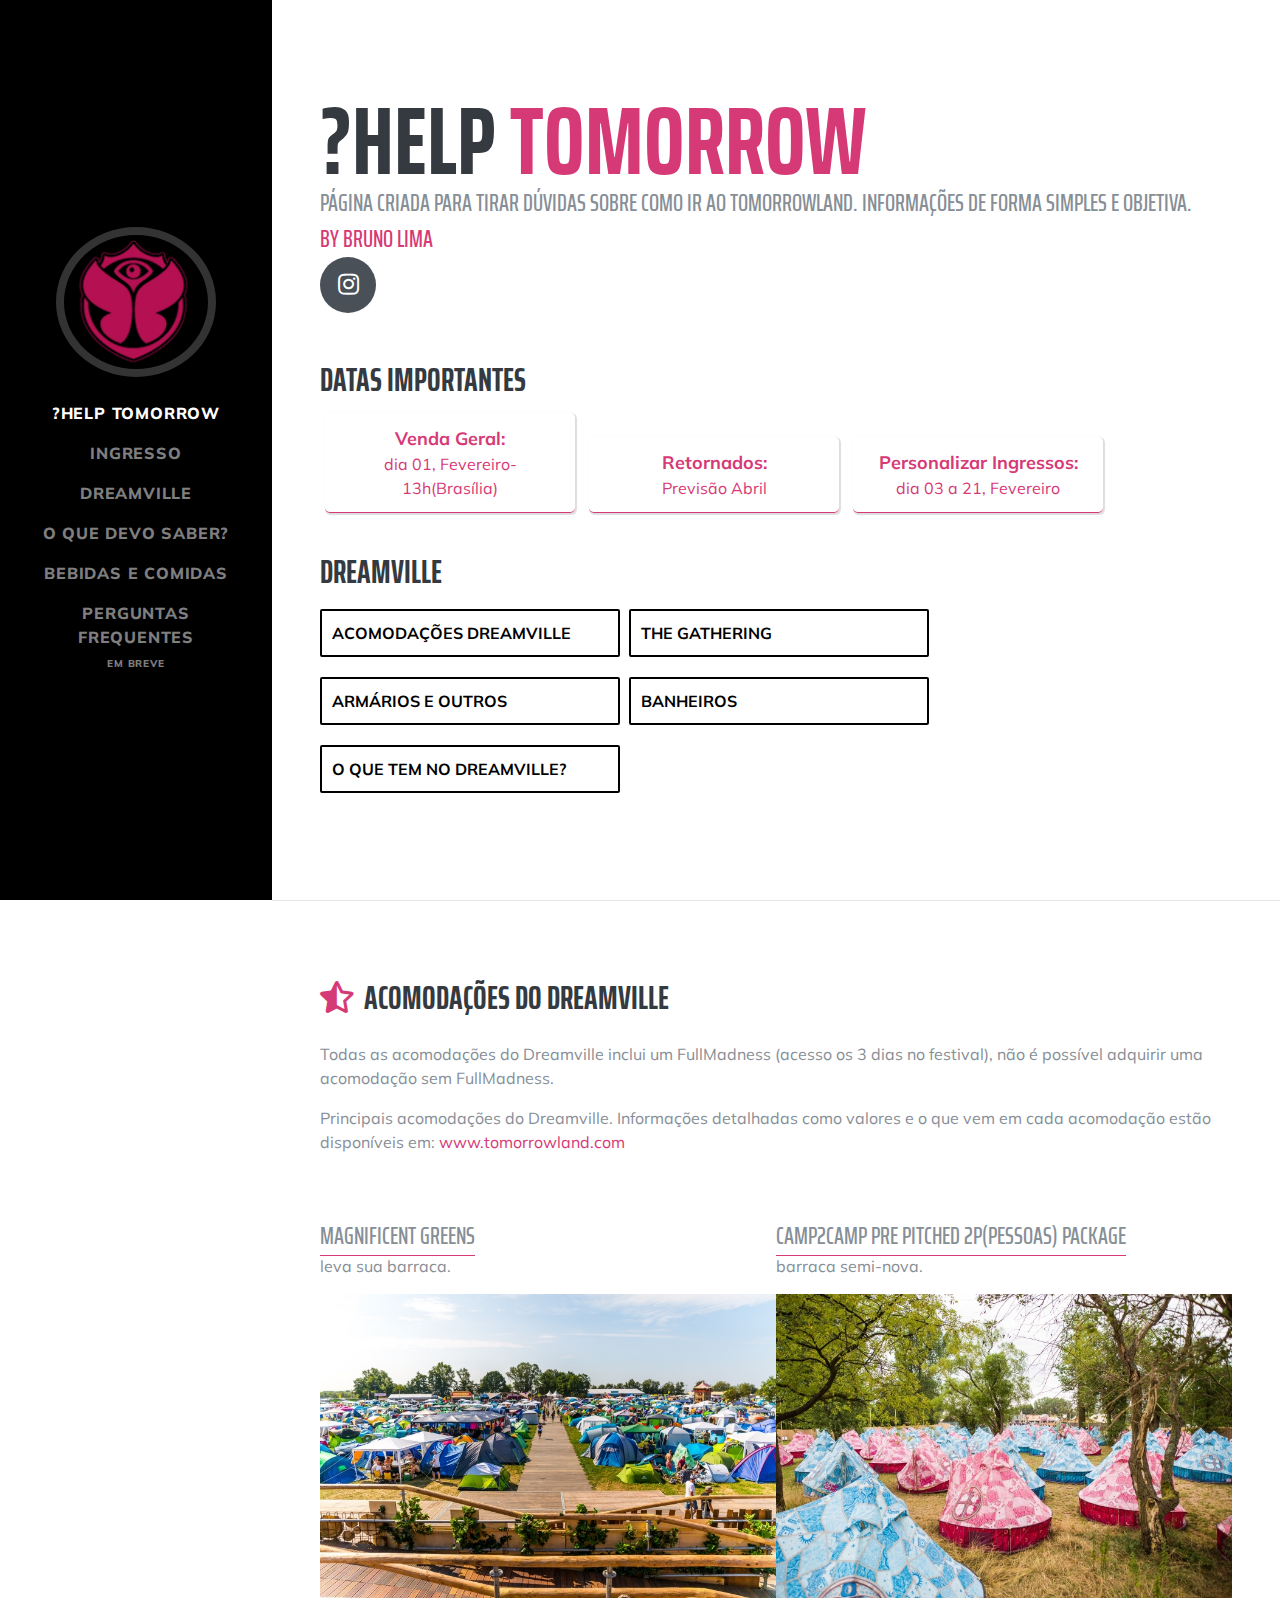
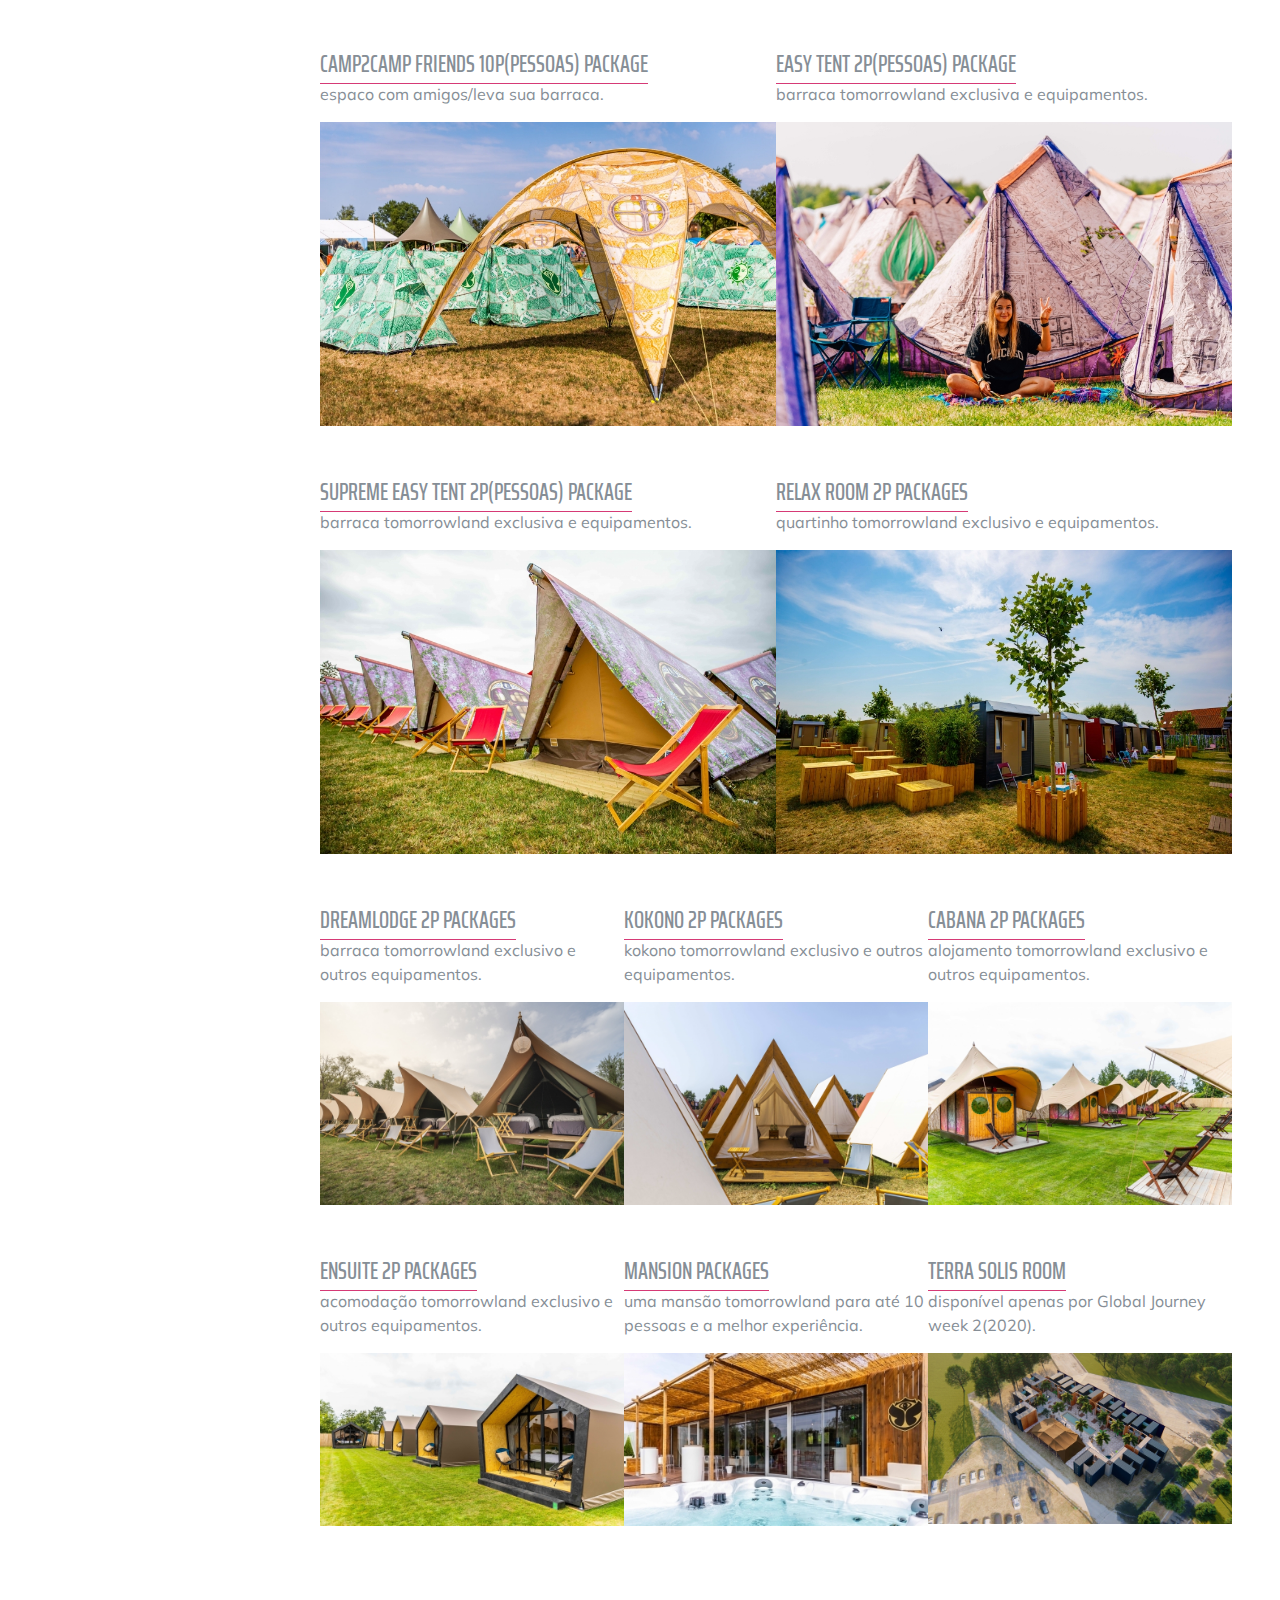
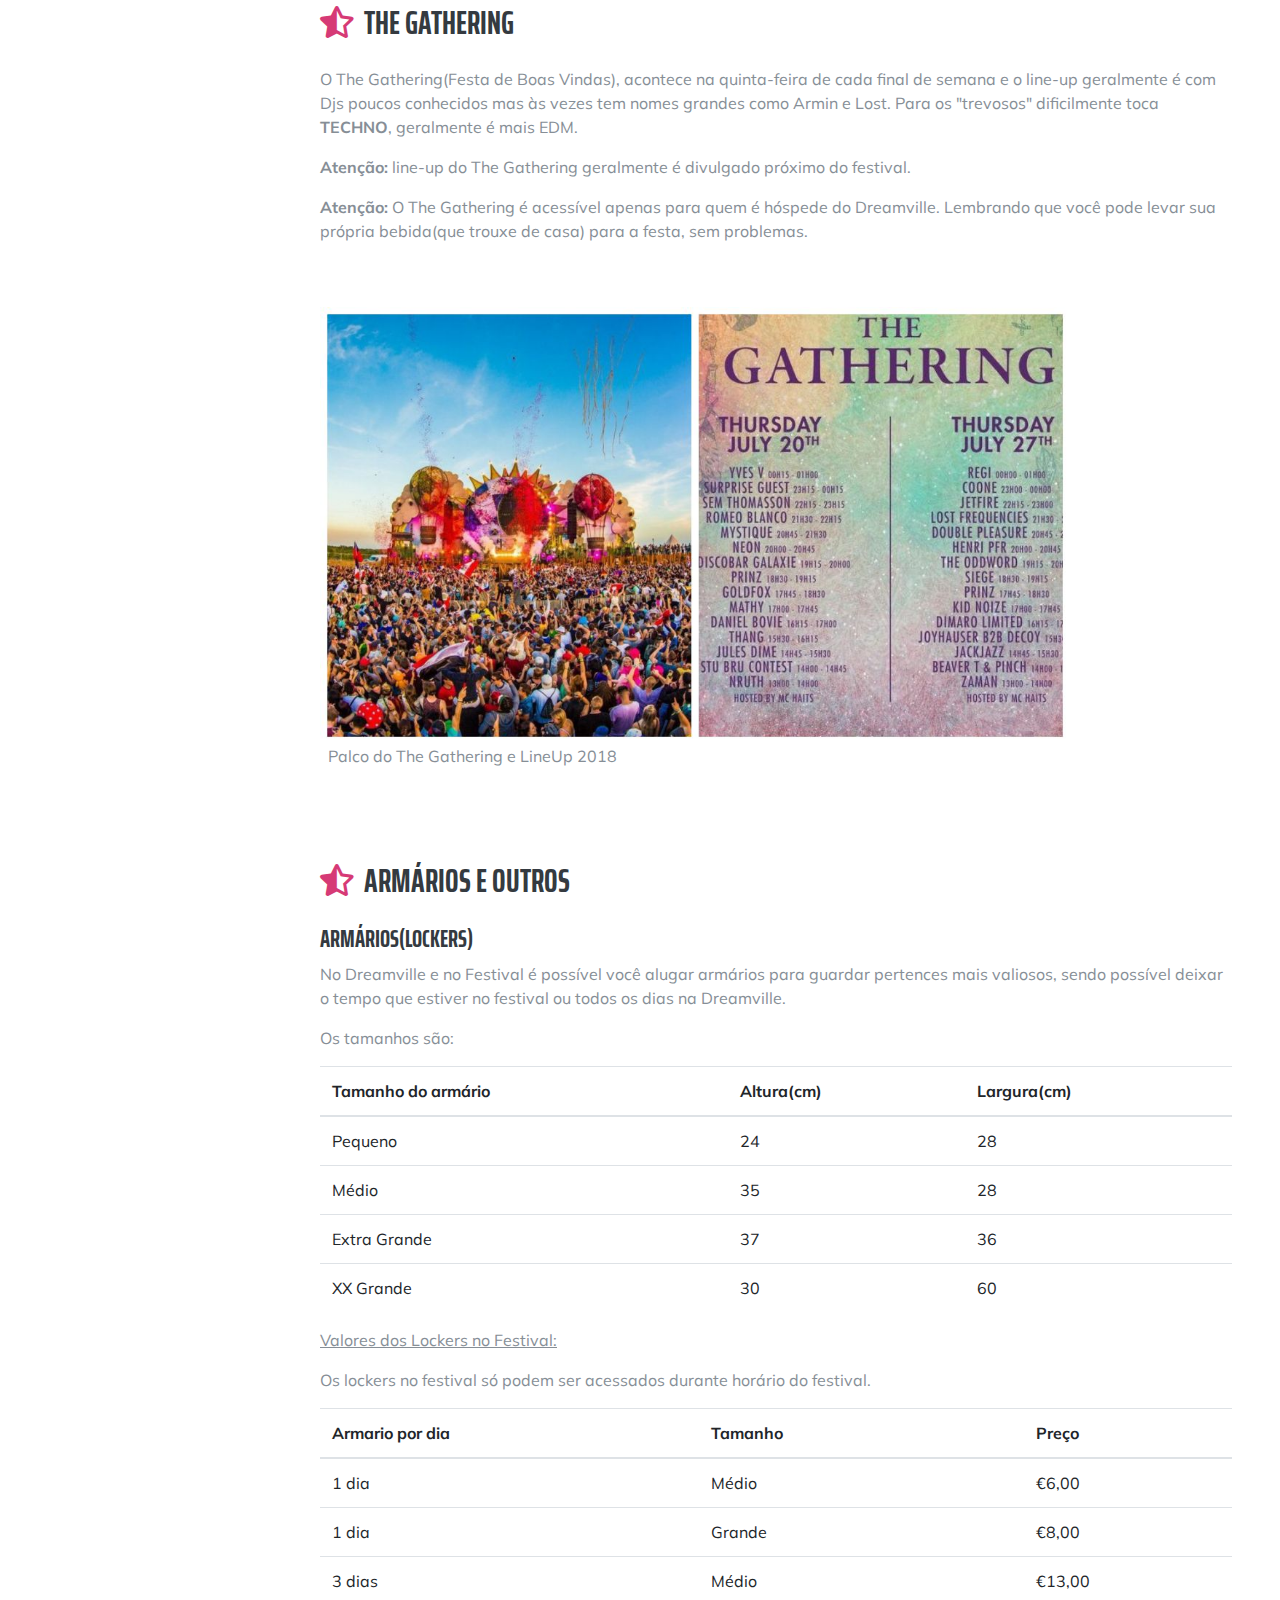
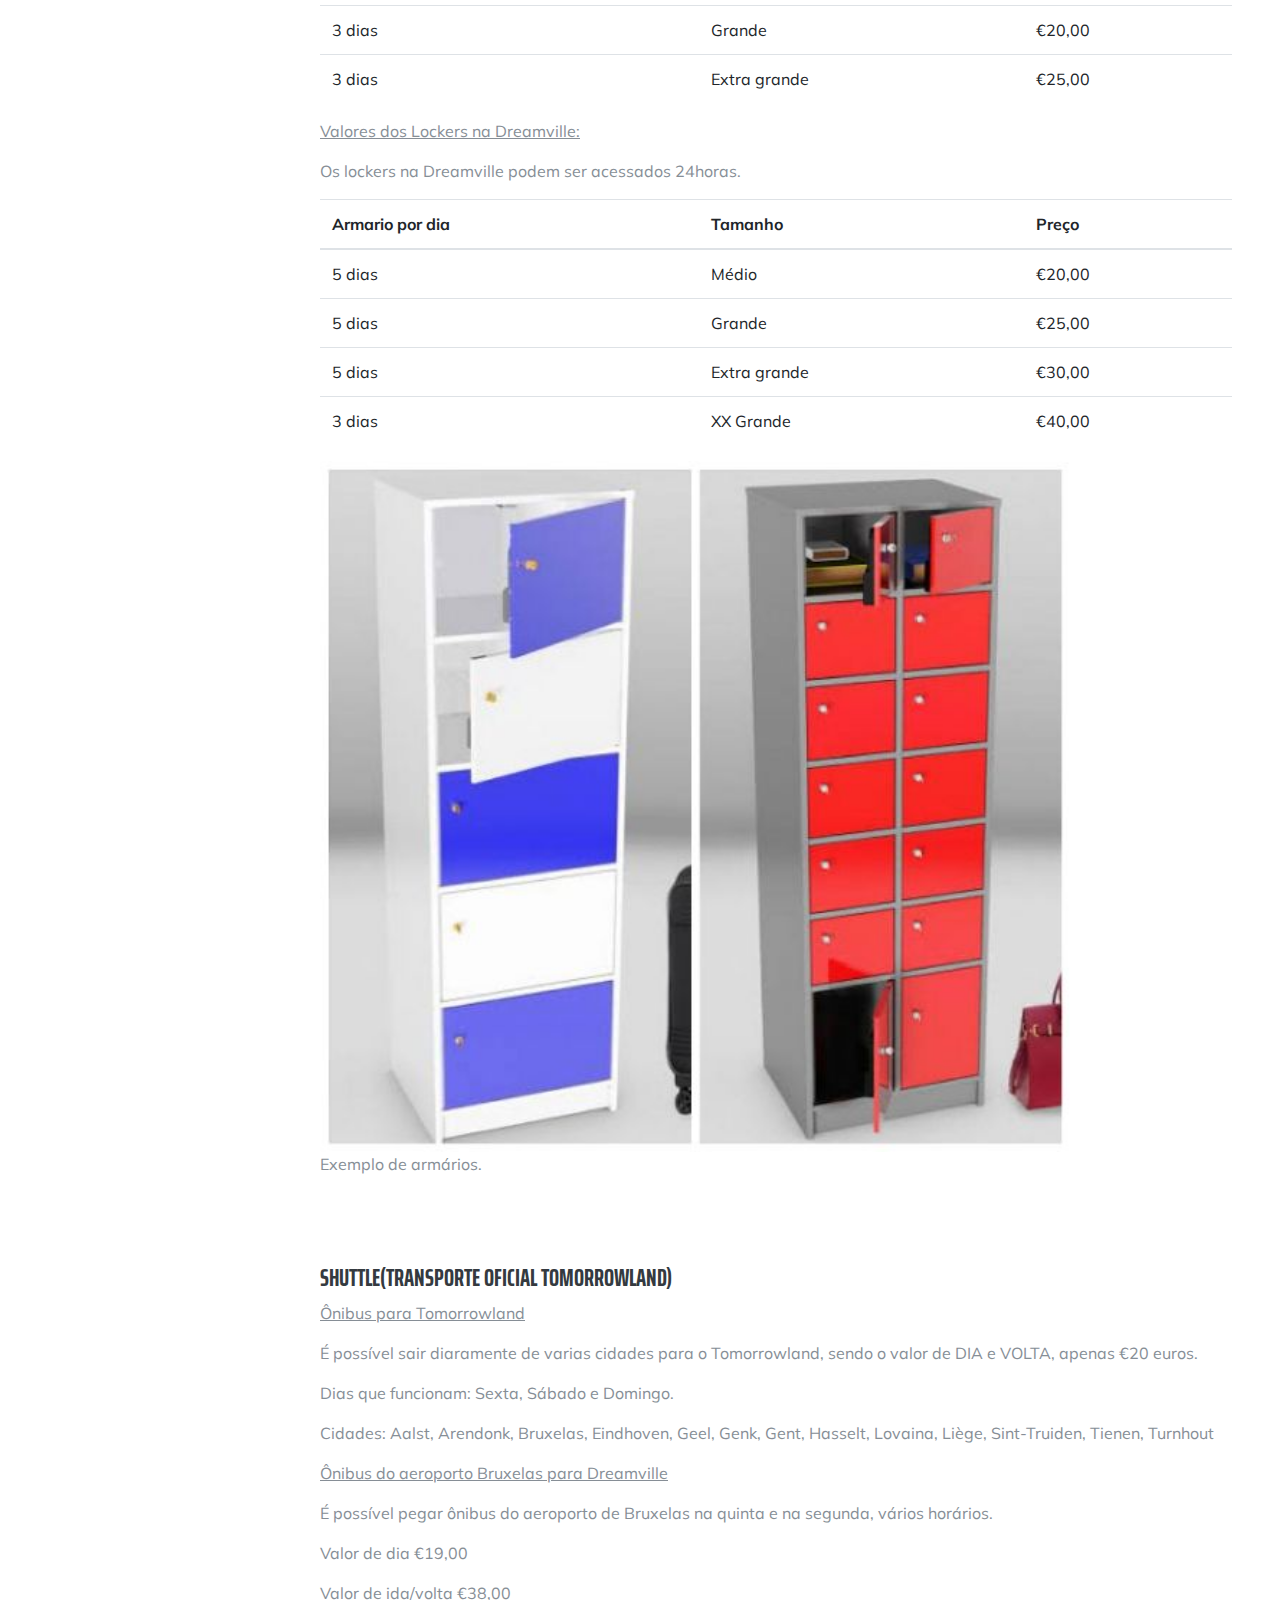
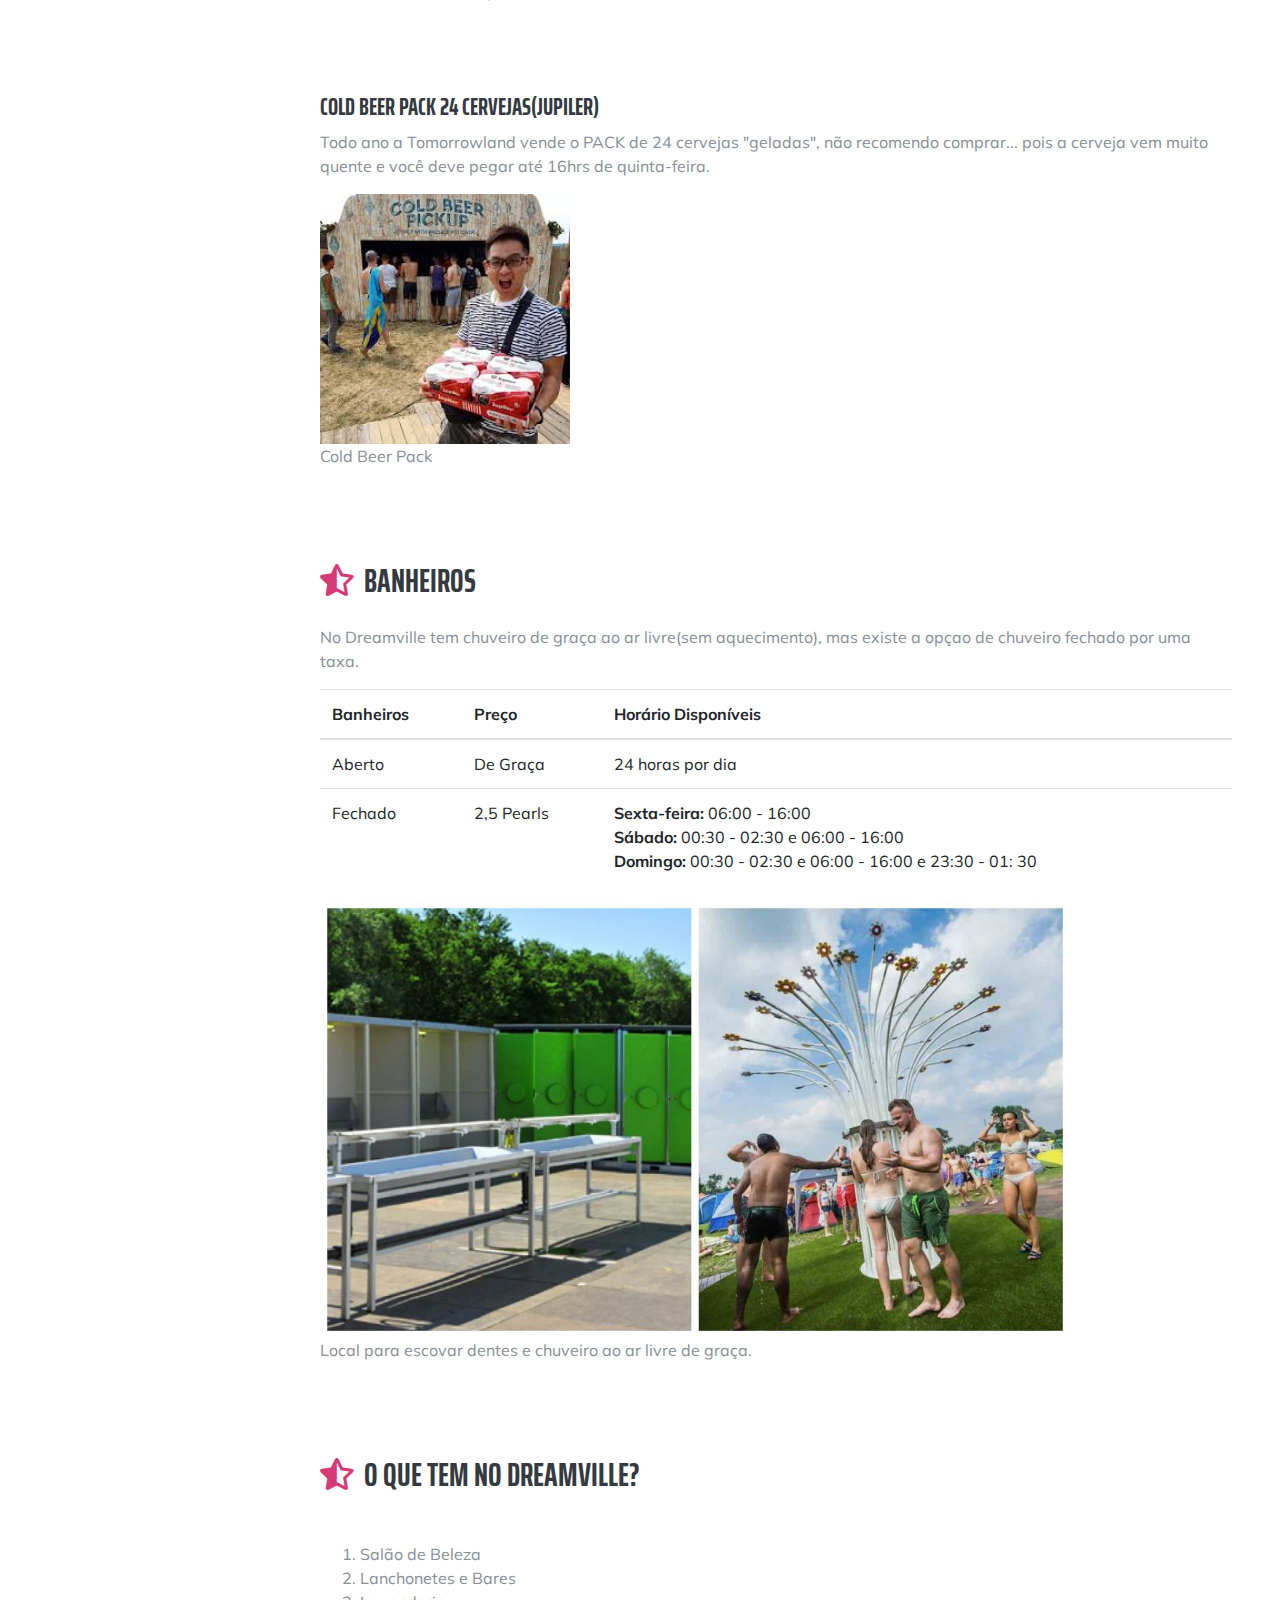
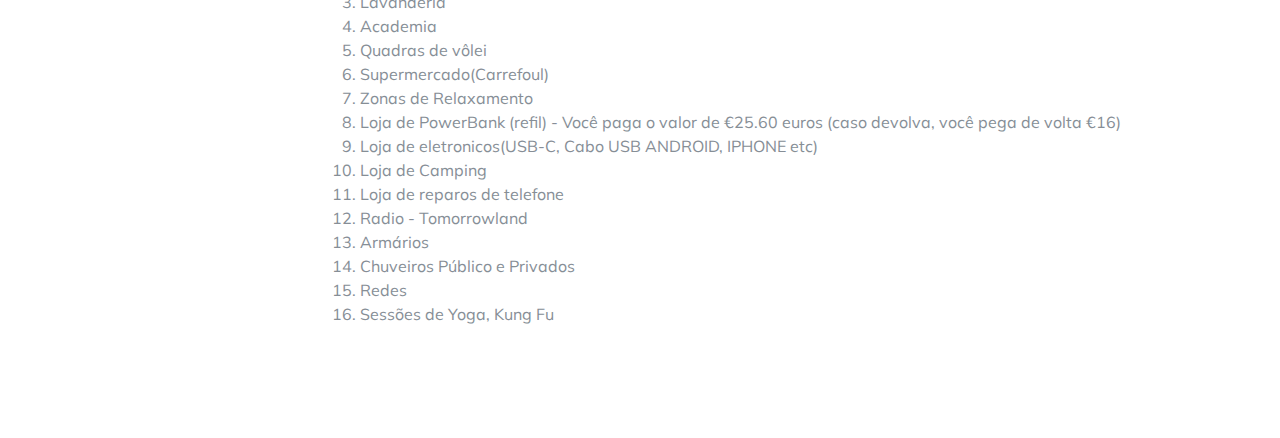
==== dreamville.html @ 56ba2e3d "atualizando muita coisa" ====
<!DOCTYPE html>
<html lang="en">

<head>

  <meta charset="utf-8">
  <meta name="viewport" content="width=device-width, initial-scale=1, shrink-to-fit=no">
  <meta name="description" content="Página criada para tirar dúvidas sobre como ir ao Tomorrowland. Todas as dicas tentarei passar de forma objetiva e simples.">
  <meta name="author" content="Bruno Amil">
  <meta property="og:title" content="?Help Tomorrow - dicas e tutoriais importantes sobre Tomorrowland" />
  <meta name="theme-color" content="#d63a76" />
  <link rel="shortcut icon" type="image/x-icon" href="img/favicon.jpg">
  <meta property="og:image" content="img/profile.jpg" />
  <meta name="keywords" content="tomorrowland, tomorrowland bélgica, fullmadness ingresso, banheiros tomorrowland, pearls moeda, dreamville tomorrowland, tomorrowland dreamville, acomodações dreamville"/>
  <meta name="robots" content="index, follow"> 

  <title>?Help Tomorrow</title>
  <link href="vendor/bootstrap/css/bootstrap.min.css" rel="stylesheet">
  <link href="https://fonts.googleapis.com/css?family=Saira+Extra+Condensed:500,700" rel="stylesheet">
  <link href="https://fonts.googleapis.com/css?family=Muli:400,400i,800,800i" rel="stylesheet">
  <link href="vendor/fontawesome-free/css/all.min.css" rel="stylesheet">
  <link href="css/resume.min.css" rel="stylesheet">
  <link href="css/style.css" rel="stylesheet">

  <!-- Global site tag (gtag.js) - Google Analytics -->
<script async src="https://www.googletagmanager.com/gtag/js?id=UA-156897498-1"></script>
<script>
  window.dataLayer = window.dataLayer || [];
  function gtag(){dataLayer.push(arguments);}
  gtag('js', new Date());

  gtag('config', 'UA-156897498-1');
</script>


</head>

<body id="page-top">

  <nav class="navbar navbar-expand-lg navbar-dark bg-primary fixed-top" id="sideNav">
    <a class="navbar-brand js-scroll-trigger" href="#page-top">
      <span class="d-block d-lg-none" style="text-align: center;"><img style="width: 40px;" src="img/profile.jpg"></span>
      <span class="d-none d-lg-block">
        <img class="img-fluid img-profile rounded-circle mx-auto mb-2" src="img/profile.jpg" alt="">
      </span>
    </a>
    <button class="navbar-toggler" type="button" data-toggle="collapse" data-target="#navbarSupportedContent" aria-controls="navbarSupportedContent" aria-expanded="false" aria-label="Toggle navigation">
      <span class="navbar-toggler-icon"></span>
    </button>
    <div class="collapse navbar-collapse" id="navbarSupportedContent">
      <ul class="navbar-nav">
        <li class="nav-item">
          <a class="nav-link js-scroll-trigger" href="#about"> ?HELP TOMORROW </a>
        </li>
        <li class="nav-item">
          <a class="nav-link js-scroll-trigger" href="index.html">INGRESSO</a>
        </li>
        <li class="nav-item">
          <a class="nav-link js-scroll-trigger" href="dreamville.html">DREAMVILLE</a>
        </li>
        <li class="nav-item">
          <a class="nav-link js-scroll-trigger" href="oquedevosaber.html">O QUE DEVO SABER?</a>
        </li>
        <li class="nav-item">
          <a class="nav-link js-scroll-trigger" href="precos.html">BEBIDAS E COMIDAS</a>
        </li>
        <li class="nav-item">
          <a class="nav-link js-scroll-trigger" href="#">PERGUNTAS FREQUENTES <br><span style="font-size: 10px;">em breve</span></a>
        </li>
      </ul>
    </div>
  </nav>

  <div class="container-fluid p-0">

    <section class="resume-section p-3 p-lg-5 d-flex align-items-center" id="about">
      <div class="w-100">
        <h1 class="mb-0">?Help
          <span class="text-primary">TOMORROW</span>
        </h1>
        <div class="subheading mb-5">Página criada para tirar dúvidas sobre como ir ao Tomorrowland. Informações de forma simples e objetiva. 
          <a href="https://www.instagram.com/brunoamill/"><br>by Bruno Lima</a>
          <div class="social-icons">
            <a href="https://www.instagram.com/brunoamill/">
              <i class="fab fa-instagram"></i>
            </a>
          </div>
        </div>
        <div class="datas-tomorrow">
          <h3>Datas Importantes</h3>
          <div class="data-item">
            <p  class="data-item-p">Venda Geral: </p>
            <span>dia 01, Fevereiro-13h(Brasília)</span>
          </div>
          <div class="data-item">
             <p  class="data-item-p">Retornados: </p>
             <span>Previsão Abril</span>
          </div>
          <div class="data-item">
            <p  class="data-item-p">Personalizar Ingressos: </p>
            <span>dia 03 a 21, Fevereiro</span>
          </div>
        </div>
        <!-- MENU DE INGRESSO -->
        <div class="btn-display-tomorrow" style="margin-top: 40px;">
          <h3>DREAMVILLE</h3>
              <a href="#acomodacoes" class="js-scroll-trigger btn-tomorrow">Acomodações Dreamville</a>
              <a href="#thegathering" class="js-scroll-trigger btn-tomorrow">The Gathering</a>
              <a href="#banheiros" class="js-scroll-trigger btn-tomorrow">Armários e outros</a>
              <a href="#banheiros" class="js-scroll-trigger btn-tomorrow">Banheiros</a>
              <a href="#oquetemnodreamville" class="js-scroll-trigger btn-tomorrow">O que tem no Dreamville?</a>
        </div>
    </section>
    
    <hr class="m-0">

    <section class="resume-section p-3 p-lg-5 d-flex justify-content-center" id="experience">
      <div class="w-100">
        
          <!-- TIPOS DE INGRESSO -->
         
          <div class="resume-item d-flex flex-column flex-md-row justify-content-between mb-5">
            <div class="resume-content">
              <h3 class="mb-5 espaco-compra-tomorrow" id="acomodacoes" style="margin-bottom: 25px !important;"><i class="fas fa-star-half-alt margin-icon"></i>ACOMODAÇÕES DO DREAMVILLE </h3>
              <p>Todas as acomodações do Dreamville inclui um FullMadness (acesso os 3 dias no festival), não é possível adquirir uma acomodação sem FullMadness.</p>
              <p> Principais acomodações do Dreamville. Informações detalhadas como valores e o que vem em cada acomodação estão disponíveis em: <a href="www.tomorrowland.com">www.tomorrowland.com</a></p>
            </p>
            </div>
        </div>
          <div class="resume-item d-flex flex-column flex-md-row justify-content-between mb-5">
            <div class="resume-content">
              <p><strong class="subheading border-bottom" style="margin-bottom: 0 !important;">MAGNIFICENT GREENS</strong> <br>leva sua barraca.</p>
              <img class="img-passo-dreamville " src="img/dreamville/magnificent-greens-1p.jpg" alt="magnificent greens">
            </div>
            <div class="resume-content  margin-mobile">
              <p><strong class="subheading border-bottom">CAMP2CAMP PRE PITCHED 2P(PESSOAS) PACKAGE</strong><br> barraca semi-nova.</p>
              <img class="img-passo-dreamville " src="img/dreamville/camp4camp.jpg" alt="camp2camp">
            </div>
           
        </div>
        <!-- PASSO A PASSO DE COMPRA -->
        <div class="resume-item d-flex flex-column flex-md-row justify-content-between mb-5">
          <div class="resume-content">
            <p><strong class="subheading border-bottom margin-mobile">CAMP2CAMP FRIENDS 10P(PESSOAS) PACKAGE</strong><br>espaco com amigos/leva sua barraca.</p>
            <img class="img-passo-dreamville " src="img/dreamville/friendshipgarden.jpg" alt="camp2camp">
          </div>
          <div class="resume-content  margin-mobile">
            <p><strong class="subheading border-bottom">EASY TENT 2P(PESSOAS) PACKAGE</strong><br>barraca tomorrowland exclusiva e equipamentos.</p>
            <img class="img-passo-dreamville " src="img/dreamville/easytent.jpg" alt="easytent">
          </div>
         
        </div>

        <div class="resume-item d-flex flex-column flex-md-row justify-content-between mb-5">
          <div class="resume-content">
            <p><strong class="subheading border-bottom">SUPREME EASY TENT 2P(PESSOAS) PACKAGE</strong><br>barraca tomorrowland exclusiva e equipamentos.</p>
            <img class="img-passo-dreamville " src="img/dreamville/supreme-.jpg" alt="supreme">
          </div>
          <div class="resume-content  margin-mobile">
            <p><strong class="subheading border-bottom">RELAX ROOM 2P PACKAGES</strong> <br>quartinho tomorrowland exclusivo e equipamentos.</p>
            <img class="img-passo-dreamville " src="img/dreamville/relax-rom.jpg" alt="relax-rom">
          </div>
        
        </div>

        <div class="resume-item d-flex flex-column flex-md-row justify-content-between mb-5">
          <div class="resume-content">
            <p><strong class="subheading border-bottom">DREAMLODGE 2P PACKAGES</strong><br>barraca tomorrowland exclusivo e outros equipamentos.</p>
            <img class="img-passo-dreamville " src="img/dreamville/dreamlodge.jpg" alt="dreamlodge">
          </div>
          <div class="resume-content  margin-mobile">
            <p><strong class="subheading border-bottom">KOKONO 2P PACKAGES</strong> <br>kokono tomorrowland exclusivo e outros equipamentos.</p>
            <img class="img-passo-dreamville " src="img/dreamville/kokono.jpg" alt="kokono">
          </div>
          <div class="resume-content  margin-mobile">
            <p><strong class="subheading border-bottom">CABANA 2P PACKAGES</strong><br>alojamento tomorrowland exclusivo e outros equipamentos.</p>
            <img class="img-passo-dreamville " src="img/dreamville/cabana.jpg" alt="cabana">
          </div>
        </div>

        <div class="resume-item d-flex flex-column flex-md-row justify-content-between mb-5">
          <div class="resume-content">
            <p><strong class="subheading border-bottom">ENSUITE 2P PACKAGES</strong><br>acomodação tomorrowland exclusivo e outros equipamentos.</p>
            <img class="img-passo-dreamville " src="img/dreamville/easuite.jpg" alt="easuite">
          </div>
          <div class="resume-content  margin-mobile">
            <p><strong class="subheading border-bottom">MANSION PACKAGES</strong> <br>uma mansão tomorrowland para até 10 pessoas e a melhor experiência.</p>
            <img class="img-passo-dreamville " src="img/dreamville/mansao.jpg" alt="kokono">
          </div>
          <div class="resume-content  margin-mobile">
            <p><strong class="subheading border-bottom">TERRA SOLIS ROOM</strong><br>disponível apenas por Global Journey week 2(2020).</p>
            <img class="img-passo-dreamville " src="img/dreamville/terrasolis.jpg" alt="cabana">
          </div>
        </div>

        <!-- THE GATHERING -->
        <div class="resume-item d-flex flex-column flex-md-row justify-content-between mb-5">
          <div class="resume-content">
            <h3 class="mb-5 espaco-compra-tomorrow" id="thegathering" style="margin-bottom: 25px !important;"><i class="fas fa-star-half-alt margin-icon"></i>THE GATHERING</h3>
            <p>O The Gathering(Festa de Boas Vindas), acontece na quinta-feira de cada final de semana e o line-up geralmente é com Djs poucos conhecidos mas às vezes tem  nomes grandes como Armin e Lost. Para os "trevosos" dificilmente toca <strong>TECHNO</strong>, geralmente é mais EDM.</p>
            <p><strong>Atenção:</strong> line-up do The Gathering geralmente é divulgado próximo do festival.</p>  
            <p><strong>Atenção:</strong> O The Gathering é acessível apenas para quem é hóspede do Dreamville. Lembrando que você pode levar sua própria bebida(que trouxe de casa)  para a festa, sem problemas.</p>
            </div>
        </div>
        <div class="resume-item d-flex flex-column flex-md-row justify-content-between mb-5">
              <div class="resume-content">
                <img class="img-thegathering" src="img/thegathering.JPG" alt="thegathering">
                <p>&nbsp;&nbsp;Palco do The Gathering e LineUp 2018</p>
            </div>
              
        </div>

        <!-- RESTAURANTE -->
        <div class="resume-item d-flex flex-column flex-md-row justify-content-between mb-5">
          <div class="resume-content">
            <h3 class="mb-5 espaco-compra-tomorrow" id="outros" style="margin-bottom: 25px !important;"><i class="fas fa-star-half-alt margin-icon"></i>Armários e outros</h3>
            <h4>Armários(Lockers)</h4>
            <p>No Dreamville e no Festival é possível você alugar armários para guardar pertences mais valiosos, sendo possível deixar o tempo que estiver no festival ou todos os dias na Dreamville.</p>
            <p>Os tamanhos são:</p>
            <table class="table">
              <thead>
                <tr>
                  <th scope="col">Tamanho do armário</th>
                  <th scope="col">Altura(cm)</th>
                  <th scope="col">Largura(cm)</th>
                </tr>
              </thead>
              <tbody>
                <tr>
                  <td>Pequeno</td>
                  <td>24</td>
                  <td>28</td>
                </tr>
                <tr>
                  <td>Médio</td>
                  <td>35</td>
                  <td>28</td>
                </tr>
                <tr>
                  <td>Extra Grande</td>
                  <td>37</td>
                  <td>36</td>
                </tr>
                <tr>
                  <td>XX Grande</td>
                  <td>30</td>
                  <td>60</td>
                </tr>
              </tbody>
            </table>
            <p><u>Valores dos Lockers no Festival:</u></p>
            <p>Os lockers no festival só podem ser acessados durante horário do festival.</p>

            <table class="table">
              <thead>
                <tr>
                  <th scope="col">Armario por dia</th>
                  <th scope="col">Tamanho</th>
                  <th scope="col">Preço</th>
                </tr>
              </thead>
              <tbody>
                <tr>
                  <td>1 dia</td>
                  <td>Médio</td>
                  <td>€6,00</td>
                </tr>
                <tr>
                  <td>1 dia</td>
                  <td>Grande</td>
                  <td>€8,00</td>
                </tr>
                <tr>
                  <td>3 dias</td>
                  <td>Médio</td>
                  <td>€13,00</td>
                </tr>
                <tr>
                  <td>3 dias</td>
                  <td>Grande</td>
                  <td>€20,00</td>
                </tr>
                <tr>
                  <td>3 dias</td>
                  <td>Extra grande</td>
                  <td>€25,00</td>
                </tr>
              </tbody>
            </table>
            <p><u>Valores dos Lockers na Dreamville:</u></p>
            <p>Os lockers na Dreamville podem ser acessados 24horas.</p>
            <table class="table">
              <thead>
                <tr>
                  <th scope="col">Armario por dia</th>
                  <th scope="col">Tamanho</th>
                  <th scope="col">Preço</th>
                </tr>
              </thead>
              <tbody>
                <tr>
                  <td>5 dias</td>
                  <td>Médio</td>
                  <td>€20,00</td>
                </tr>
                <tr>
                  <td>5 dias</td>
                  <td>Grande</td>
                  <td>€25,00</td>
                </tr>
                <tr>
                  <td>5 dias</td>
                  <td>Extra grande</td>
                  <td>€30,00</td>
                </tr>
                <tr>
                  <td>3 dias</td>
                  <td>XX Grande</td>
                  <td>€40,00</td>
                </tr>
              </tbody>
            </table>
            <img class="img-thegathering" src="img/dreamville/armario.jpg" alt="armarios no tomorrowland">
              <p>Exemplo de armários.</p>
            <br><br><br>
            <h4>Shuttle(Transporte Oficial Tomorrowland)</h4>
            <p><u>Ônibus para Tomorrowland</u></p>  
            <p>É possível sair diaramente de varias cidades para o Tomorrowland, sendo o valor de DIA e VOLTA, apenas €20 euros.</p>
            <p>Dias que funcionam: Sexta, Sábado e Domingo.</p>
            <p>Cidades: Aalst, Arendonk, Bruxelas, Eindhoven, Geel, Genk, Gent, Hasselt, Lovaina, Liège, Sint-Truiden, Tienen, Turnhout</p>
            <p><u>Ônibus do aeroporto Bruxelas para Dreamville</u></p>  
            <p>É possível pegar ônibus do aeroporto de Bruxelas na quinta e na segunda, vários horários.</p>
            <p>Valor de dia €19,00</p>
            <p>Valor de ida/volta €38,00</p>
            
            <br><br><br>
            <h4>COLD BEER PACK 24 CERVEJAS(JUPILER)</h4>
            <p>Todo ano a Tomorrowland vende o PACK de 24 cervejas "geladas", não recomendo comprar... pois a cerveja vem muito quente e você deve pegar até 16hrs de quinta-feira.</p>
            <img style="width: 250px;" src="img/dreamville/coldbeer.jpg" alt="ColdBeer Tomorrowland">
            <p>Cold Beer Pack </p>

          </div>
        </div>

           <!-- BANHEIROS -->
           <div class="resume-item d-flex flex-column flex-md-row justify-content-between mb-5">
            <div class="resume-content">
              <h3 class="mb-5 espaco-compra-tomorrow" id="banheiros" style="margin-bottom: 25px !important;"><i class="fas fa-star-half-alt margin-icon"></i>BANHEIROS</h3>
              <p>No Dreamville tem chuveiro de graça ao ar livre(sem aquecimento), mas existe a opçao de chuveiro fechado por uma taxa.</p>
              <table class="table">
                <thead>
                  <tr>
                    <th scope="col">Banheiros</th>
                    <th scope="col">Preço</th>
                    <th scope="col">Horário Disponíveis</th>
                  </tr>
                </thead>
                <tbody>
                  <tr>
                    <td>Aberto</td>
                    <td>De Graça</td>
                    <td>24 horas por dia</td>
                  </tr>
                  <tr>
                    <td>Fechado</td>
                    <td>2,5 Pearls</td>
                    <td><strong>Sexta-feira:</strong> 06:00 - 16:00 <br><strong>Sábado:</strong> 00:30 - 02:30 e 06:00 - 16:00 <br><strong>Domingo:</strong> 00:30 - 02:30 e 06:00 - 16:00 e 23:30 - 01: 30</td>
                  </tr>
                </tbody>
              </table>
              <img class="img-thegathering" src="img/banheirotml.JPG" alt="banheiros no tomorrowland">
              <p>Local para escovar dentes e chuveiro ao ar livre de graça.</p>
            </div>
          </div>

          <!-- O QUE TEM NO DREAMVILLE? -->
          <div class="resume-item d-flex flex-column flex-md-row justify-content-between mb-5"  id="oquetemnodreamville">
            <div class="resume-content">
              <h3 class="mb-5 espaco-compra-tomorrow"><i class="fas fa-star-half-alt margin-icon"></i>O QUE TEM NO DREAMVILLE?</h3>
             <ol>
               <li>Salão de Beleza</li>
               <li>Lanchonetes e Bares</li>
               <li>Lavanderia</li>
               <li>Academia</li>
               <li>Quadras de vôlei</li>
               <li>Supermercado(Carrefoul)</li>
               <li>Zonas de Relaxamento</li>
               <li>Loja de PowerBank (refil) - Você paga o valor de €25.60 euros (caso devolva, você pega de volta €16)</li>
               <li>Loja de eletronicos(USB-C, Cabo USB ANDROID, IPHONE etc)</li>
               <li>Loja de Camping</li>
               <li>Loja de reparos de telefone</li>
               <li>Radio - Tomorrowland</li>
               <li>Armários</li>
               <li>Chuveiros Público e Privados</li>
               <li>Redes</li>
               <li> Sessões de Yoga, Kung Fu</li>
             </ol>

            </div>
          </div>
    </section>
    
  </div>

  <!-- Bootstrap core JavaScript -->
  <script src="vendor/jquery/jquery.min.js"></script>
  <script src="vendor/bootstrap/js/bootstrap.bundle.min.js"></script>

  <!-- Plugin JavaScript -->
  <script src="vendor/jquery-easing/jquery.easing.min.js"></script>

  <!-- Custom scripts for this template -->
  <script src="js/resume.min.js"></script>

</body>

</html>
---- css/resume.min.css ----
/*!
 * Start Bootstrap - Resume v5.0.8 (https://startbootstrap.com/template-overviews/resume)
 * Copyright 2013-2019 Start Bootstrap
 * Licensed under MIT (https://github.com/BlackrockDigital/startbootstrap-resume/blob/master/LICENSE)
 */body{font-family:Muli,-apple-system,BlinkMacSystemFont,'Segoe UI',Roboto,'Helvetica Neue',Arial,sans-serif,'Apple Color Emoji','Segoe UI Emoji','Segoe UI Symbol','Noto Color Emoji';padding-top:54px;color:#868e96}@media (min-width:992px){body{padding-top:0;padding-left:17rem}}h1,h2,h3,h4,h5,h6{font-family:'Saira Extra Condensed',-apple-system,BlinkMacSystemFont,'Segoe UI',Roboto,'Helvetica Neue',Arial,sans-serif,'Apple Color Emoji','Segoe UI Emoji','Segoe UI Symbol','Noto Color Emoji';font-weight:700;text-transform:uppercase;color:#343a40}h1{font-size:6rem;line-height:5.5rem}h2{font-size:3.5rem}h3{font-size:2rem}p.lead{font-size:1.15rem;font-weight:400}.subheading{text-transform:uppercase;font-weight:500;font-family:'Saira Extra Condensed',-apple-system,BlinkMacSystemFont,'Segoe UI',Roboto,'Helvetica Neue',Arial,sans-serif,'Apple Color Emoji','Segoe UI Emoji','Segoe UI Symbol','Noto Color Emoji';font-size:1.5rem}.social-icons a{display:inline-block;height:3.5rem;width:3.5rem;background-color:#495057;color:#fff!important;border-radius:100%;text-align:center;font-size:1.5rem;line-height:3.5rem;margin-right:1rem}.social-icons a:last-child{margin-right:0}.social-icons a:hover{background-color:#d63a76}.dev-icons{font-size:3rem}.dev-icons .list-inline-item i:hover{color:#d63a76}#sideNav .navbar-nav .nav-item .nav-link{font-weight:800;letter-spacing:.05rem;text-transform:uppercase}#sideNav .navbar-toggler:focus{outline-color:#d48a6e}@media (min-width:992px){#sideNav{text-align:center;position:fixed;top:0;left:0;display:flex;flex-direction:column;width:17rem;height:100vh}#sideNav .navbar-brand{display:flex;margin:auto auto 0;padding:.5rem}#sideNav .navbar-brand .img-profile{max-width:10rem;max-height:10rem;border:.5rem solid rgba(255,255,255,.2)}#sideNav .navbar-collapse{display:flex;align-items:flex-start;flex-grow:0;width:100%;margin-bottom:auto}#sideNav .navbar-collapse .navbar-nav{flex-direction:column;width:100%}#sideNav .navbar-collapse .navbar-nav .nav-item{display:block}#sideNav .navbar-collapse .navbar-nav .nav-item .nav-link{display:block}}section.resume-section{padding-top:5rem!important;padding-bottom:5rem!important;max-width:75rem}section.resume-section .resume-item .resume-date{min-width:none}@media (min-width:768px){section.resume-section{min-height:100vh}section.resume-section .resume-item .resume-date{min-width:18rem}}@media (min-width:992px){section.resume-section{padding-top:3rem!important;padding-bottom:3rem!important}}.bg-primary{background-color:#000!important}.text-primary{color:#d63a76!important;}a{color:#d63a76}a:active,a:focus,a:hover{color:#d63a76}
---- css/style.css ----
.img-passo-tomorrow {
    width: 100%;
    max-width: 450px;
}
.img-passo-ingresso {
    width: 100%;
    max-width: 650px;
}

.espaco-compra-tomorrow {
    margin-top: 30px;
}
.data-item {
    display: inline-block;
    background-color: transparent;
    border-radius: 5px;
    width: 100%;
    max-width: 250px;
    border-bottom: 1px solid #d63a76;
    box-shadow: 1px 1px 1px 1px #ddd;
    color: #d63a76;
    padding: 12px;
    margin: 5px 5px 0 5px;
    text-align: center;
}
.text-small-tomorrow {
    font-size: 10px;
}
.link-branco {
    color: #fff;
}
.link-branco:hover {
    color: blue;
    text-decoration: none;
}

.margin-icon {
    color: #d63a76;
    padding-right: 10px;
}
.btn-display-tomorrow a {
    display: inline-block;
    background-color: #fff;
    border-radius: 2px;
    width: 300px;
    color: #000 ;
    border: 2px solid #000;
    padding: 10px;
    margin: 10px 5px 10px 0;
    font-weight: bold;
}
.data-item-p {
    margin-bottom: 0 !important;
    font-weight: bold;
    font-size: 18px
}
.btn-tomorrow {
    text-transform: uppercase;
}

.img-thegathering {
    width: 100%;
    max-width: 750px;
}

@media (max-width:650px) {
    .img-passo-tomorrow {
        width: 100%;
    }
    .btn-display-tomorrow a {
        width: 100%;
        margin: 10px 0 5px 0;
    }
    .data-item {
        width: 100%;
    }
    .datas-tomorrow {
        text-align: center;
    }
    .margin-mobile {
        margin-top: 30px;
    }
    .img-thegathering{
        width: 100%;
    }
  }

  /* PREÇOS DE INGRESSO */
  .preco-ingresso {
      color: #c13838;
  }

  .padding-tomorrow {
      padding: 0px 15px 0 15px;
  }

  .img-passo-dreamville {
    width: 100%;
  }

  .border-bottom {
      border-bottom: 1px solid #d63a76 !important;
  }
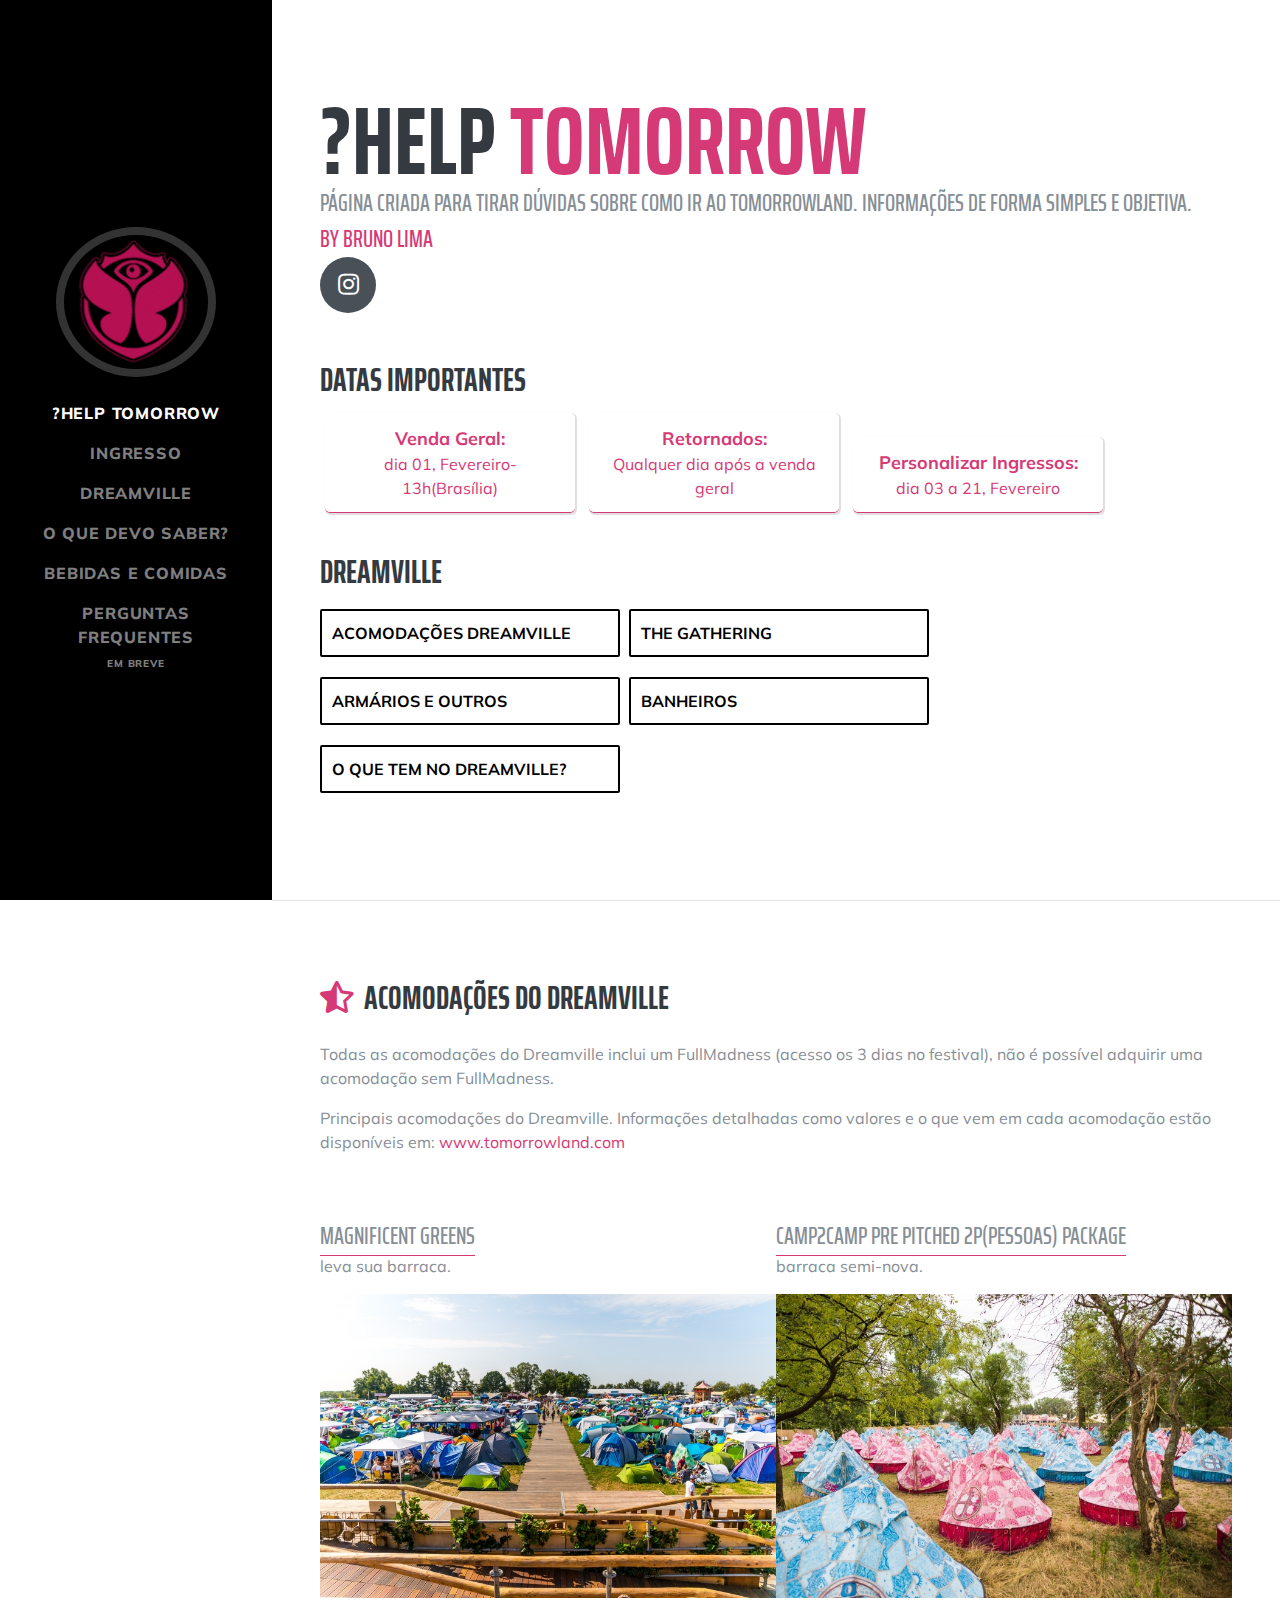
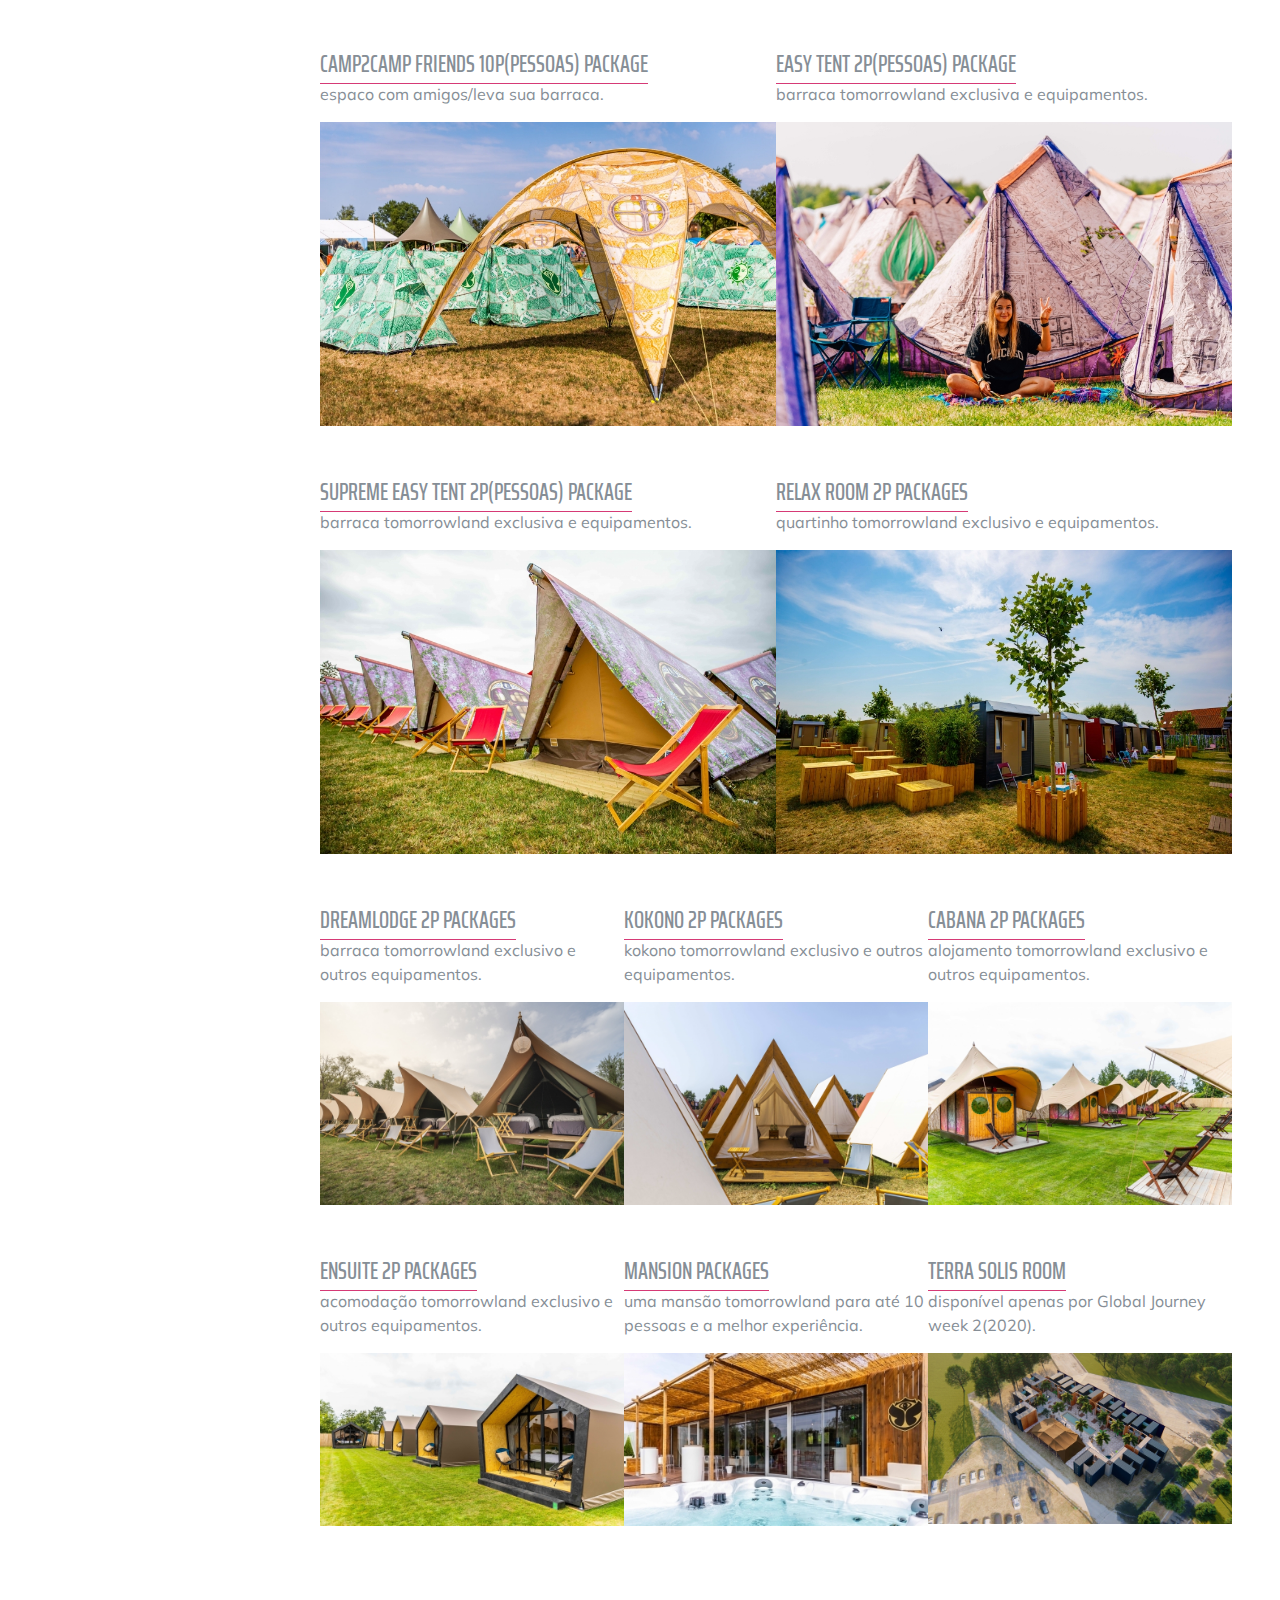
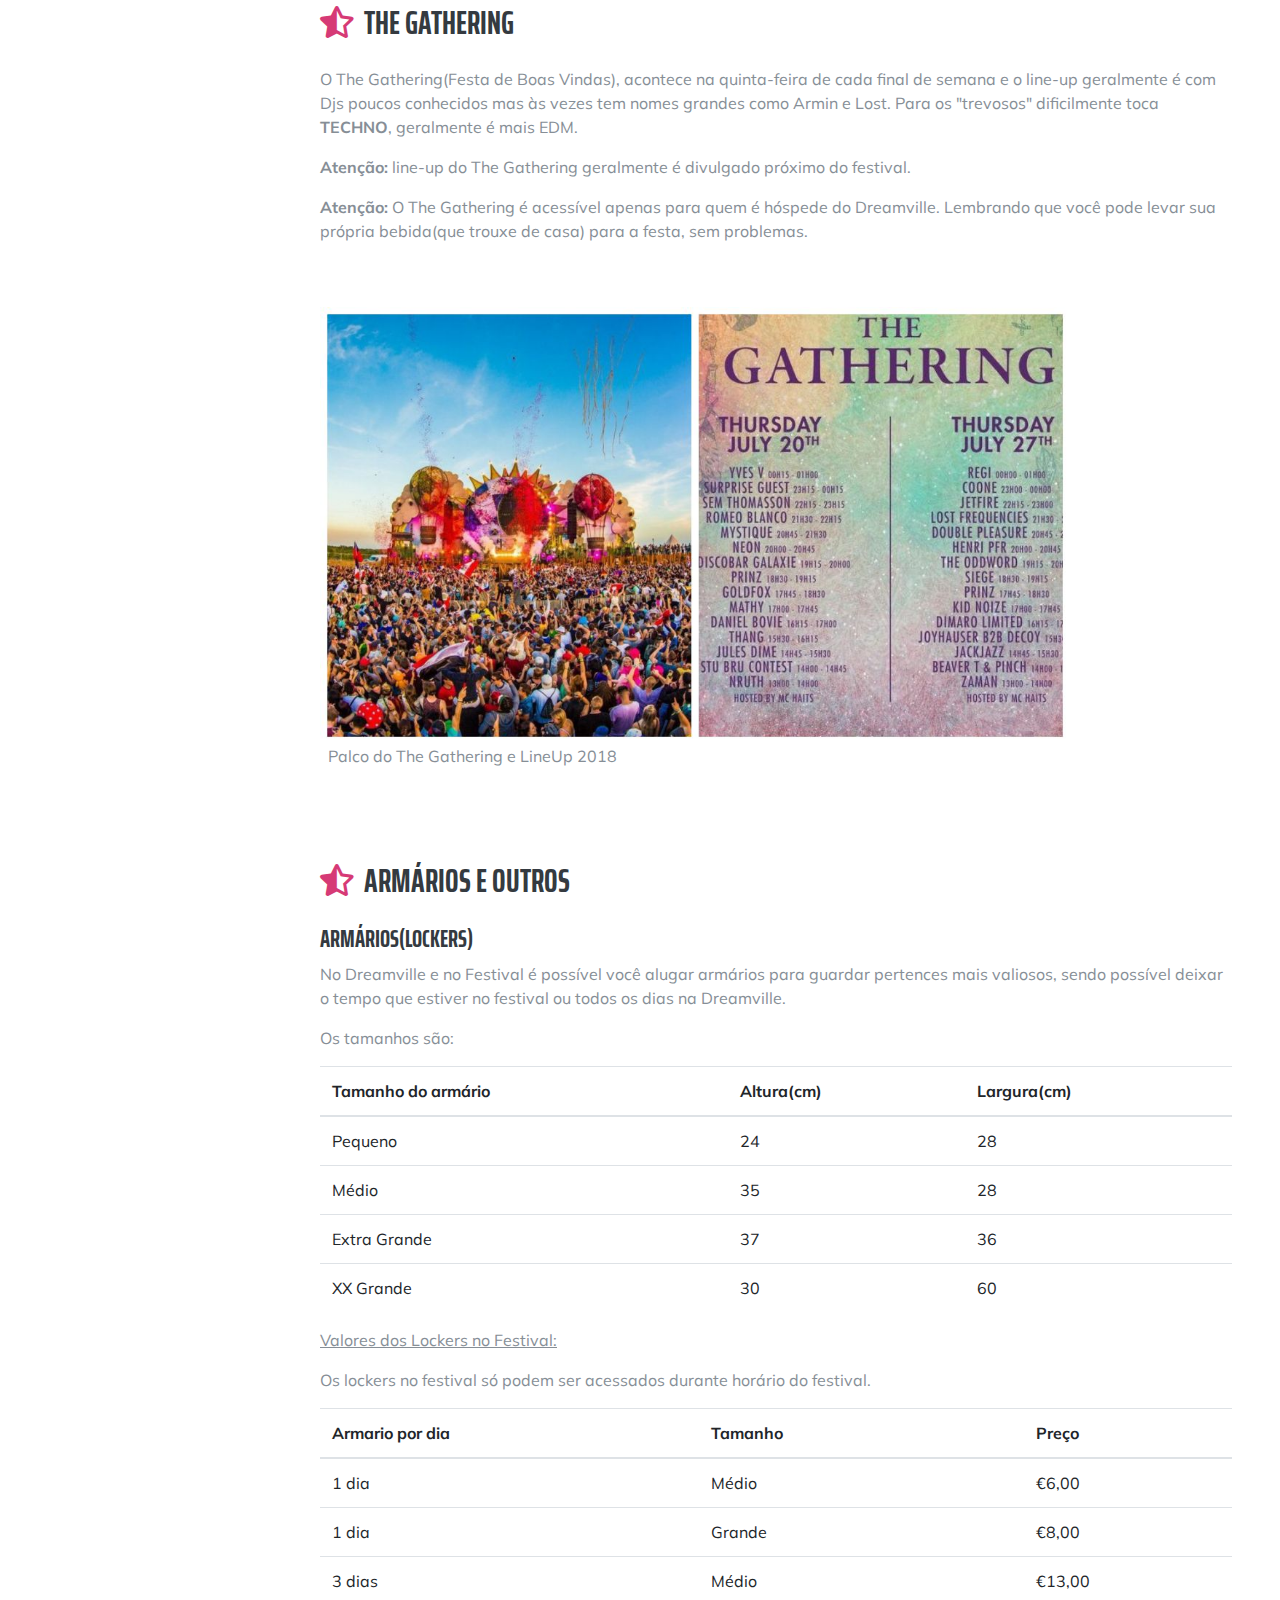
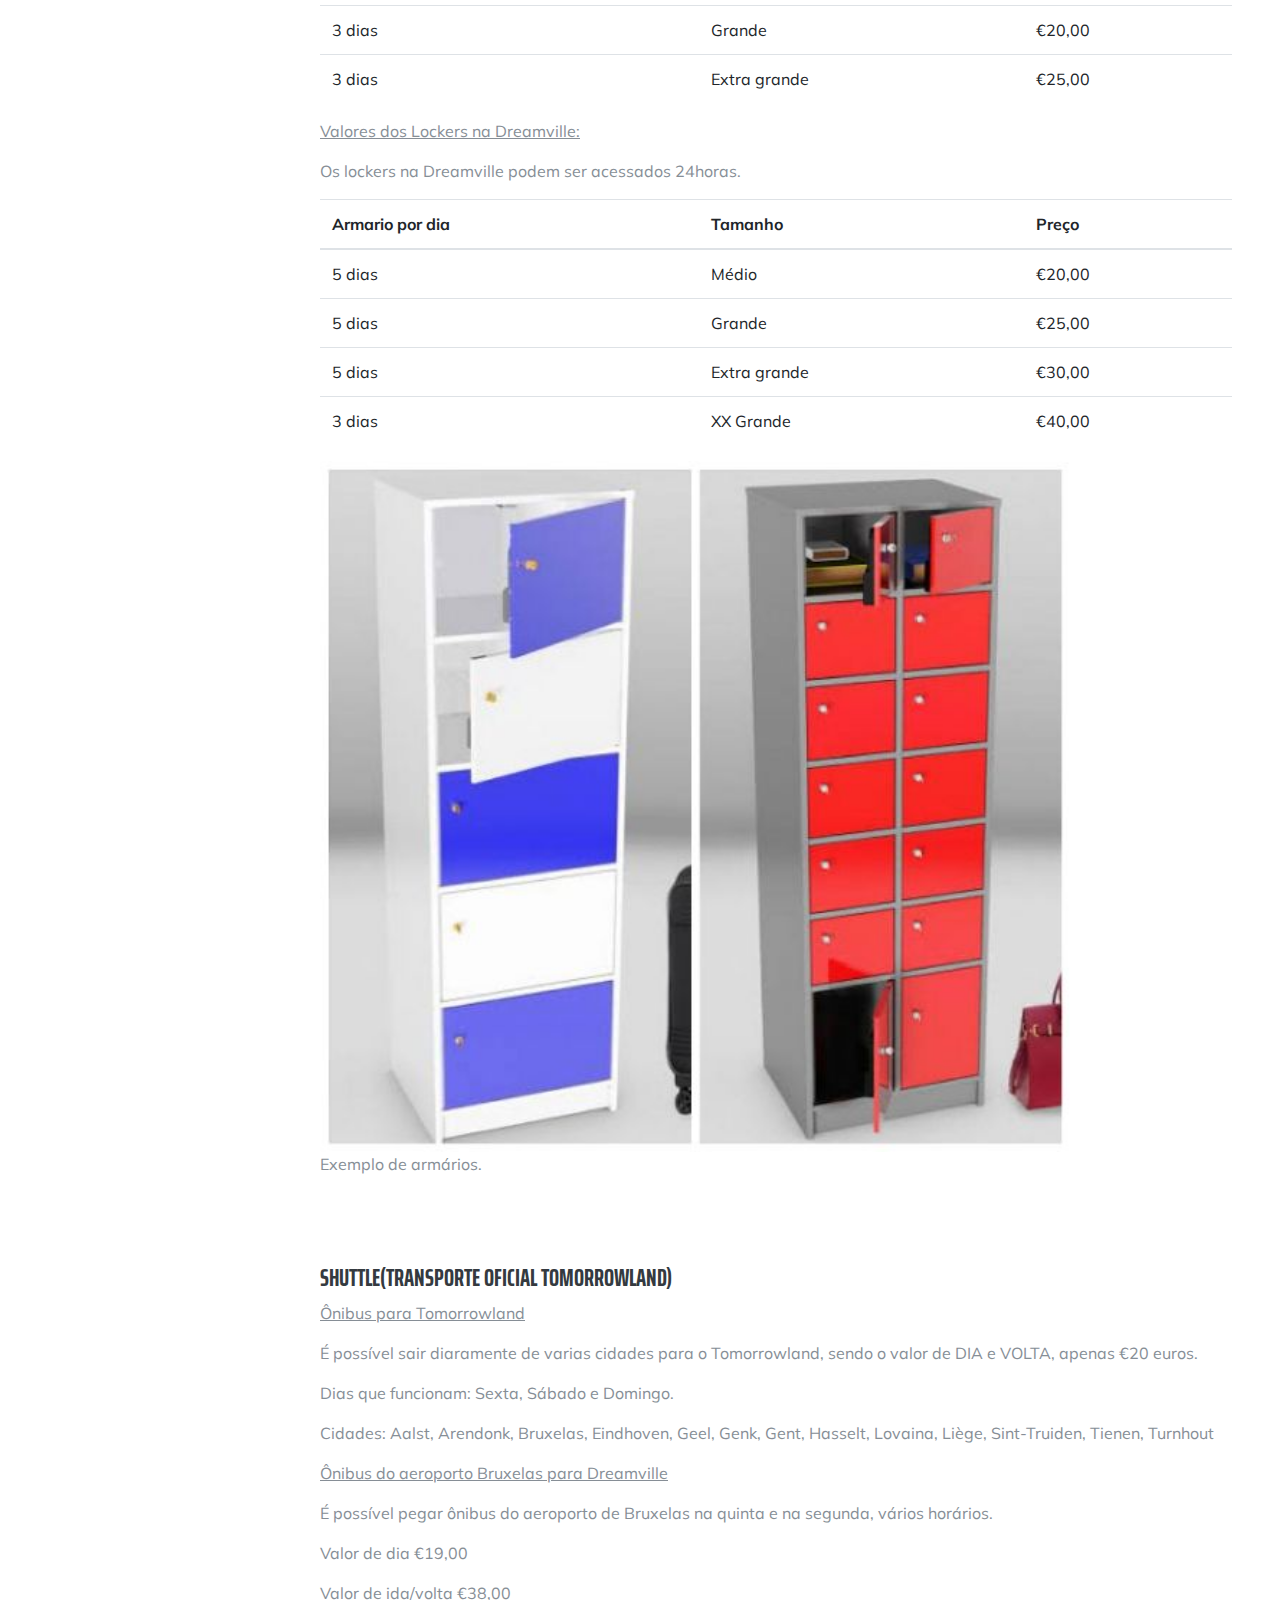
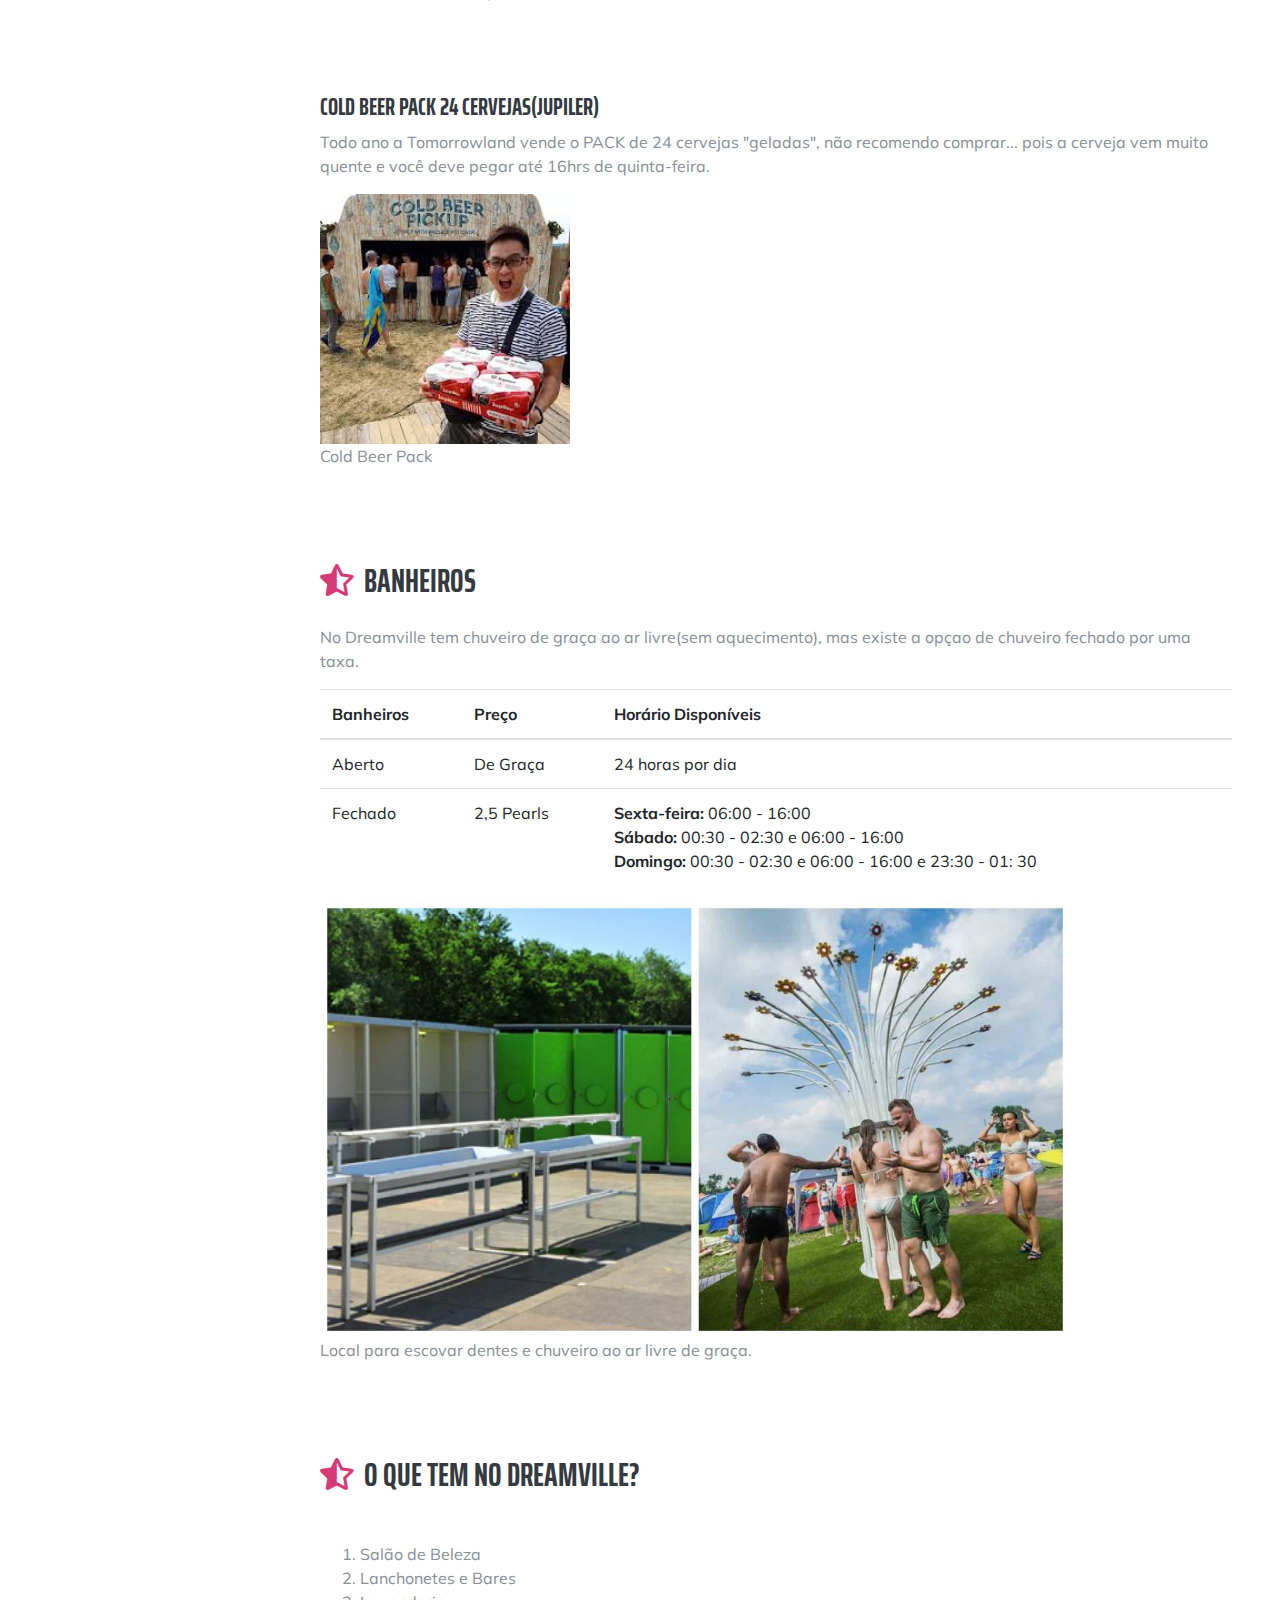
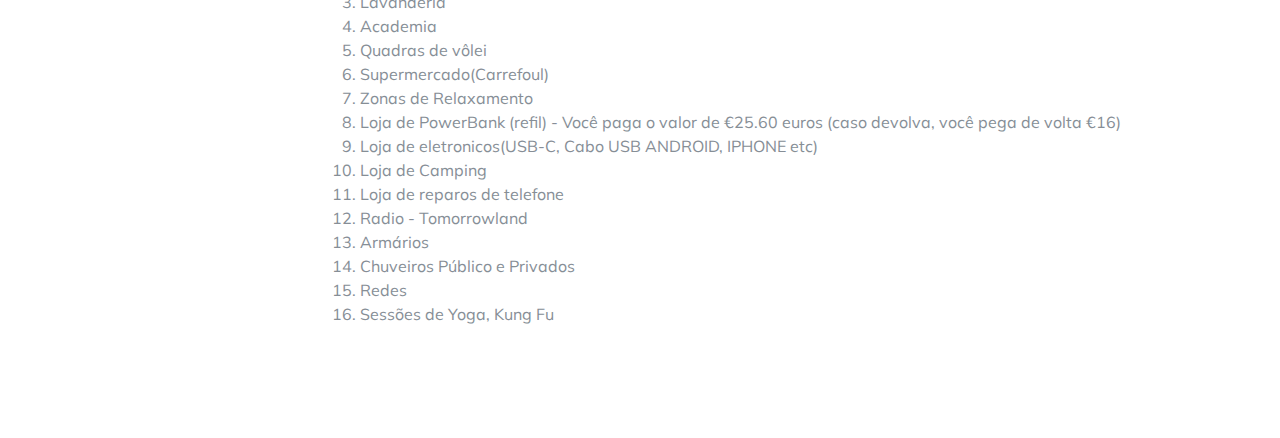
==== commit 40c76262: "retornados" ====
--- a/dreamville.html
+++ b/dreamville.html
@@ -94,7 +94,7 @@
           </div>
           <div class="data-item">
              <p  class="data-item-p">Retornados: </p>
-             <span>Previsão Abril</span>
+             <span>Qualquer dia após a venda geral</span>
           </div>
           <div class="data-item">
             <p  class="data-item-p">Personalizar Ingressos: </p>
@@ -106,7 +106,7 @@
           <h3>DREAMVILLE</h3>
               <a href="#acomodacoes" class="js-scroll-trigger btn-tomorrow">Acomodações Dreamville</a>
               <a href="#thegathering" class="js-scroll-trigger btn-tomorrow">The Gathering</a>
-              <a href="#banheiros" class="js-scroll-trigger btn-tomorrow">Armários e outros</a>
+              <a href="#outros" class="js-scroll-trigger btn-tomorrow">Armários e outros</a>
               <a href="#banheiros" class="js-scroll-trigger btn-tomorrow">Banheiros</a>
               <a href="#oquetemnodreamville" class="js-scroll-trigger btn-tomorrow">O que tem no Dreamville?</a>
         </div>
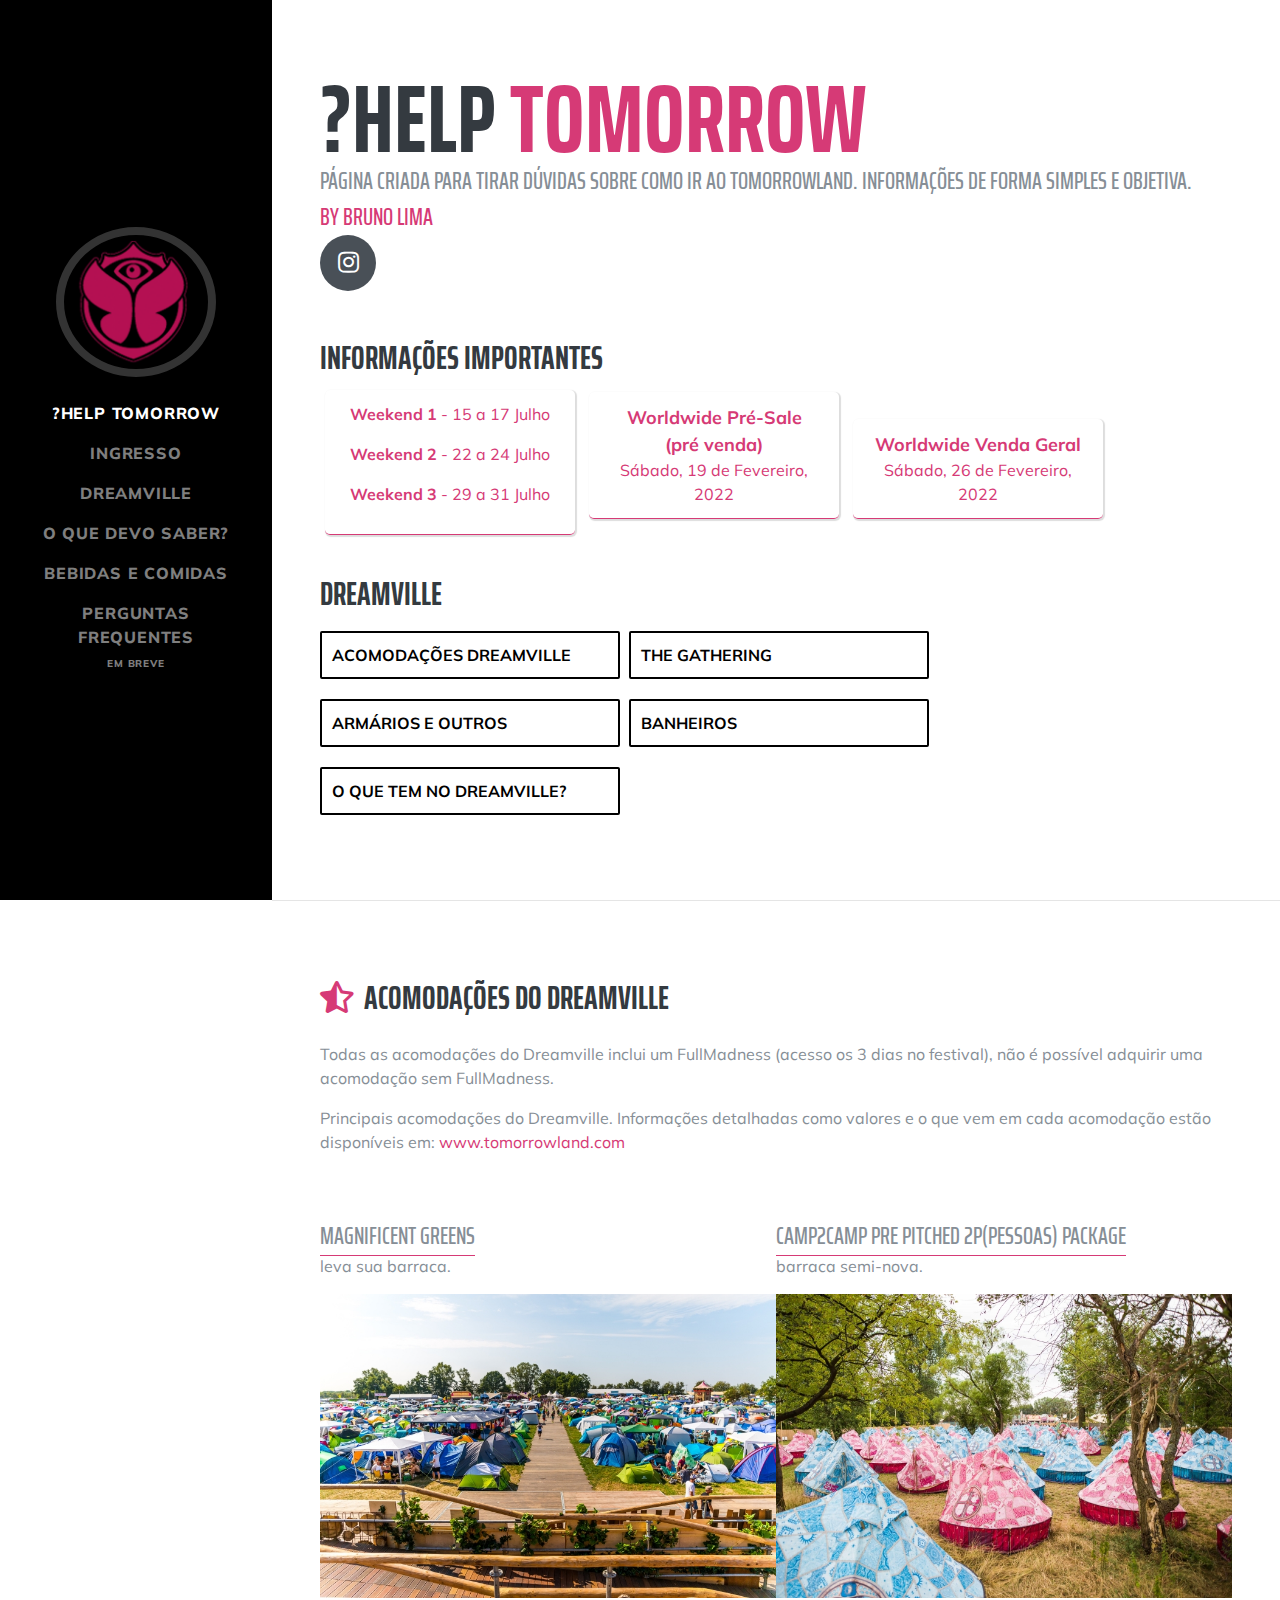
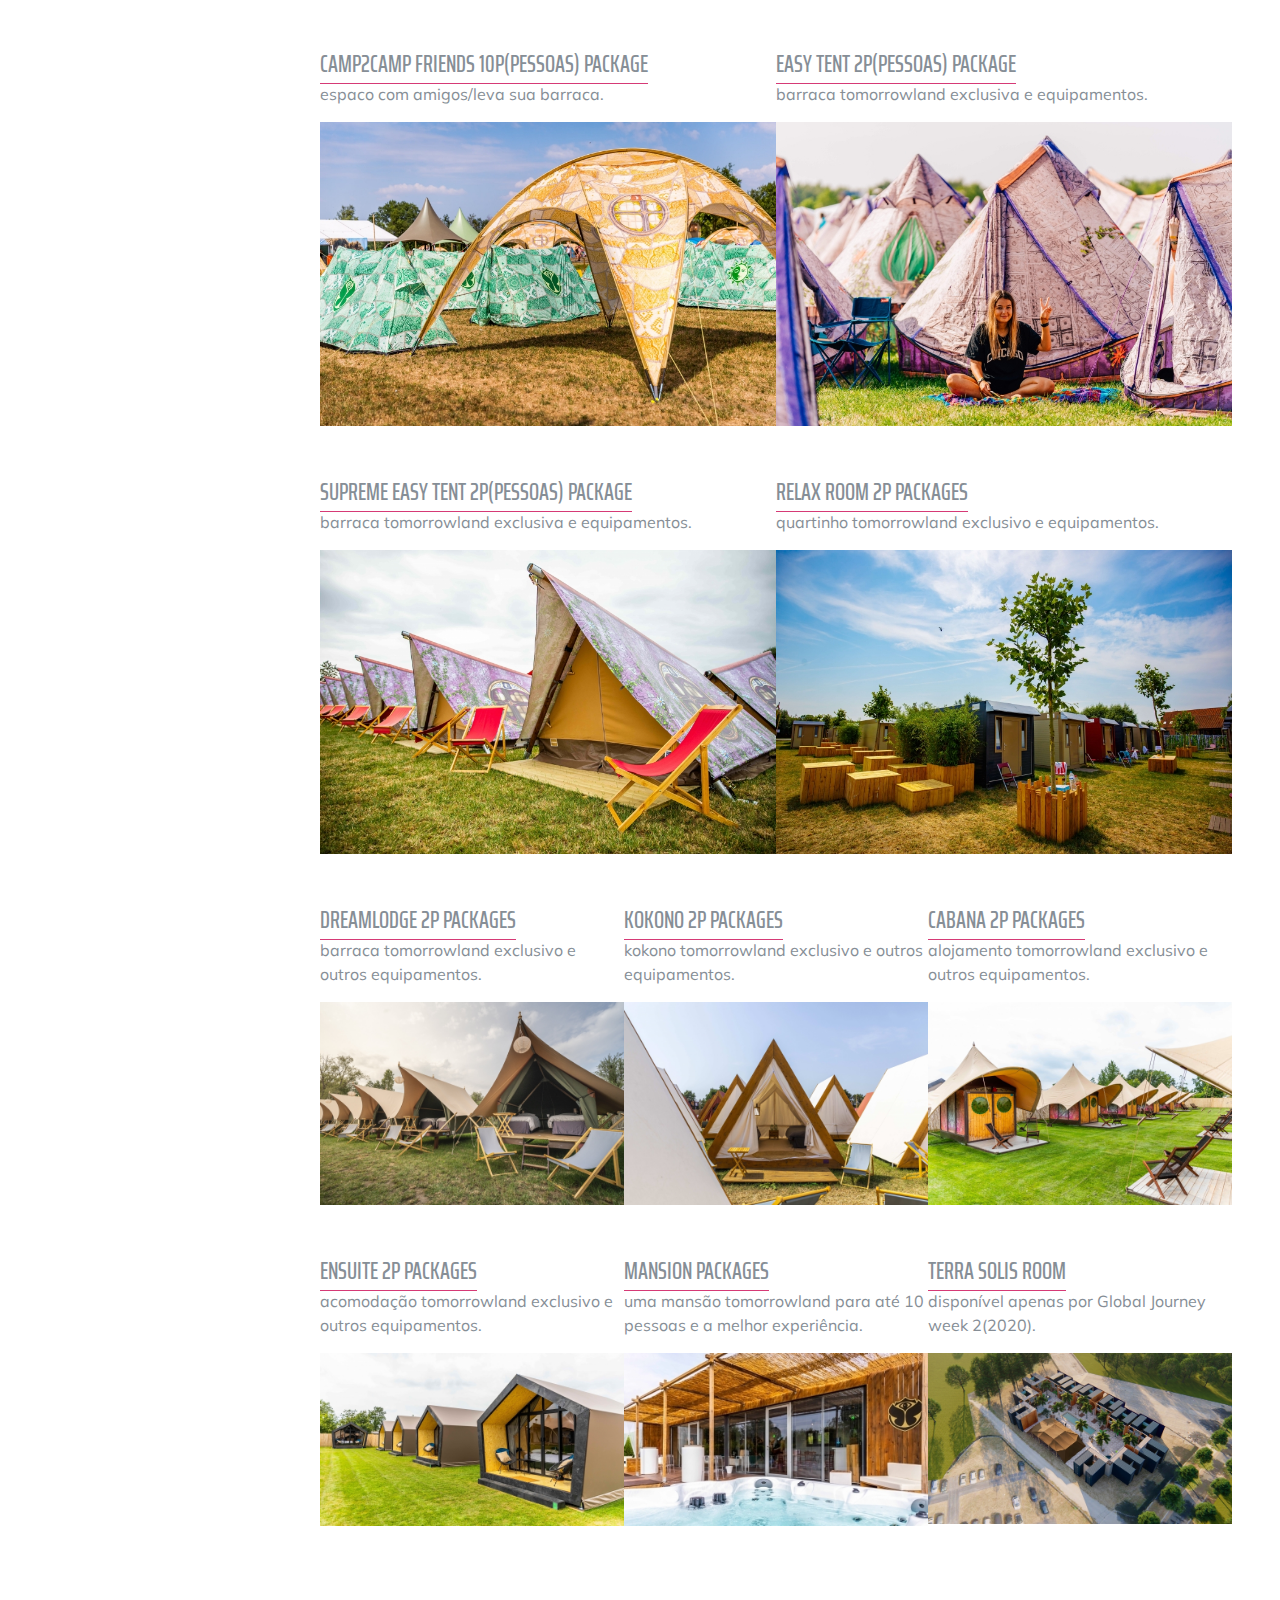
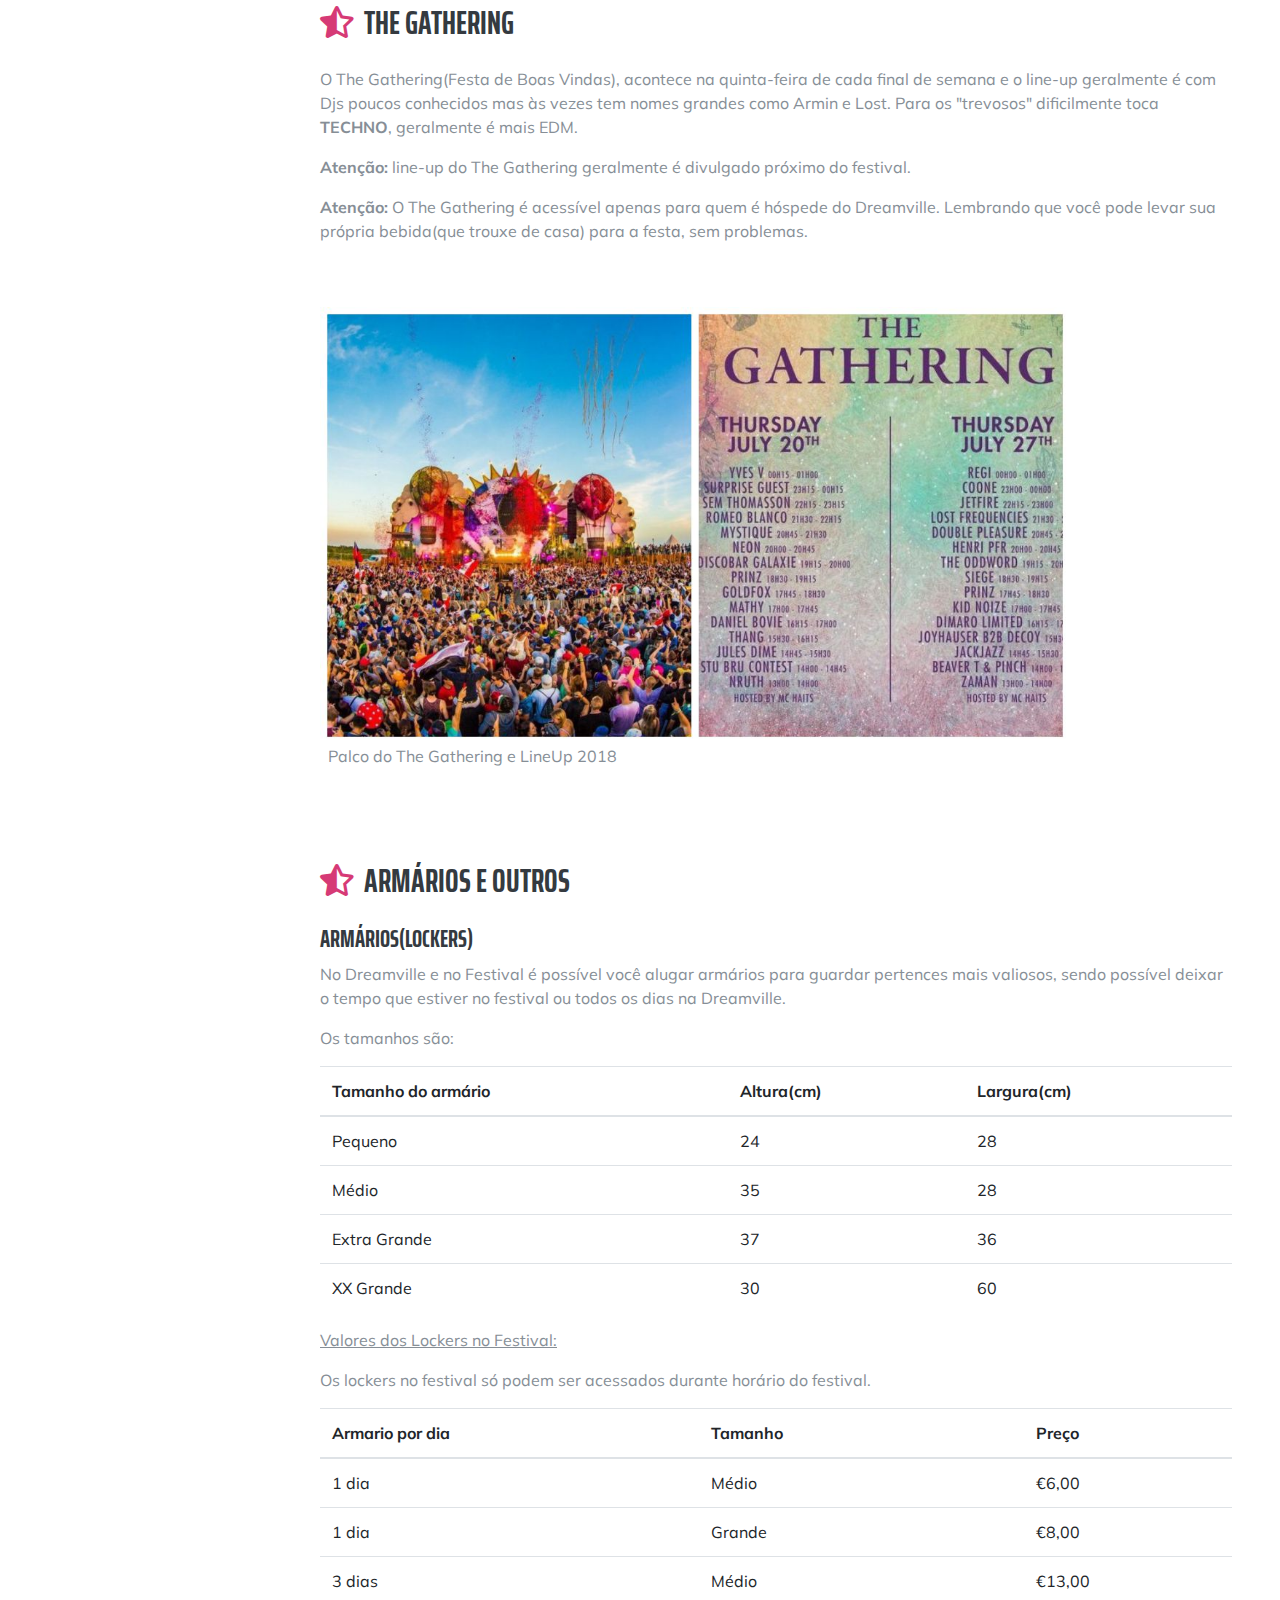
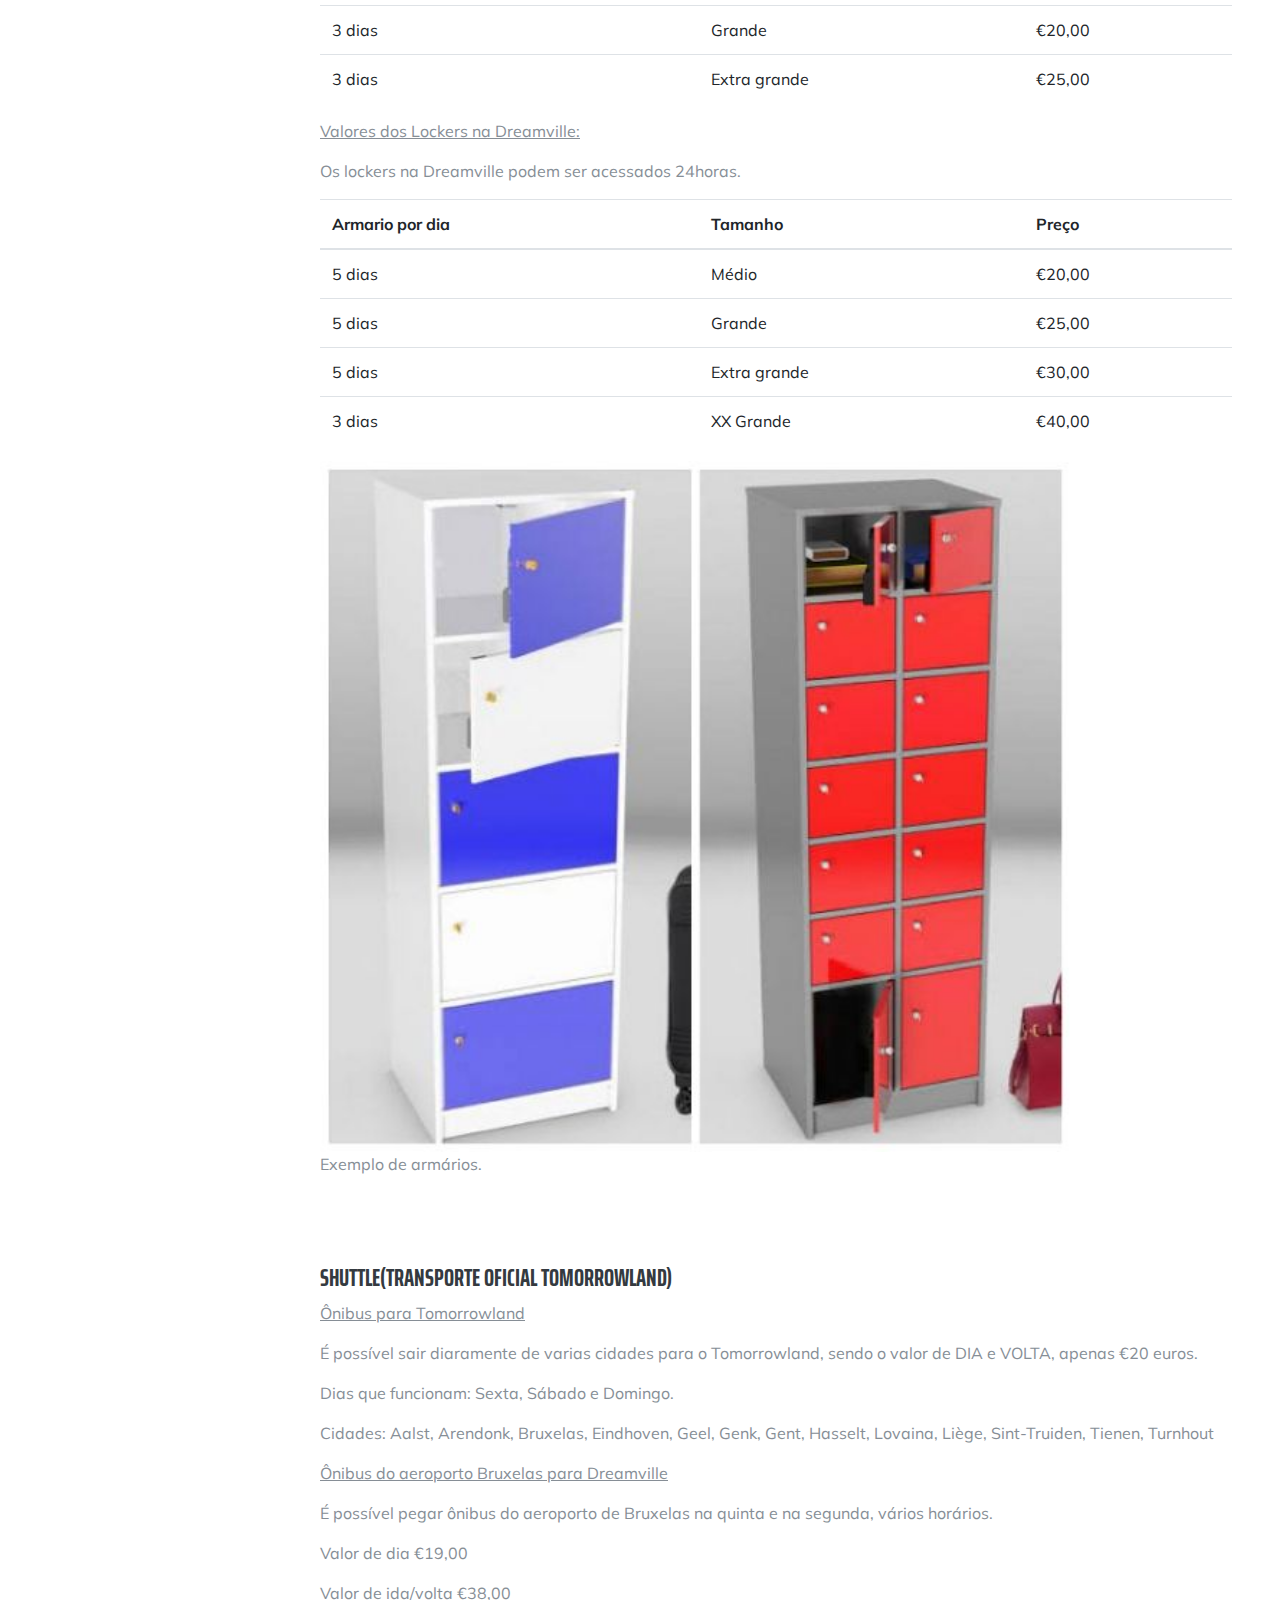
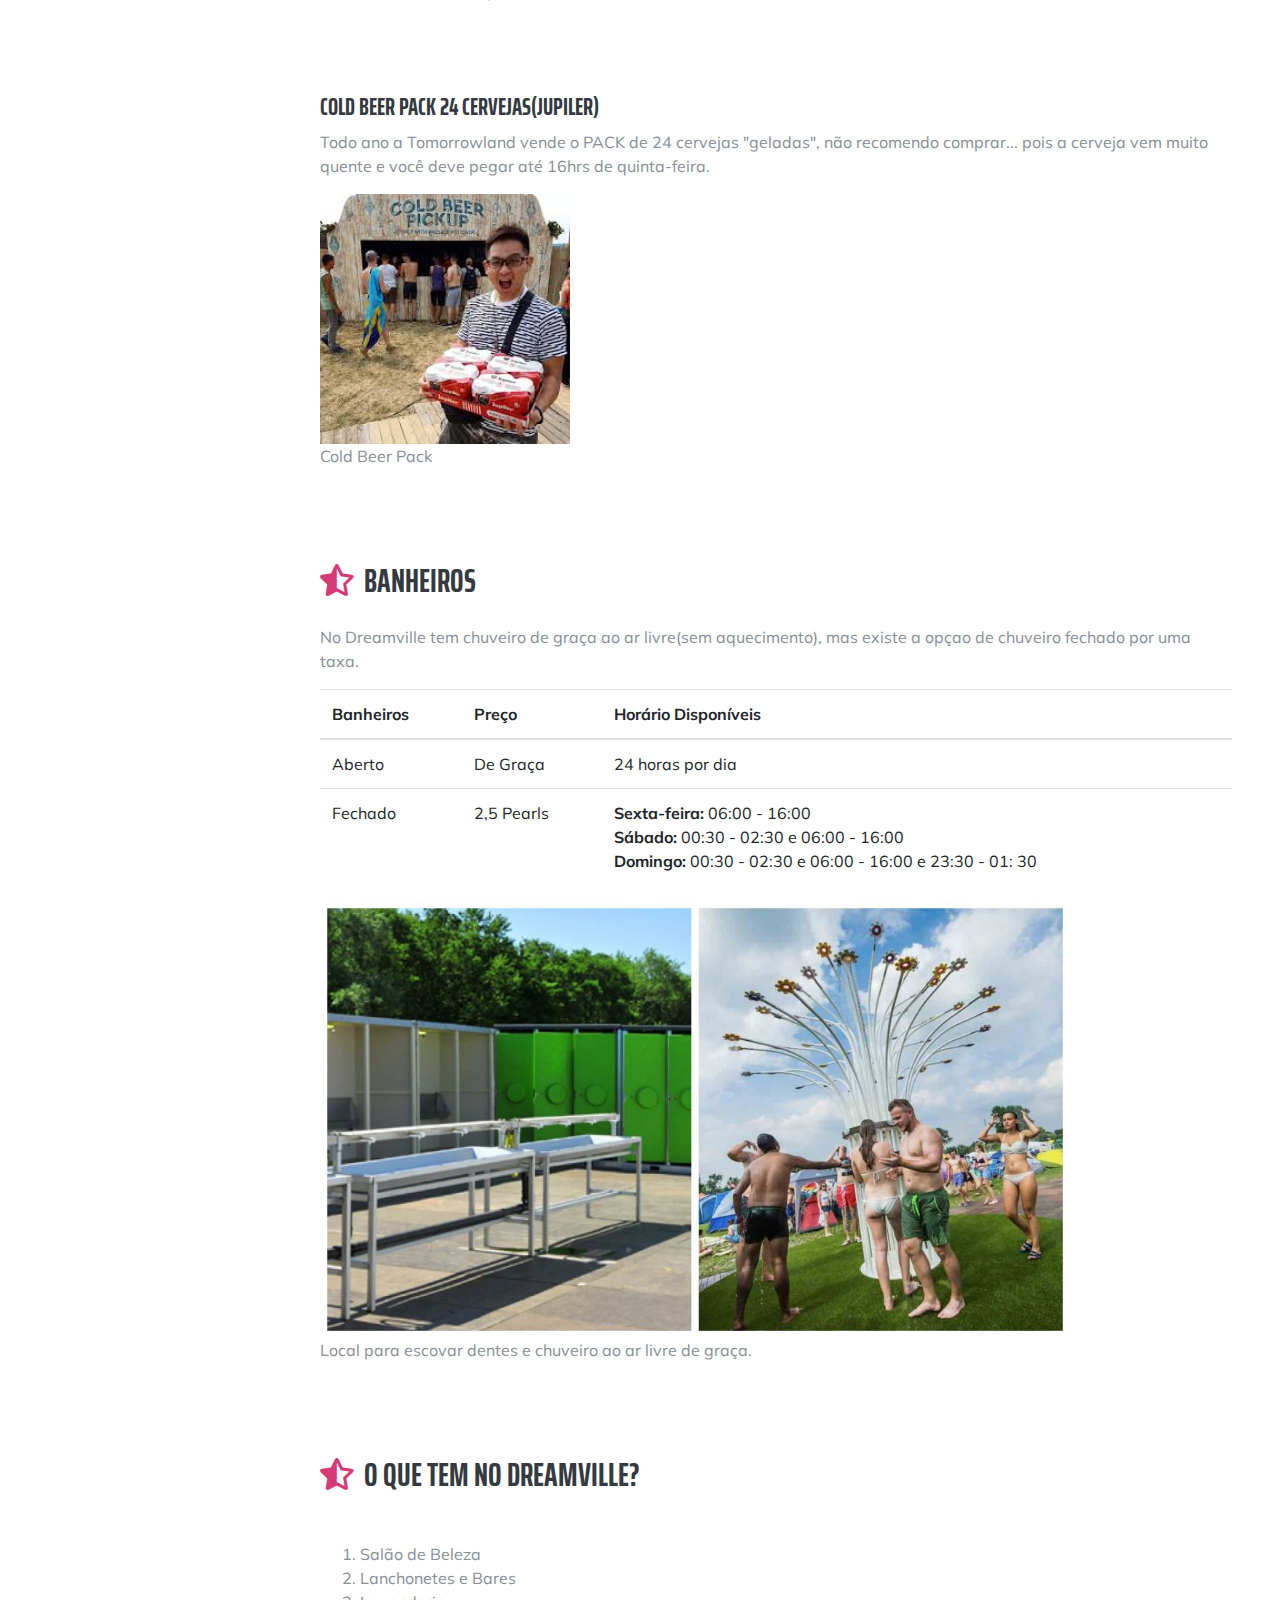
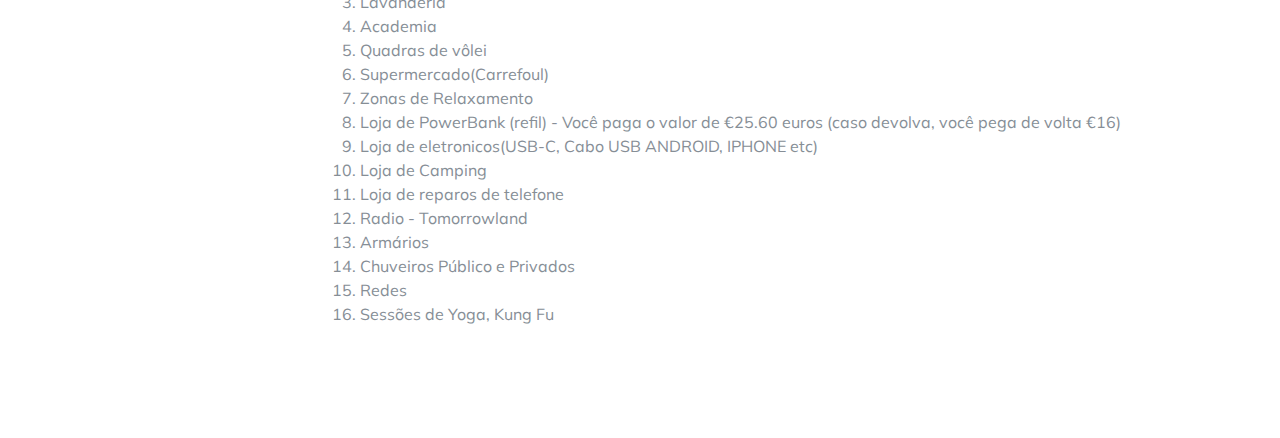
==== commit 01fa034a: "atualizando datas" ====
--- a/dreamville.html
+++ b/dreamville.html
@@ -31,7 +31,17 @@
 
   gtag('config', 'UA-156897498-1');
 </script>
-
+<!-- Hotjar Tracking Code for https://helptomorrow.netlify.com/ -->
+<script>
+  (function(h,o,t,j,a,r){
+      h.hj=h.hj||function(){(h.hj.q=h.hj.q||[]).push(arguments)};
+      h._hjSettings={hjid:1668074,hjsv:6};
+      a=o.getElementsByTagName('head')[0];
+      r=o.createElement('script');r.async=1;
+      r.src=t+h._hjSettings.hjid+j+h._hjSettings.hjsv;
+      a.appendChild(r);
+  })(window,document,'https://static.hotjar.com/c/hotjar-','.js?sv=');
+</script>
 
 </head>
 
@@ -87,19 +97,20 @@
           </div>
         </div>
         <div class="datas-tomorrow">
-          <h3>Datas Importantes</h3>
+          <h3>Informações Importantes</h3>
           <div class="data-item">
-            <p  class="data-item-p">Venda Geral: </p>
-            <span>dia 01, Fevereiro-13h(Brasília)</span>
+             <p><strong>Weekend 1</strong> - <span class="info-data-tml">15 a 17 Julho</span></p>
+             <p><strong>Weekend 2</strong> - <span class="info-data-tml">22 a 24 Julho</span></p>
+             <p><strong>Weekend 3</strong> - <span class="info-data-tml">29 a 31 Julho</span></p>
           </div>
           <div class="data-item">
-             <p  class="data-item-p">Retornados: </p>
-             <span>Qualquer dia após a venda geral</span>
-          </div>
-          <div class="data-item">
-            <p  class="data-item-p">Personalizar Ingressos: </p>
-            <span>dia 03 a 21, Fevereiro</span>
-          </div>
+            <p  class="data-item-p">Worldwide Pré-Sale<br> (pré venda)</p>
+            <span>Sábado, 19 de Fevereiro, 2022</span>
+         </div>
+         <div class="data-item">
+          <p  class="data-item-p">Worldwide Venda Geral</p>
+          <span>Sábado, 26 de Fevereiro, 2022</span>
+       </div>
         </div>
         <!-- MENU DE INGRESSO -->
         <div class="btn-display-tomorrow" style="margin-top: 40px;">
--- a/css/style.css
+++ b/css/style.css
@@ -1,10 +1,15 @@
 .img-passo-tomorrow {
-    width: 100%;
-    max-width: 450px;
+    width: 500px;
+}
+.img-passo-personalizacao {
+    width: 500px;
 }
 .img-passo-ingresso {
     width: 100%;
     max-width: 650px;
+}
+.box-personalizacao {
+    width: 200px;
 }
 
 .espaco-compra-tomorrow {
@@ -71,6 +76,9 @@
         width: 100%;
         margin: 10px 0 5px 0;
     }
+    .img-passo-personalizacao {
+        width: 100%;
+    }
     .data-item {
         width: 100%;
     }
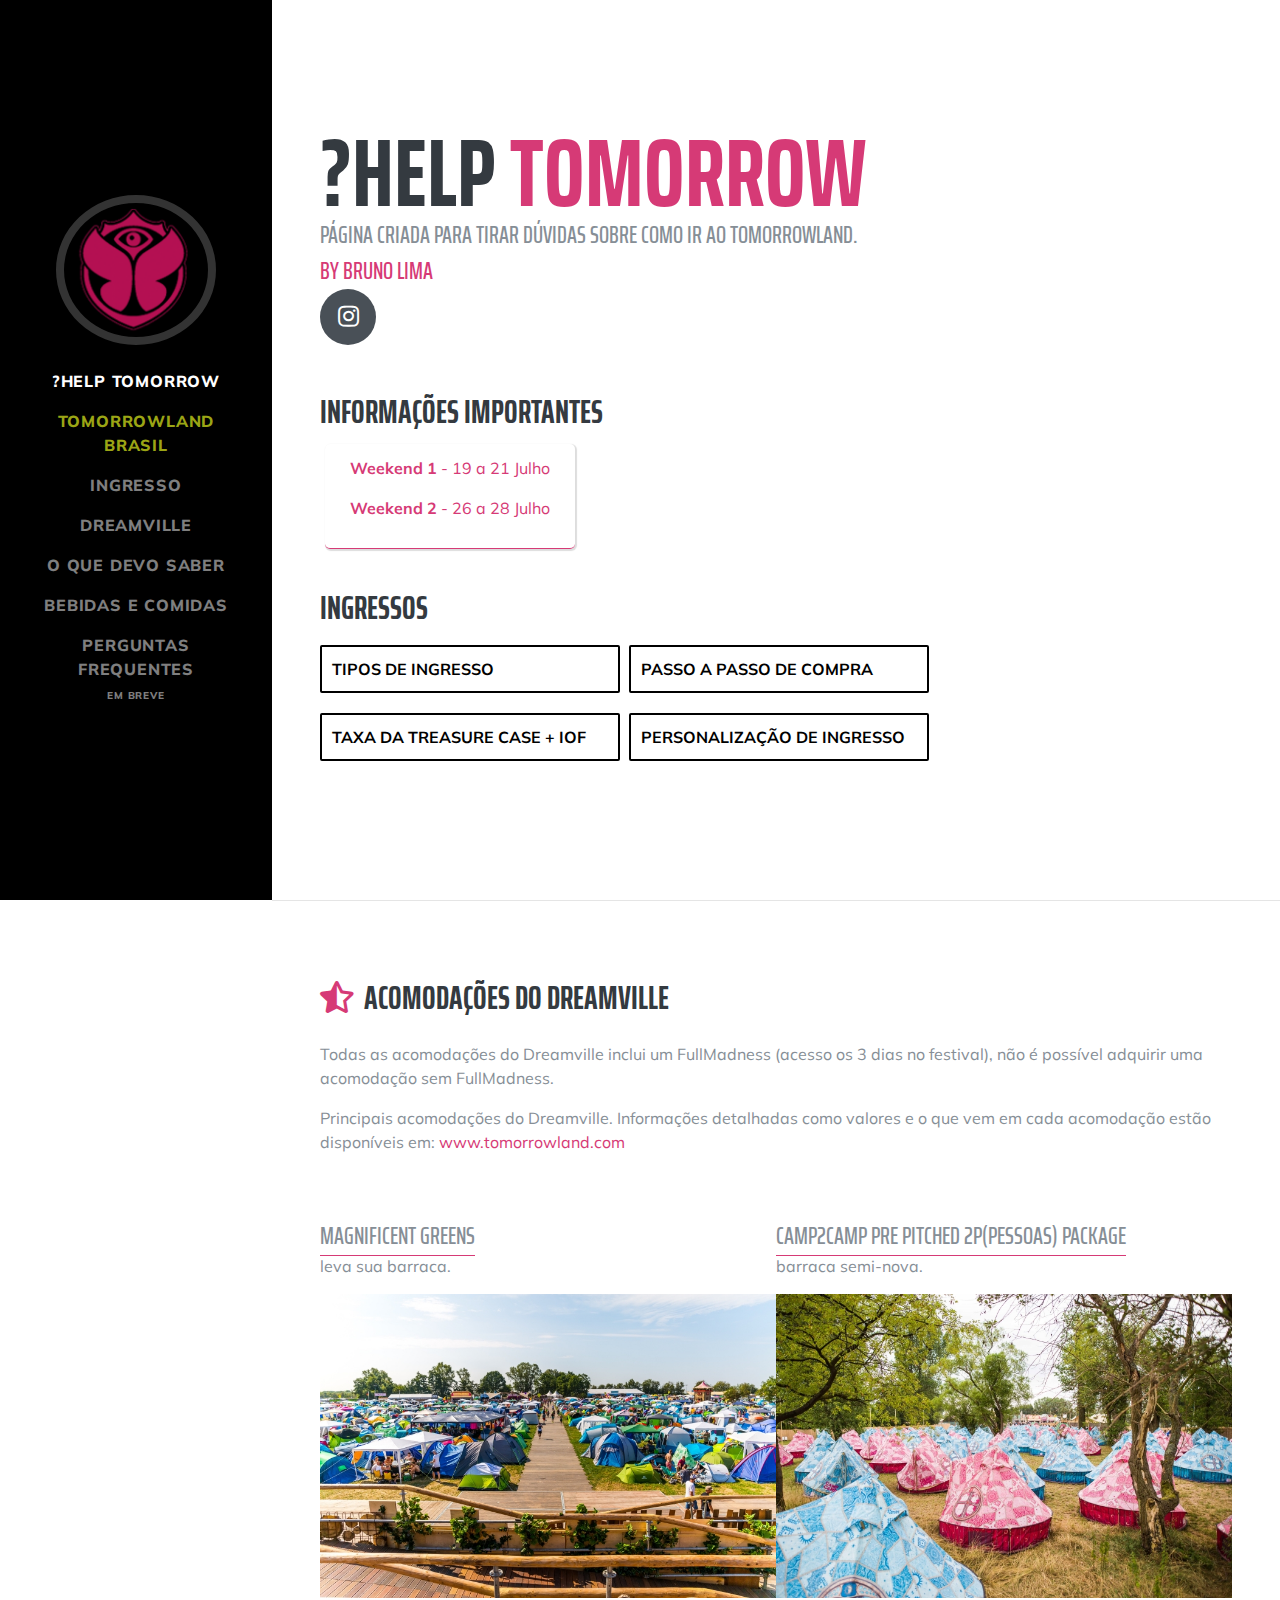
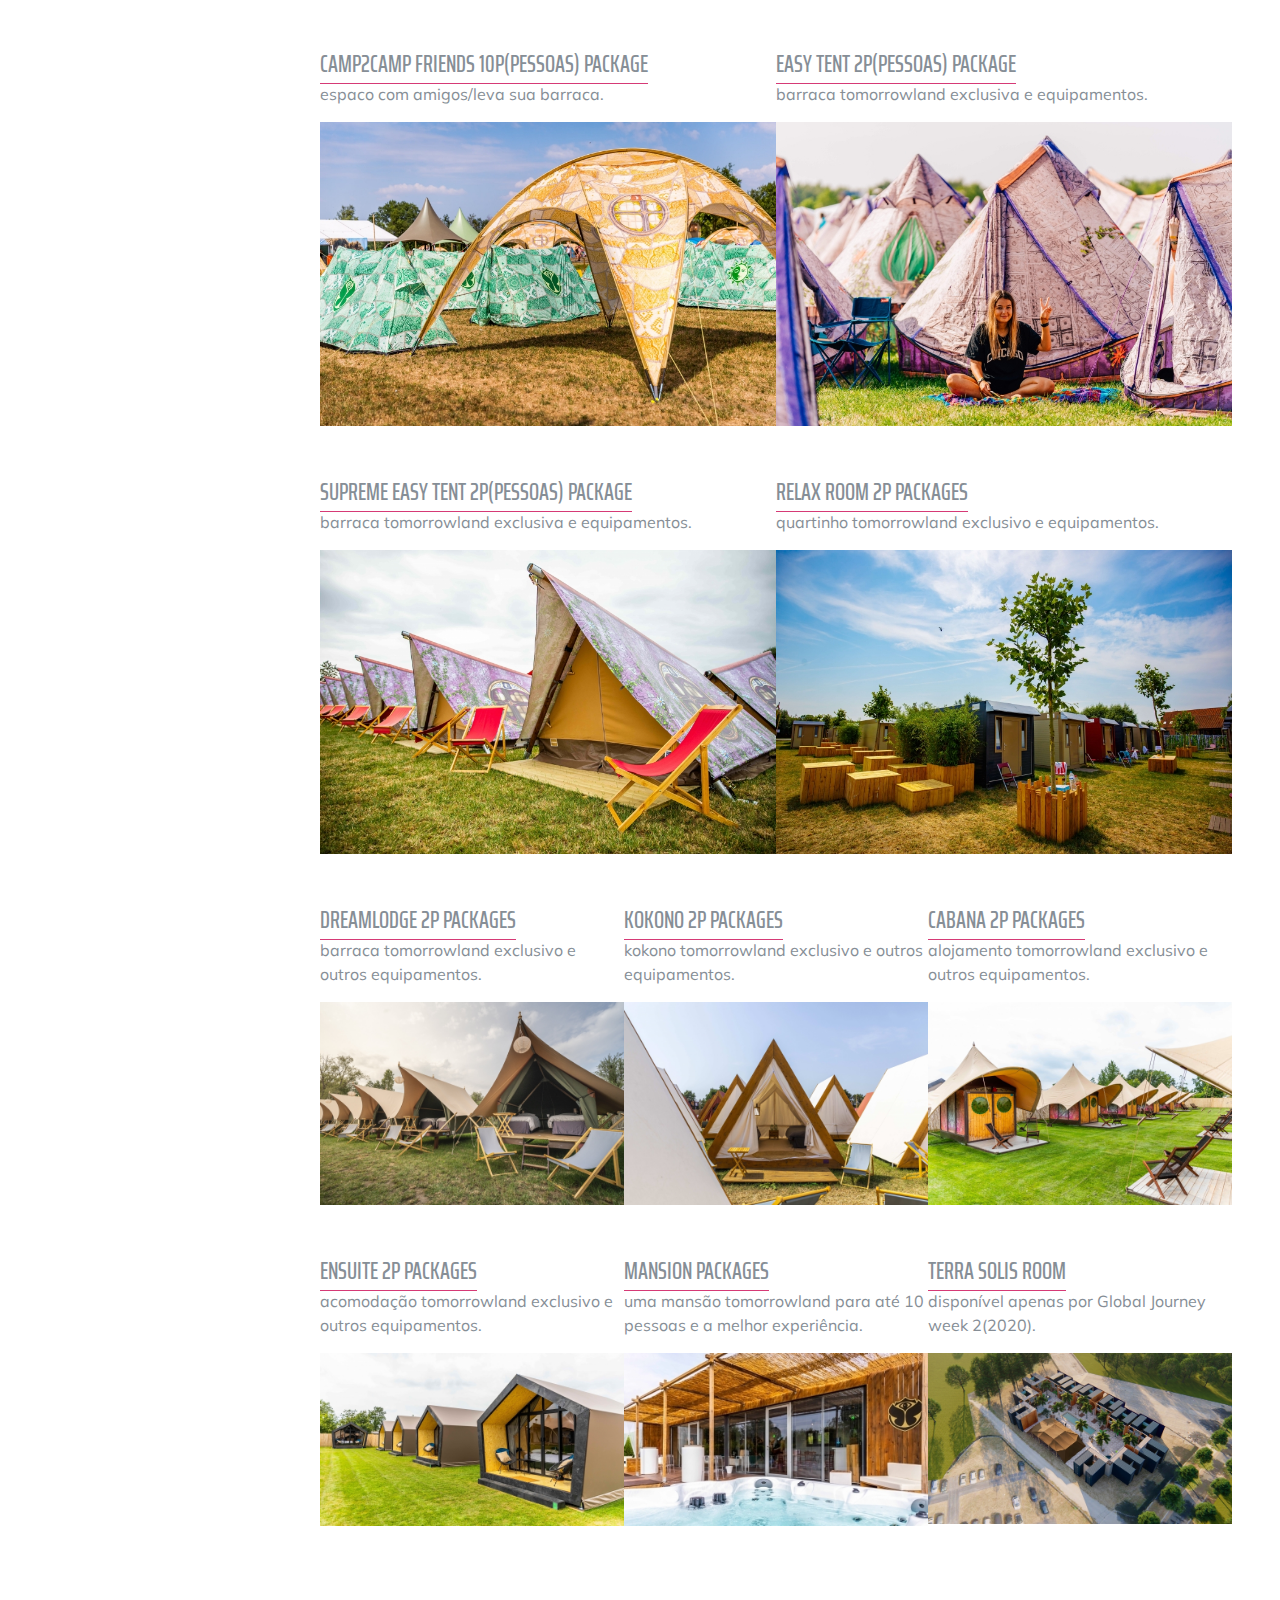
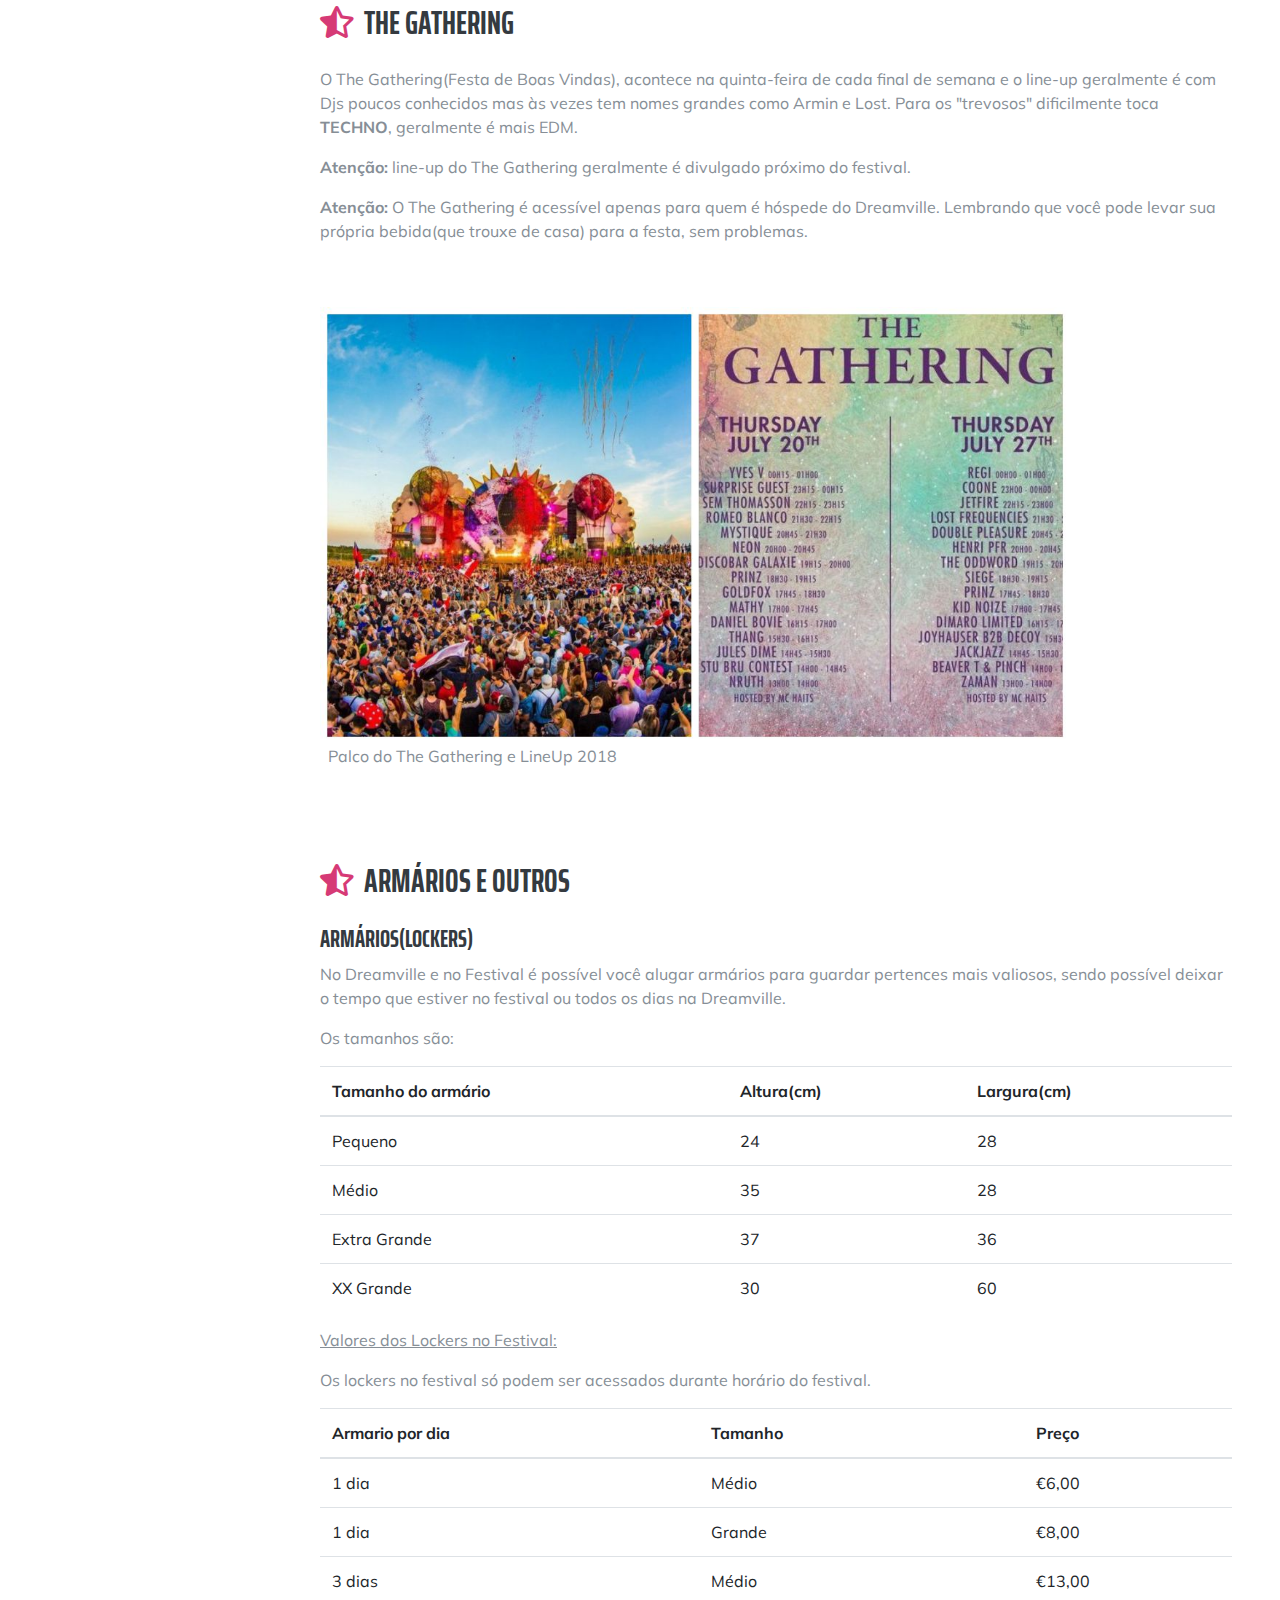
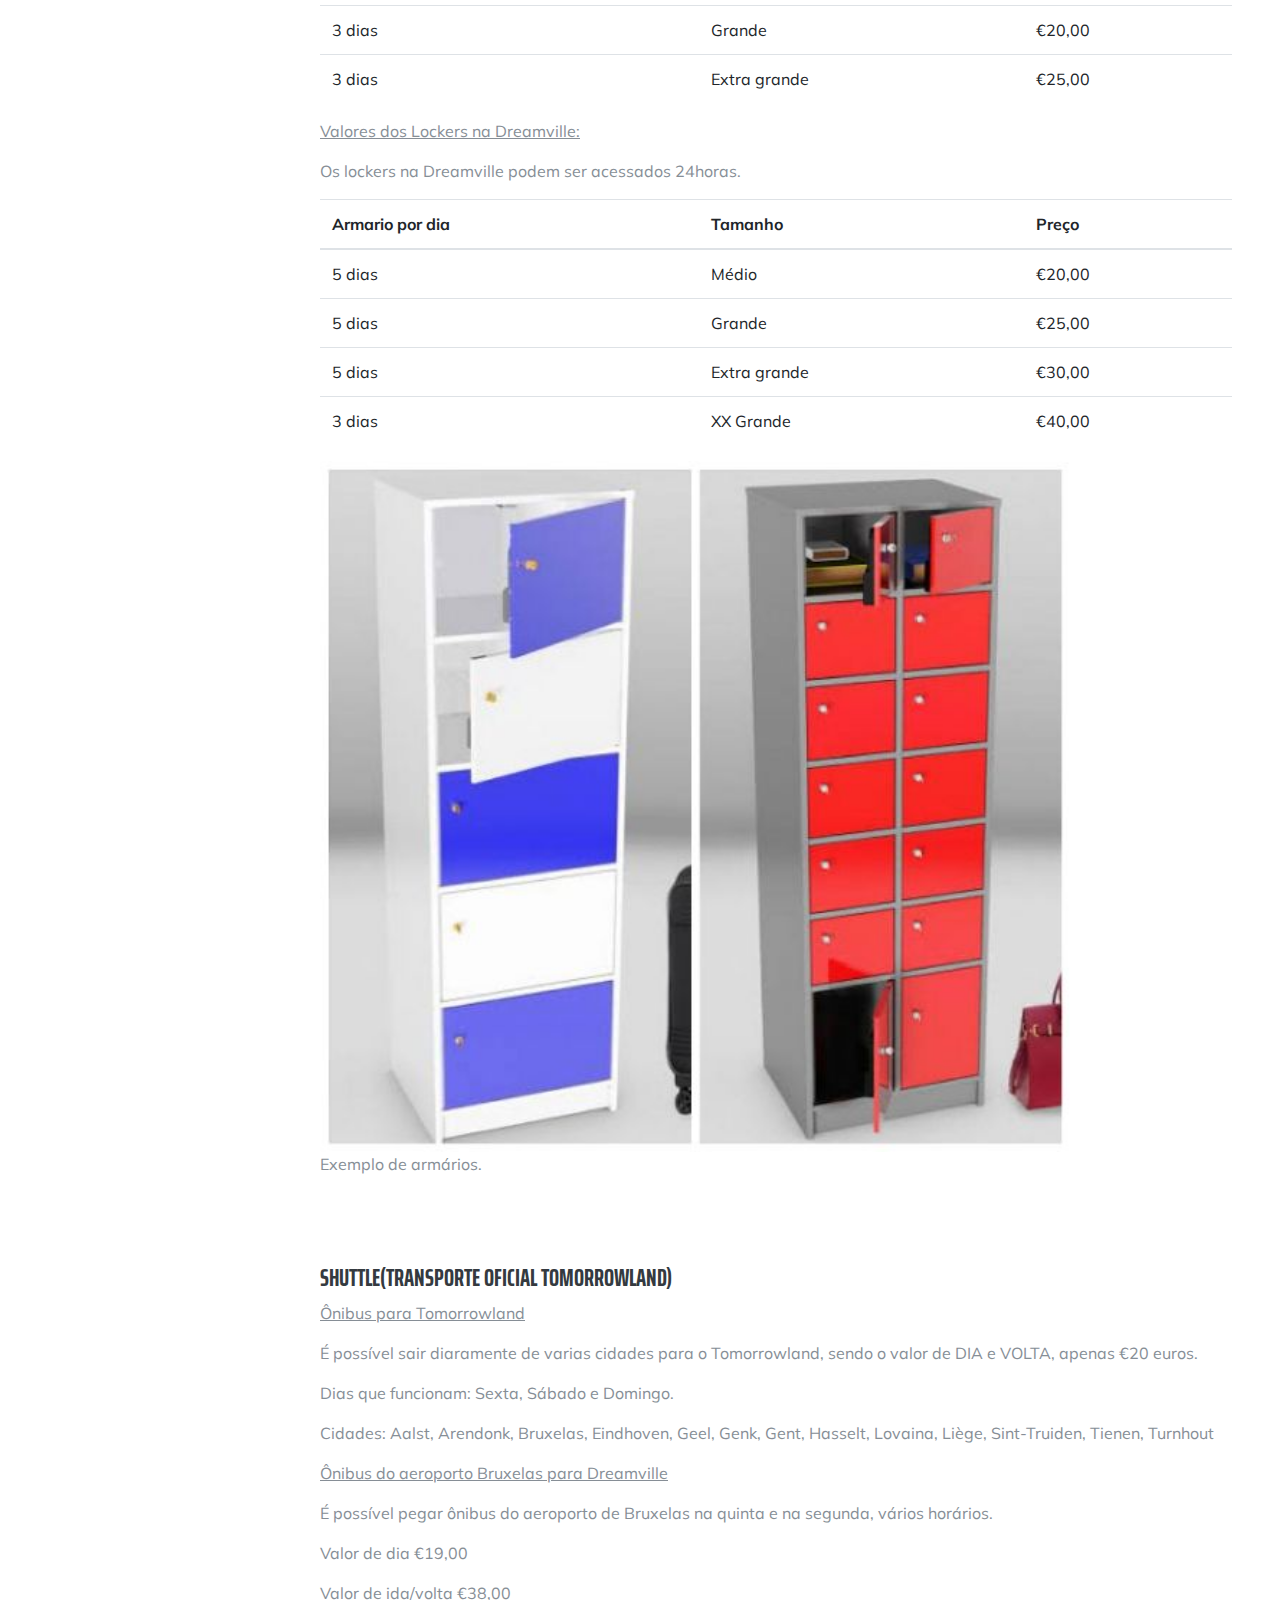
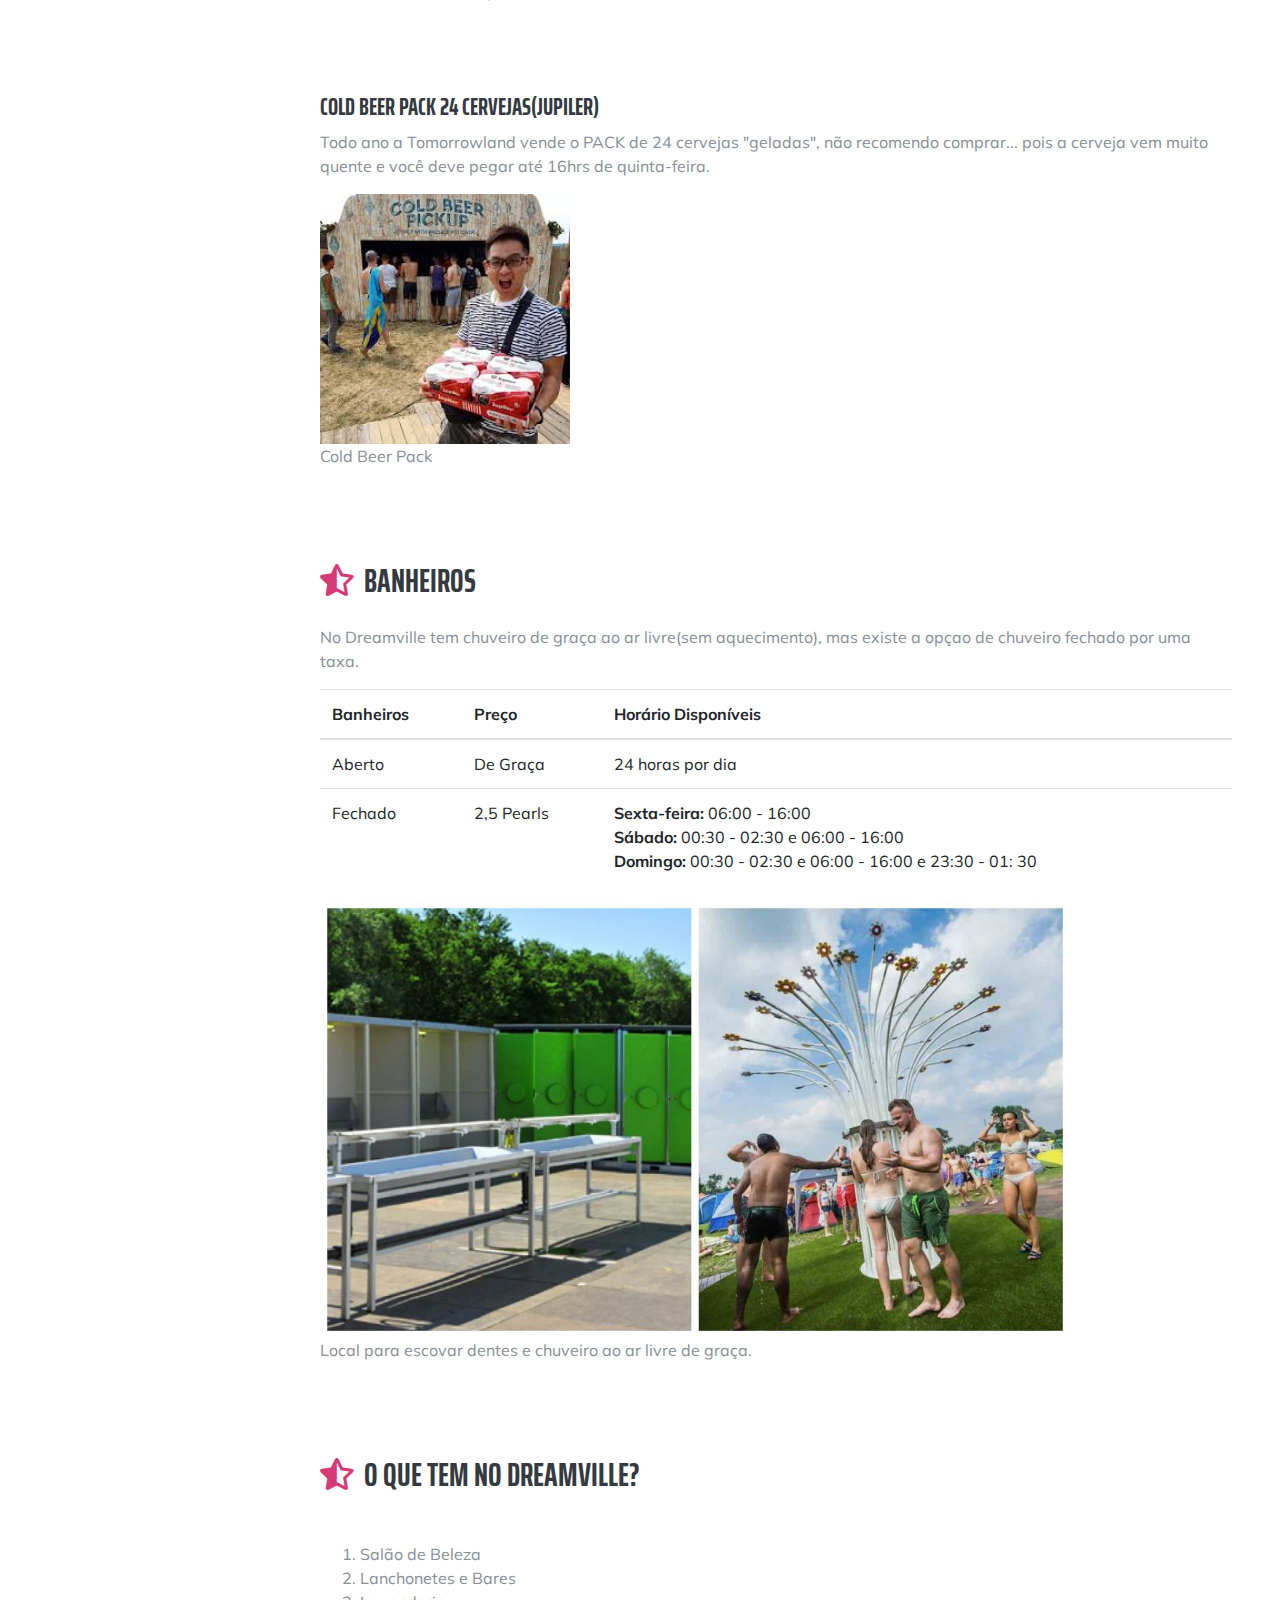
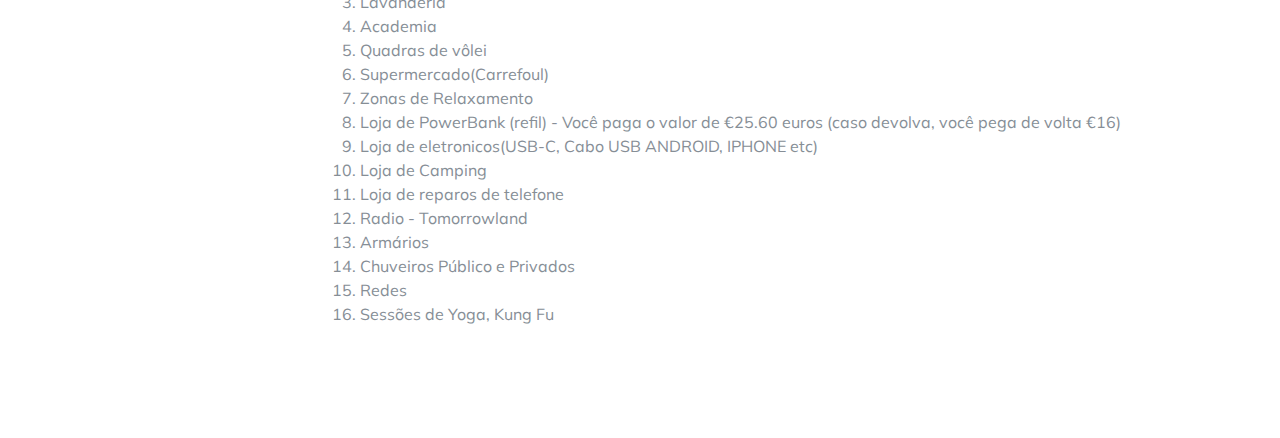
==== commit a0b8891d: "feat: alteracoes para o pdf de personalizacao da TMLBRASIL" ====
--- a/dreamville.html
+++ b/dreamville.html
@@ -63,13 +63,16 @@
           <a class="nav-link js-scroll-trigger" href="#about"> ?HELP TOMORROW </a>
         </li>
         <li class="nav-item">
+          <a class="nav-link js-scroll-trigger tmlbrasilmenu" href="tomorrowlandbrasil.html">TOMORROWLAND BRASIL</a>
+        </li>
+        <li class="nav-item">
           <a class="nav-link js-scroll-trigger" href="index.html">INGRESSO</a>
         </li>
         <li class="nav-item">
           <a class="nav-link js-scroll-trigger" href="dreamville.html">DREAMVILLE</a>
         </li>
         <li class="nav-item">
-          <a class="nav-link js-scroll-trigger" href="oquedevosaber.html">O QUE DEVO SABER?</a>
+          <a class="nav-link js-scroll-trigger" href="oquedevosaber.html">O QUE DEVO SABER</a>
         </li>
         <li class="nav-item">
           <a class="nav-link js-scroll-trigger" href="precos.html">BEBIDAS E COMIDAS</a>
@@ -88,7 +91,7 @@
         <h1 class="mb-0">?Help
           <span class="text-primary">TOMORROW</span>
         </h1>
-        <div class="subheading mb-5">Página criada para tirar dúvidas sobre como ir ao Tomorrowland. Informações de forma simples e objetiva. 
+        <div class="subheading mb-5">Página criada para tirar dúvidas sobre como ir ao Tomorrowland.
           <a href="https://www.instagram.com/brunoamill/"><br>by Bruno Lima</a>
           <div class="social-icons">
             <a href="https://www.instagram.com/brunoamill/">
@@ -99,30 +102,19 @@
         <div class="datas-tomorrow">
           <h3>Informações Importantes</h3>
           <div class="data-item">
-             <p><strong>Weekend 1</strong> - <span class="info-data-tml">15 a 17 Julho</span></p>
-             <p><strong>Weekend 2</strong> - <span class="info-data-tml">22 a 24 Julho</span></p>
-             <p><strong>Weekend 3</strong> - <span class="info-data-tml">29 a 31 Julho</span></p>
-          </div>
-          <div class="data-item">
-            <p  class="data-item-p">Worldwide Pré-Sale<br> (pré venda)</p>
-            <span>Sábado, 19 de Fevereiro, 2022</span>
-         </div>
-         <div class="data-item">
-          <p  class="data-item-p">Worldwide Venda Geral</p>
-          <span>Sábado, 26 de Fevereiro, 2022</span>
-       </div>
+             <p><strong>Weekend 1</strong> - <span class="info-data-tml">19 a 21 Julho</span></p>
+             <p><strong>Weekend 2</strong> - <span class="info-data-tml">26 a 28 Julho</span></p>
+          </div>
         </div>
         <!-- MENU DE INGRESSO -->
         <div class="btn-display-tomorrow" style="margin-top: 40px;">
-          <h3>DREAMVILLE</h3>
-              <a href="#acomodacoes" class="js-scroll-trigger btn-tomorrow">Acomodações Dreamville</a>
-              <a href="#thegathering" class="js-scroll-trigger btn-tomorrow">The Gathering</a>
-              <a href="#outros" class="js-scroll-trigger btn-tomorrow">Armários e outros</a>
-              <a href="#banheiros" class="js-scroll-trigger btn-tomorrow">Banheiros</a>
-              <a href="#oquetemnodreamville" class="js-scroll-trigger btn-tomorrow">O que tem no Dreamville?</a>
+          <h3>Ingressos</h3>
+              <a href="#tipos-de-ingresso" class="js-scroll-trigger btn-tomorrow">Tipos de Ingresso</a>
+              <a href="#passoApasso" class="js-scroll-trigger btn-tomorrow">Passo a Passo de Compra</a>
+              <a href="#taxaCase" class="js-scroll-trigger btn-tomorrow">Taxa da Treasure Case + Iof</a>
+              <a href="#personalizacao" class="js-scroll-trigger btn-tomorrow">Personalização de Ingresso</a>
         </div>
     </section>
-    
     <hr class="m-0">
 
     <section class="resume-section p-3 p-lg-5 d-flex justify-content-center" id="experience">
--- a/css/style.css
+++ b/css/style.css
@@ -1,113 +1,116 @@
 .img-passo-tomorrow {
-    width: 500px;
+  width: 500px;
 }
 .img-passo-personalizacao {
-    width: 500px;
+  width: 500px;
 }
 .img-passo-ingresso {
-    width: 100%;
-    max-width: 650px;
+  width: 100%;
+  max-width: 650px;
 }
 .box-personalizacao {
-    width: 200px;
+  width: 200px;
 }
 
 .espaco-compra-tomorrow {
-    margin-top: 30px;
+  margin-top: 30px;
 }
 .data-item {
-    display: inline-block;
-    background-color: transparent;
-    border-radius: 5px;
-    width: 100%;
-    max-width: 250px;
-    border-bottom: 1px solid #d63a76;
-    box-shadow: 1px 1px 1px 1px #ddd;
-    color: #d63a76;
-    padding: 12px;
-    margin: 5px 5px 0 5px;
-    text-align: center;
+  display: inline-block;
+  background-color: transparent;
+  border-radius: 5px;
+  width: 100%;
+  max-width: 250px;
+  border-bottom: 1px solid #d63a76;
+  box-shadow: 1px 1px 1px 1px #ddd;
+  color: #d63a76;
+  padding: 12px;
+  margin: 5px 5px 0 5px;
+  text-align: center;
 }
 .text-small-tomorrow {
-    font-size: 10px;
+  font-size: 10px;
 }
 .link-branco {
-    color: #fff;
+  color: #fff;
 }
 .link-branco:hover {
-    color: blue;
-    text-decoration: none;
+  color: blue;
+  text-decoration: none;
 }
 
 .margin-icon {
-    color: #d63a76;
-    padding-right: 10px;
+  color: #d63a76;
+  padding-right: 10px;
 }
 .btn-display-tomorrow a {
-    display: inline-block;
-    background-color: #fff;
-    border-radius: 2px;
-    width: 300px;
-    color: #000 ;
-    border: 2px solid #000;
-    padding: 10px;
-    margin: 10px 5px 10px 0;
-    font-weight: bold;
+  display: inline-block;
+  background-color: #fff;
+  border-radius: 2px;
+  width: 300px;
+  color: #000;
+  border: 2px solid #000;
+  padding: 10px;
+  margin: 10px 5px 10px 0;
+  font-weight: bold;
 }
 .data-item-p {
-    margin-bottom: 0 !important;
-    font-weight: bold;
-    font-size: 18px
+  margin-bottom: 0 !important;
+  font-weight: bold;
+  font-size: 18px;
 }
 .btn-tomorrow {
-    text-transform: uppercase;
+  text-transform: uppercase;
 }
 
 .img-thegathering {
-    width: 100%;
-    max-width: 750px;
+  width: 100%;
+  max-width: 750px;
 }
 
-@media (max-width:650px) {
-    .img-passo-tomorrow {
-        width: 100%;
-    }
-    .btn-display-tomorrow a {
-        width: 100%;
-        margin: 10px 0 5px 0;
-    }
-    .img-passo-personalizacao {
-        width: 100%;
-    }
-    .data-item {
-        width: 100%;
-    }
-    .datas-tomorrow {
-        text-align: center;
-    }
-    .margin-mobile {
-        margin-top: 30px;
-    }
-    .img-thegathering{
-        width: 100%;
-    }
-  }
-
-  /* PREÇOS DE INGRESSO */
-  .preco-ingresso {
-      color: #c13838;
-  }
-
-  .padding-tomorrow {
-      padding: 0px 15px 0 15px;
-  }
-
-  .img-passo-dreamville {
+@media (max-width: 650px) {
+  .img-passo-tomorrow {
     width: 100%;
   }
+  .btn-display-tomorrow a {
+    width: 100%;
+    margin: 10px 0 5px 0;
+  }
+  .img-passo-personalizacao {
+    width: 100%;
+  }
+  .data-item {
+    width: 100%;
+  }
+  .datas-tomorrow {
+    text-align: center;
+  }
+  .margin-mobile {
+    margin-top: 30px;
+  }
+  .img-thegathering {
+    width: 100%;
+  }
+}
 
-  .border-bottom {
-      border-bottom: 1px solid #d63a76 !important;
-  }
+/* PREÇOS DE INGRESSO */
+.preco-ingresso {
+  color: #c13838;
+}
 
-  +.padding-tomorrow {
+  padding: 0px 15px 0 15px;
+}
+
+.img-passo-dreamville {
+  width: 100%;
+}
+
+.border-bottom {
+  border-bottom: 1px solid #d63a76 !important;
+}
+
+.tmlbrasilmenu {
+  font-weight: bold;
+  color: #9ba515 !important;
+}
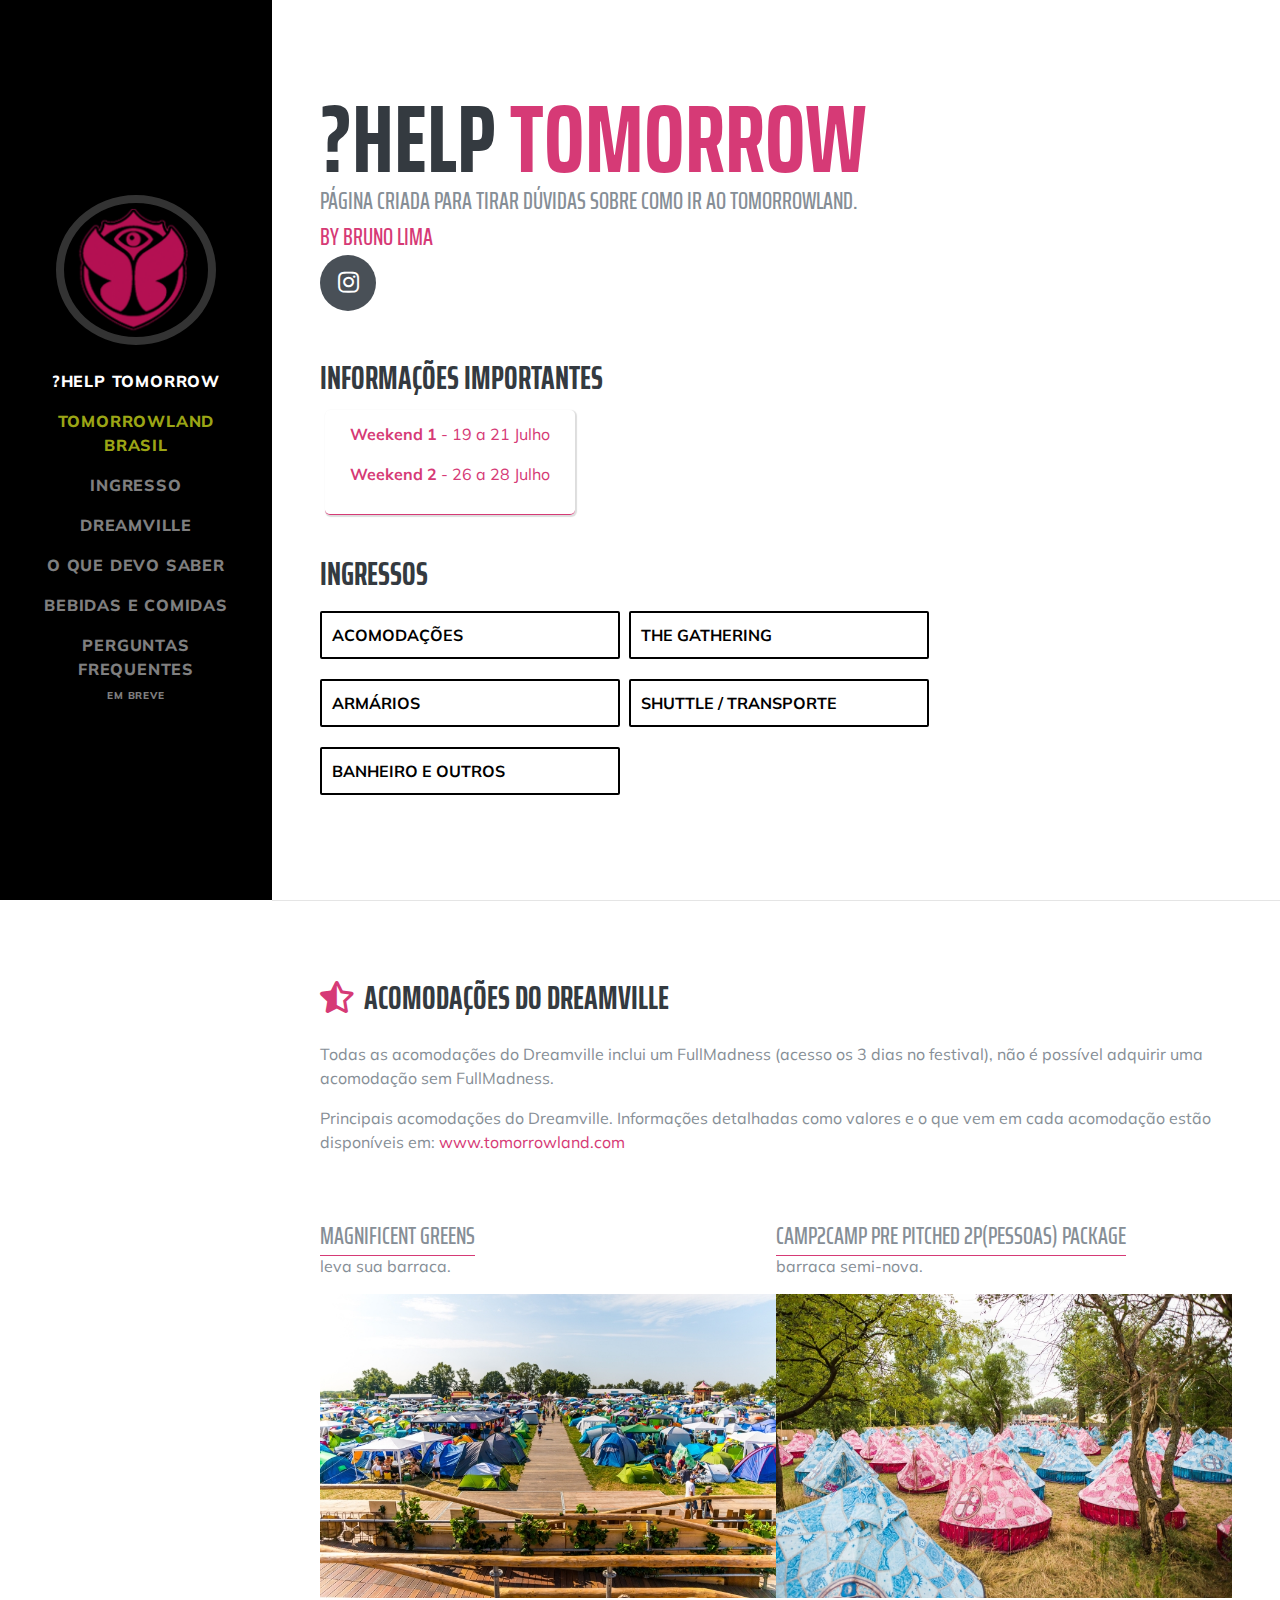
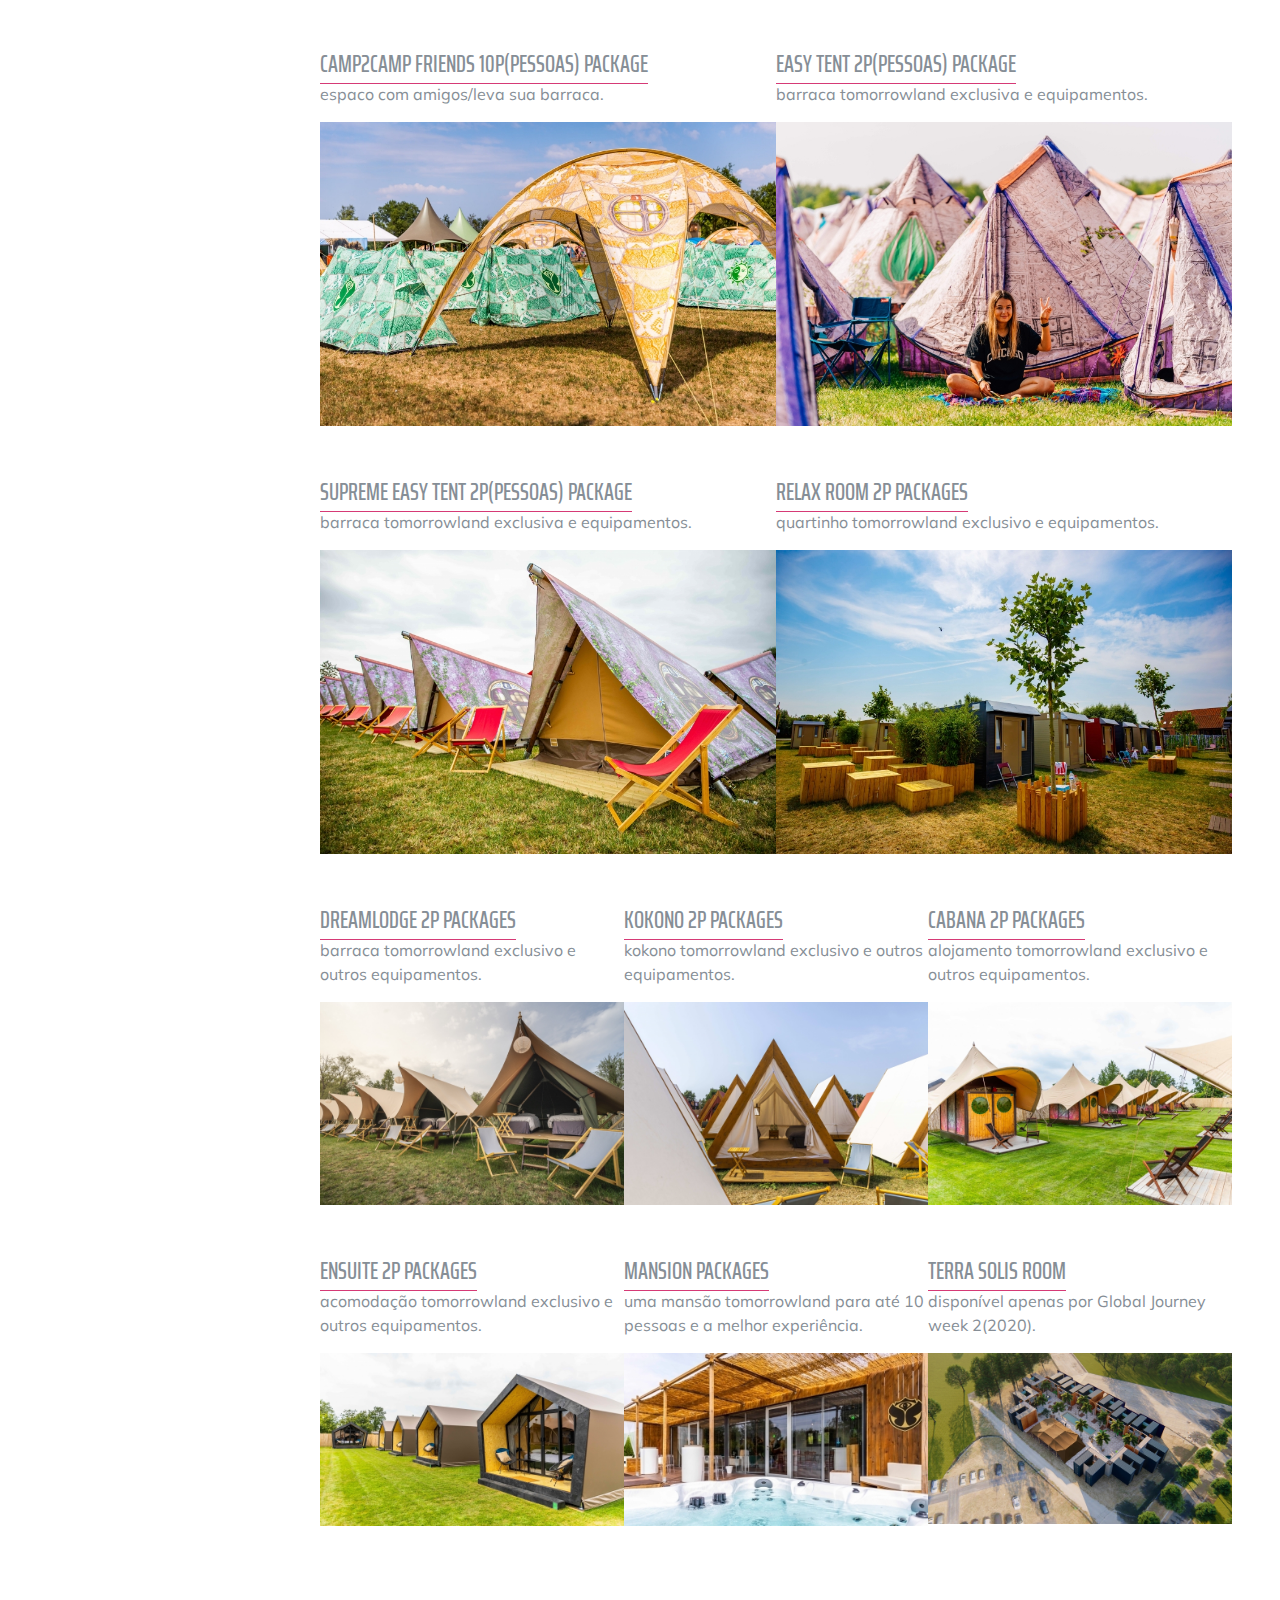
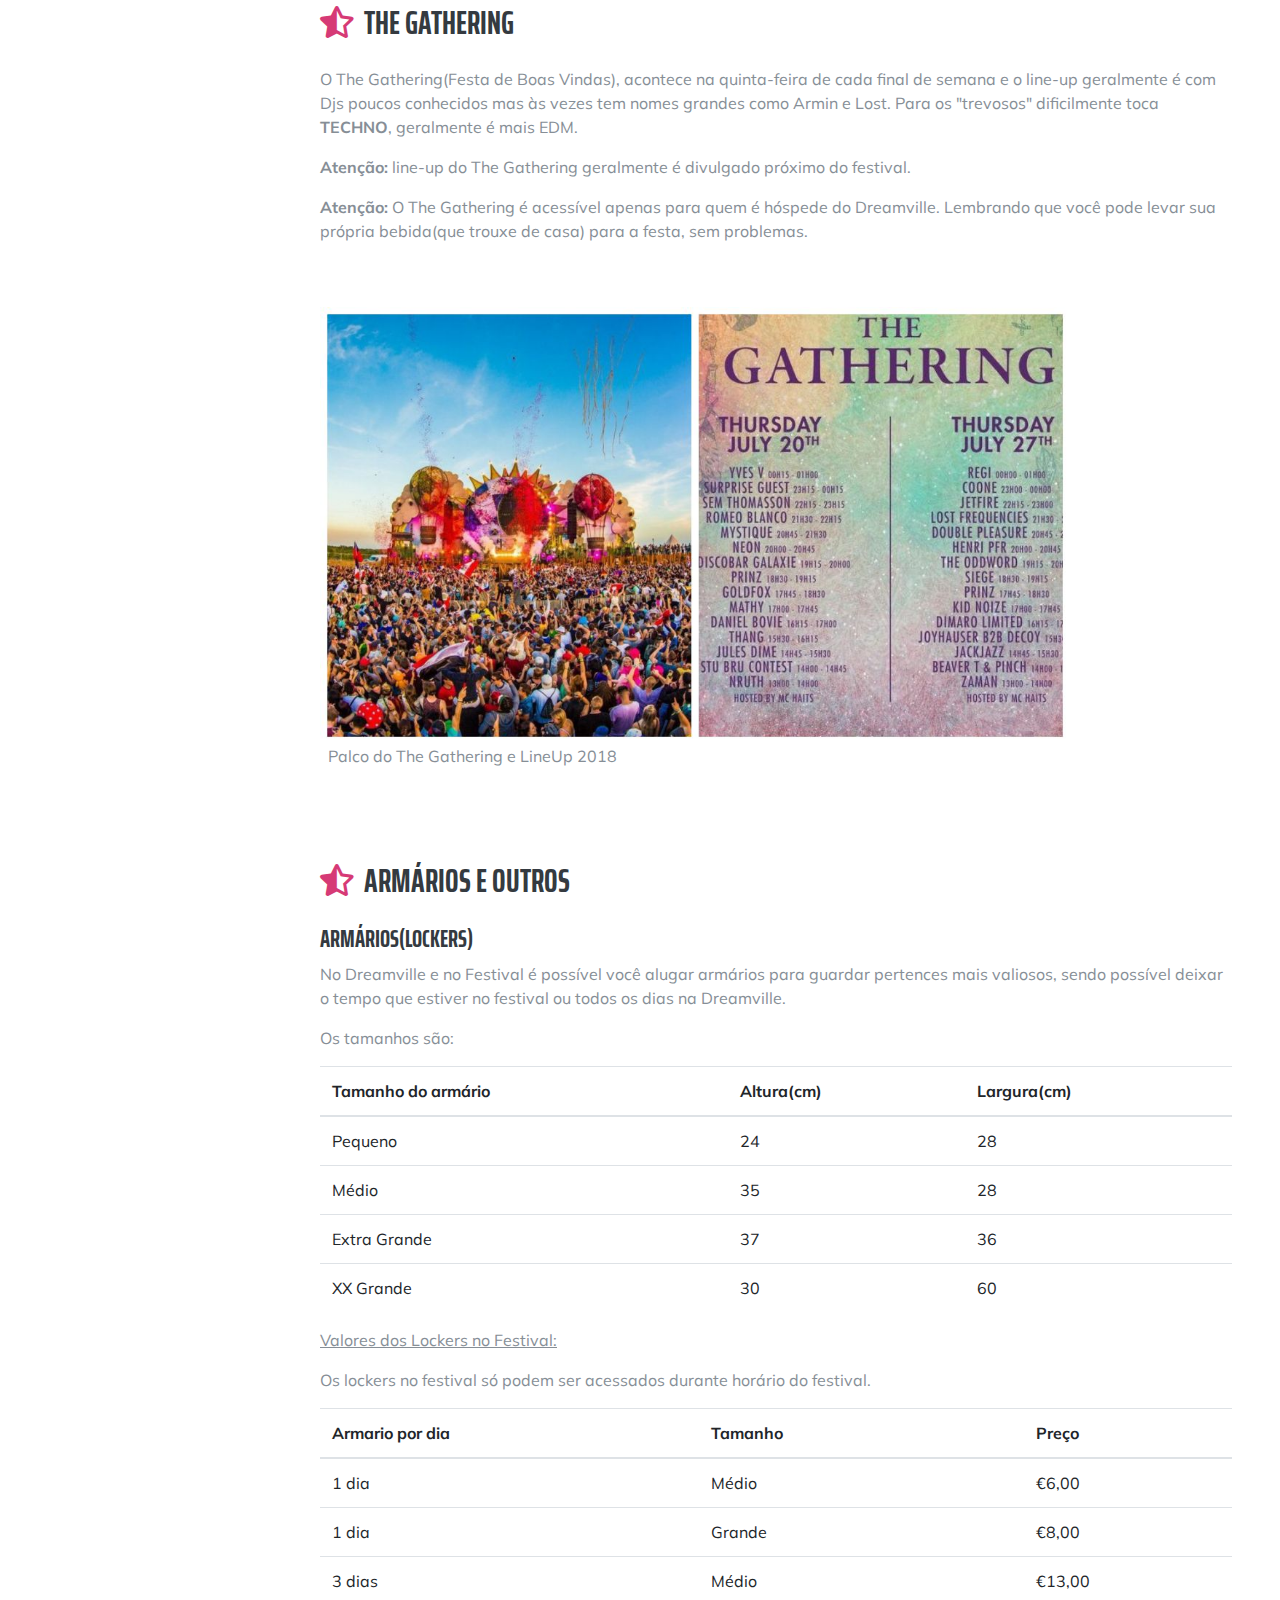
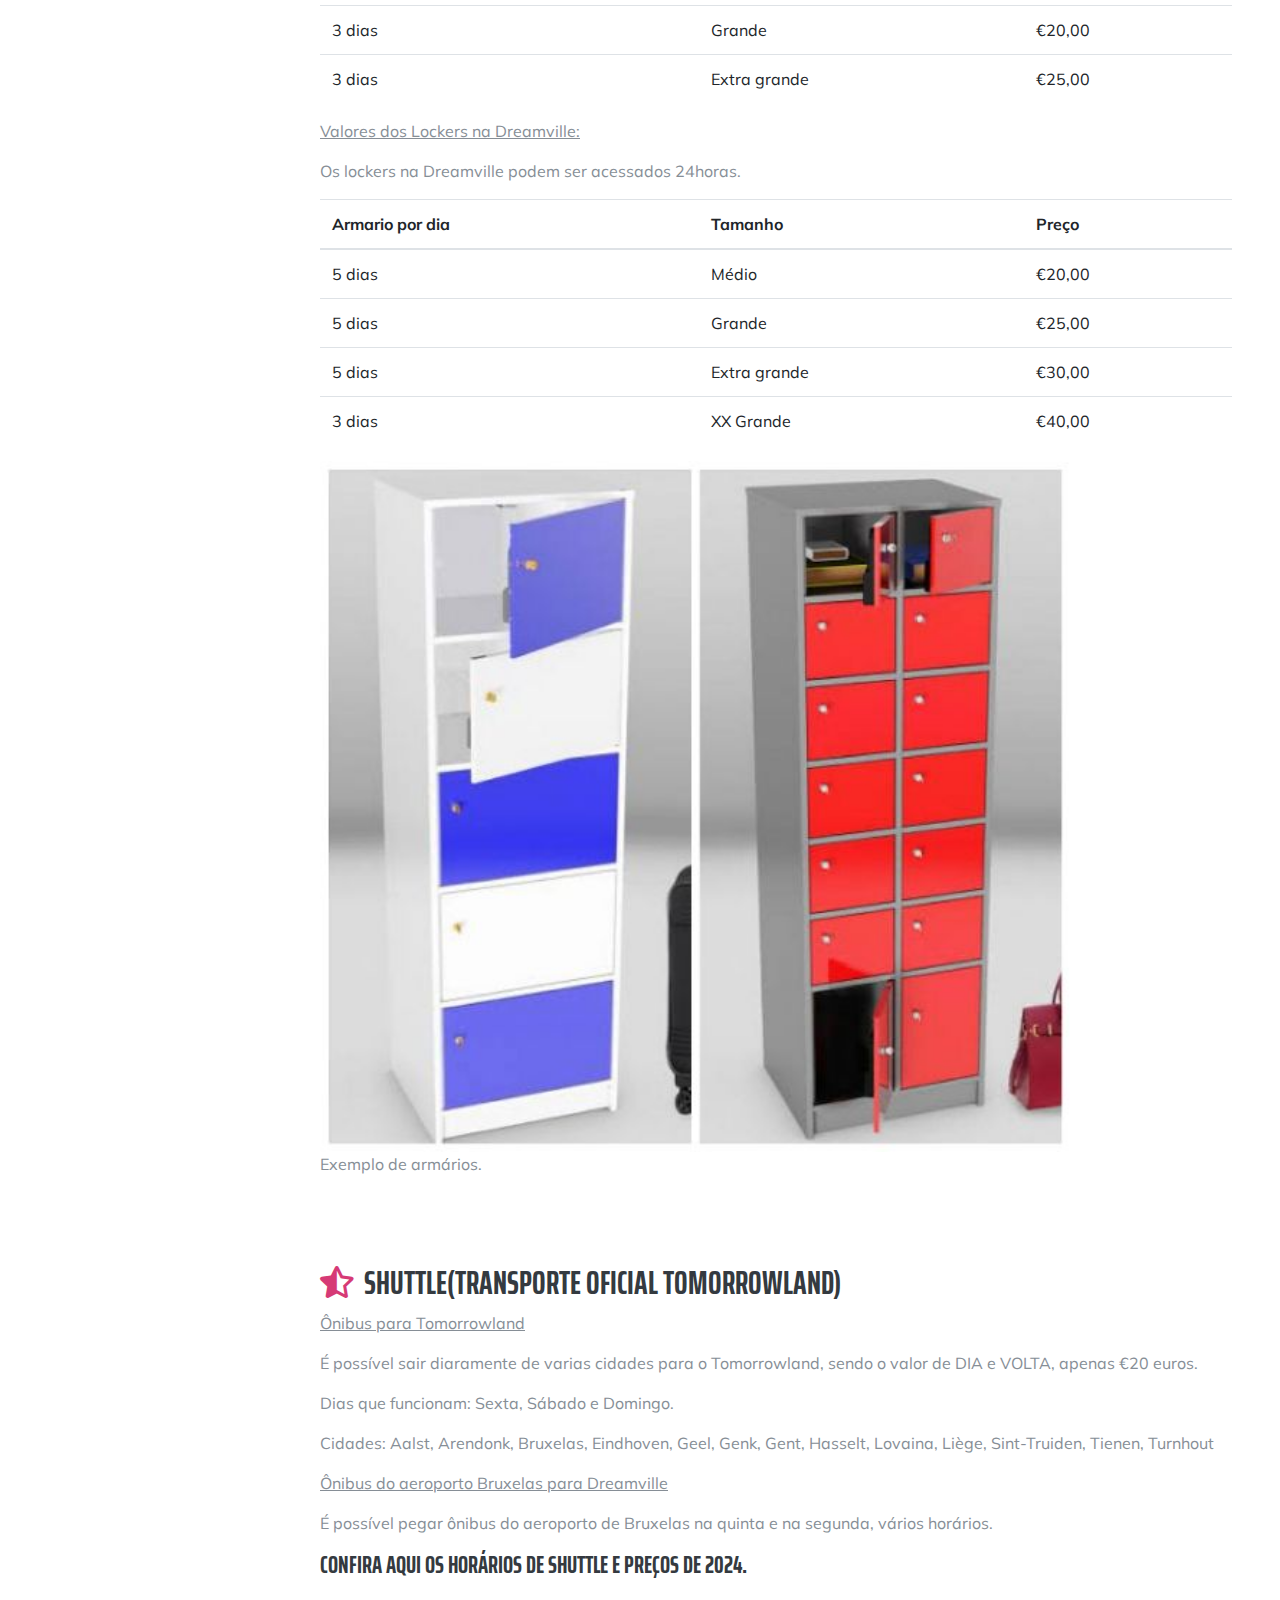
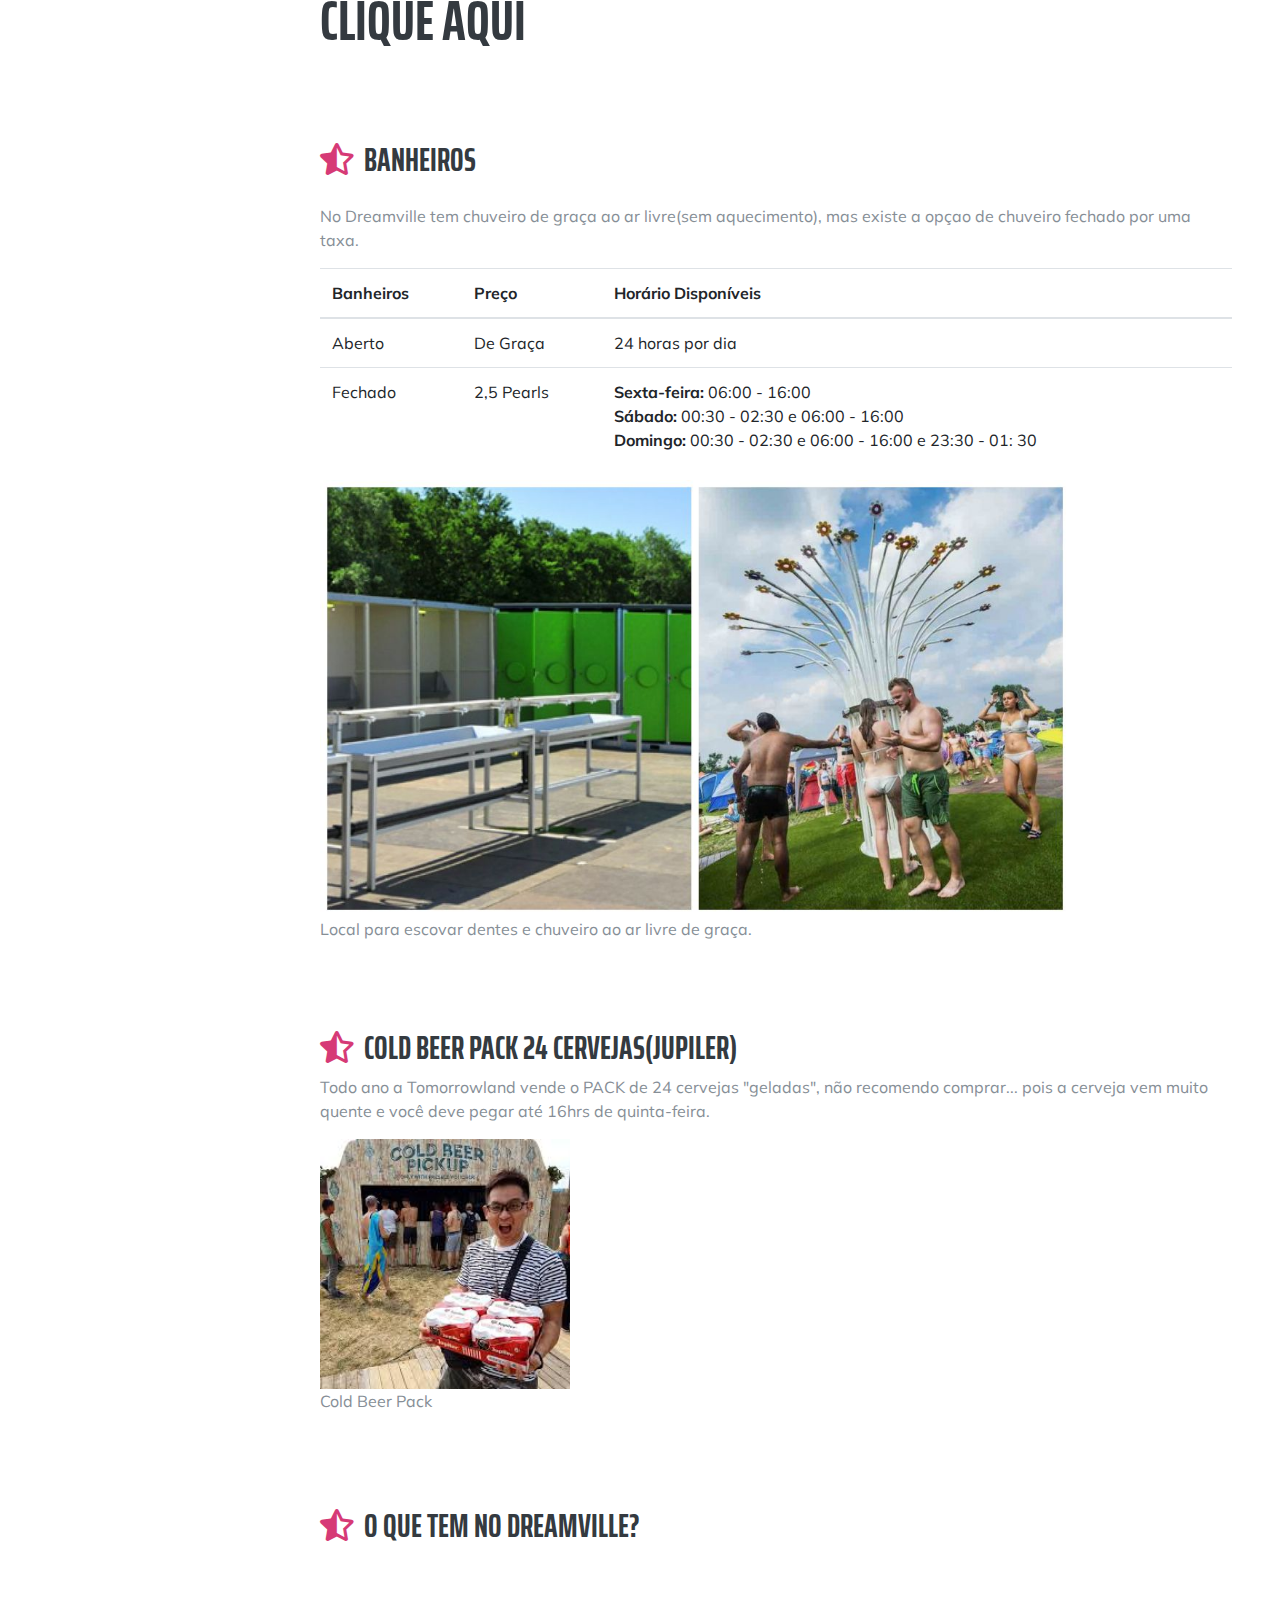
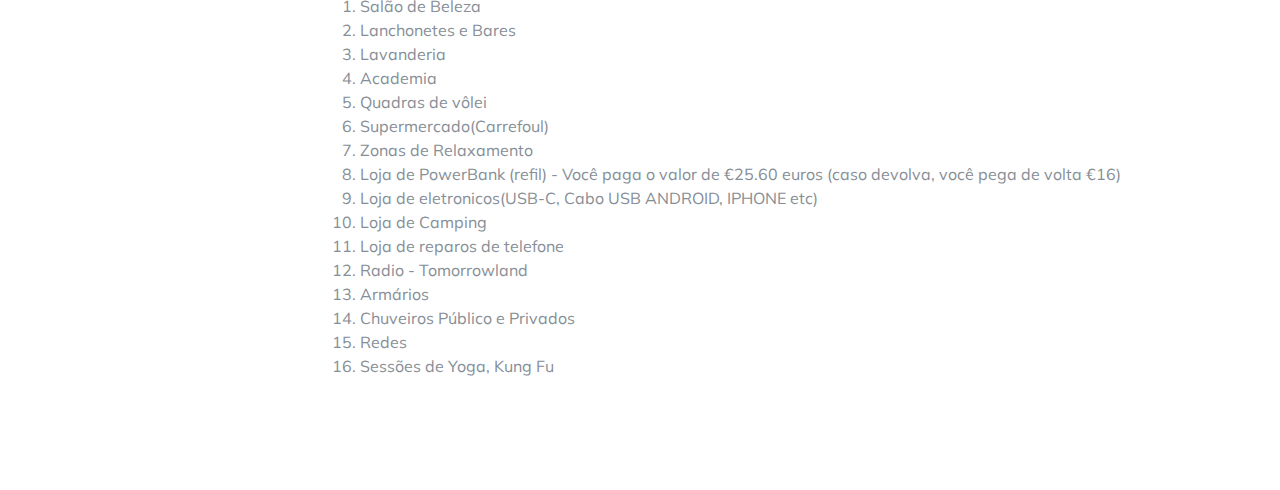
==== commit a9e584f3: "feat: adicao de pdf dos shuttle" ====
--- a/dreamville.html
+++ b/dreamville.html
@@ -109,10 +109,11 @@
         <!-- MENU DE INGRESSO -->
         <div class="btn-display-tomorrow" style="margin-top: 40px;">
           <h3>Ingressos</h3>
-              <a href="#tipos-de-ingresso" class="js-scroll-trigger btn-tomorrow">Tipos de Ingresso</a>
-              <a href="#passoApasso" class="js-scroll-trigger btn-tomorrow">Passo a Passo de Compra</a>
-              <a href="#taxaCase" class="js-scroll-trigger btn-tomorrow">Taxa da Treasure Case + Iof</a>
-              <a href="#personalizacao" class="js-scroll-trigger btn-tomorrow">Personalização de Ingresso</a>
+              <a href="#acomodacoes" class="js-scroll-trigger btn-tomorrow">Acomodações</a>
+              <a href="#thegathering" class="js-scroll-trigger btn-tomorrow">The Gathering</a>
+              <a href="#armarios" class="js-scroll-trigger btn-tomorrow">Armários</a>
+              <a href="#transporte" class="js-scroll-trigger btn-tomorrow">Shuttle / Transporte</a>
+              <a href="#outros" class="js-scroll-trigger btn-tomorrow">Banheiro e outros</a>
         </div>
     </section>
     <hr class="m-0">
@@ -216,7 +217,7 @@
         <!-- RESTAURANTE -->
         <div class="resume-item d-flex flex-column flex-md-row justify-content-between mb-5">
           <div class="resume-content">
-            <h3 class="mb-5 espaco-compra-tomorrow" id="outros" style="margin-bottom: 25px !important;"><i class="fas fa-star-half-alt margin-icon"></i>Armários e outros</h3>
+            <h3 class="mb-5 espaco-compra-tomorrow" id="armarios" style="margin-bottom: 25px !important;"><i class="fas fa-star-half-alt margin-icon"></i>Armários e outros</h3>
             <h4>Armários(Lockers)</h4>
             <p>No Dreamville e no Festival é possível você alugar armários para guardar pertences mais valiosos, sendo possível deixar o tempo que estiver no festival ou todos os dias na Dreamville.</p>
             <p>Os tamanhos são:</p>
@@ -326,29 +327,22 @@
             <img class="img-thegathering" src="img/dreamville/armario.jpg" alt="armarios no tomorrowland">
               <p>Exemplo de armários.</p>
             <br><br><br>
-            <h4>Shuttle(Transporte Oficial Tomorrowland)</h4>
+            <h3 id="transporte"><i class="fas fa-star-half-alt margin-icon"></i>Shuttle(Transporte Oficial Tomorrowland)</h3>
             <p><u>Ônibus para Tomorrowland</u></p>  
             <p>É possível sair diaramente de varias cidades para o Tomorrowland, sendo o valor de DIA e VOLTA, apenas €20 euros.</p>
             <p>Dias que funcionam: Sexta, Sábado e Domingo.</p>
             <p>Cidades: Aalst, Arendonk, Bruxelas, Eindhoven, Geel, Genk, Gent, Hasselt, Lovaina, Liège, Sint-Truiden, Tienen, Turnhout</p>
             <p><u>Ônibus do aeroporto Bruxelas para Dreamville</u></p>  
             <p>É possível pegar ônibus do aeroporto de Bruxelas na quinta e na segunda, vários horários.</p>
-            <p>Valor de dia €19,00</p>
-            <p>Valor de ida/volta €38,00</p>
-            
-            <br><br><br>
-            <h4>COLD BEER PACK 24 CERVEJAS(JUPILER)</h4>
-            <p>Todo ano a Tomorrowland vende o PACK de 24 cervejas "geladas", não recomendo comprar... pois a cerveja vem muito quente e você deve pegar até 16hrs de quinta-feira.</p>
-            <img style="width: 250px;" src="img/dreamville/coldbeer.jpg" alt="ColdBeer Tomorrowland">
-            <p>Cold Beer Pack </p>
-
+            <h4>Confira aqui os horários de Shuttle e preços de 2024.</h4>
+            <a href="./viewPdf/shuttleTMLBE.html"><h2>Clique aqui</h2></a>
           </div>
         </div>
 
            <!-- BANHEIROS -->
            <div class="resume-item d-flex flex-column flex-md-row justify-content-between mb-5">
             <div class="resume-content">
-              <h3 class="mb-5 espaco-compra-tomorrow" id="banheiros" style="margin-bottom: 25px !important;"><i class="fas fa-star-half-alt margin-icon"></i>BANHEIROS</h3>
+              <h3 class="mb-5 espaco-compra-tomorrow" id="outros" style="margin-bottom: 25px !important;"><i class="fas fa-star-half-alt margin-icon"></i>BANHEIROS</h3>
               <p>No Dreamville tem chuveiro de graça ao ar livre(sem aquecimento), mas existe a opçao de chuveiro fechado por uma taxa.</p>
               <table class="table">
                 <thead>
@@ -373,6 +367,13 @@
               </table>
               <img class="img-thegathering" src="img/banheirotml.JPG" alt="banheiros no tomorrowland">
               <p>Local para escovar dentes e chuveiro ao ar livre de graça.</p>
+
+              <br><br><br>
+              <h3><i class="fas fa-star-half-alt margin-icon"></i>COLD BEER PACK 24 CERVEJAS(JUPILER)</h3>
+            <p>Todo ano a Tomorrowland vende o PACK de 24 cervejas "geladas", não recomendo comprar... pois a cerveja vem muito quente e você deve pegar até 16hrs de quinta-feira.</p>
+            <img style="width: 250px;" src="img/dreamville/coldbeer.jpg" alt="ColdBeer Tomorrowland">
+            <p>Cold Beer Pack </p>
+
             </div>
           </div>
 
--- a/css/style.css
+++ b/css/style.css
@@ -114,3 +114,13 @@
   font-weight: bold;
   color: #9ba515 !important;
 }
+
+.container-pdf {
+  width: 100%;
+  max-width: 850px;
+  margin: 0 auto;
+
+  /* border: 3px solid #d4c7c7; */
+
+  box-shadow: 4px 1px 4px 5px #d4c7c7;
+}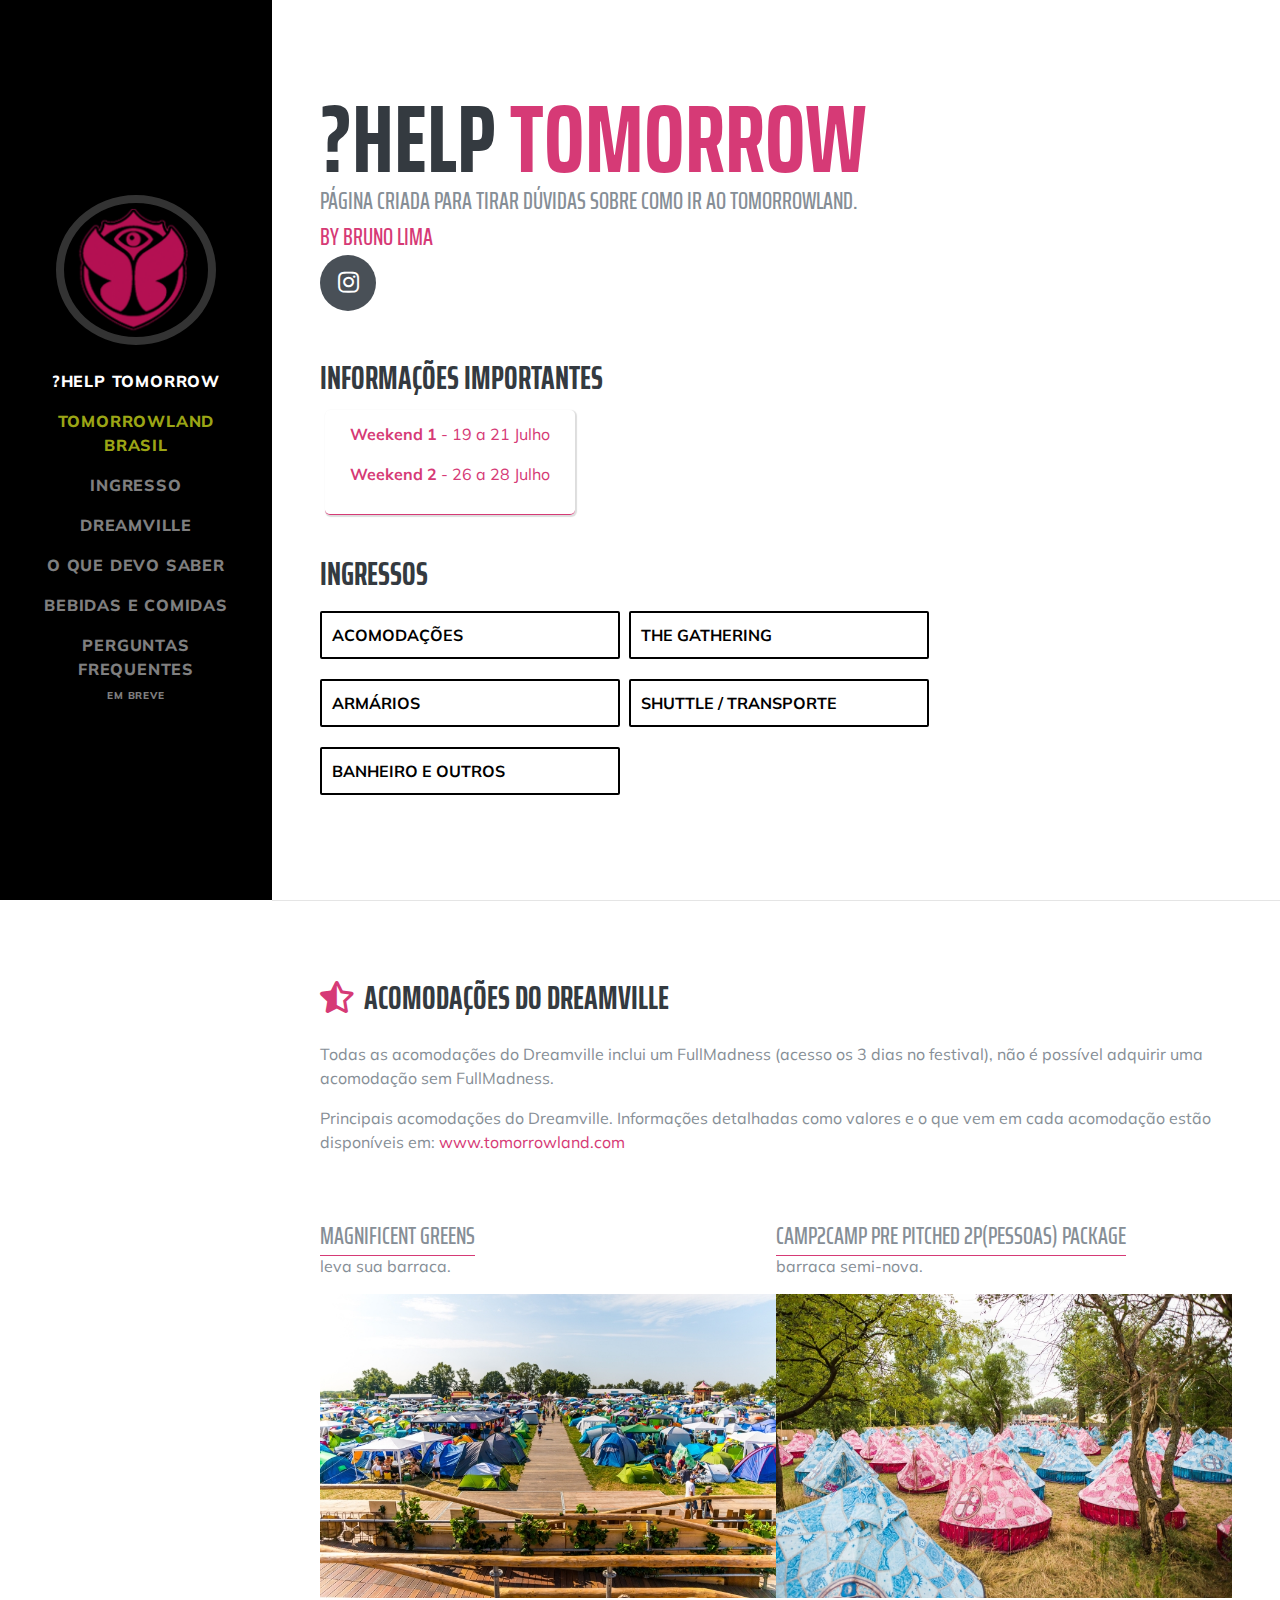
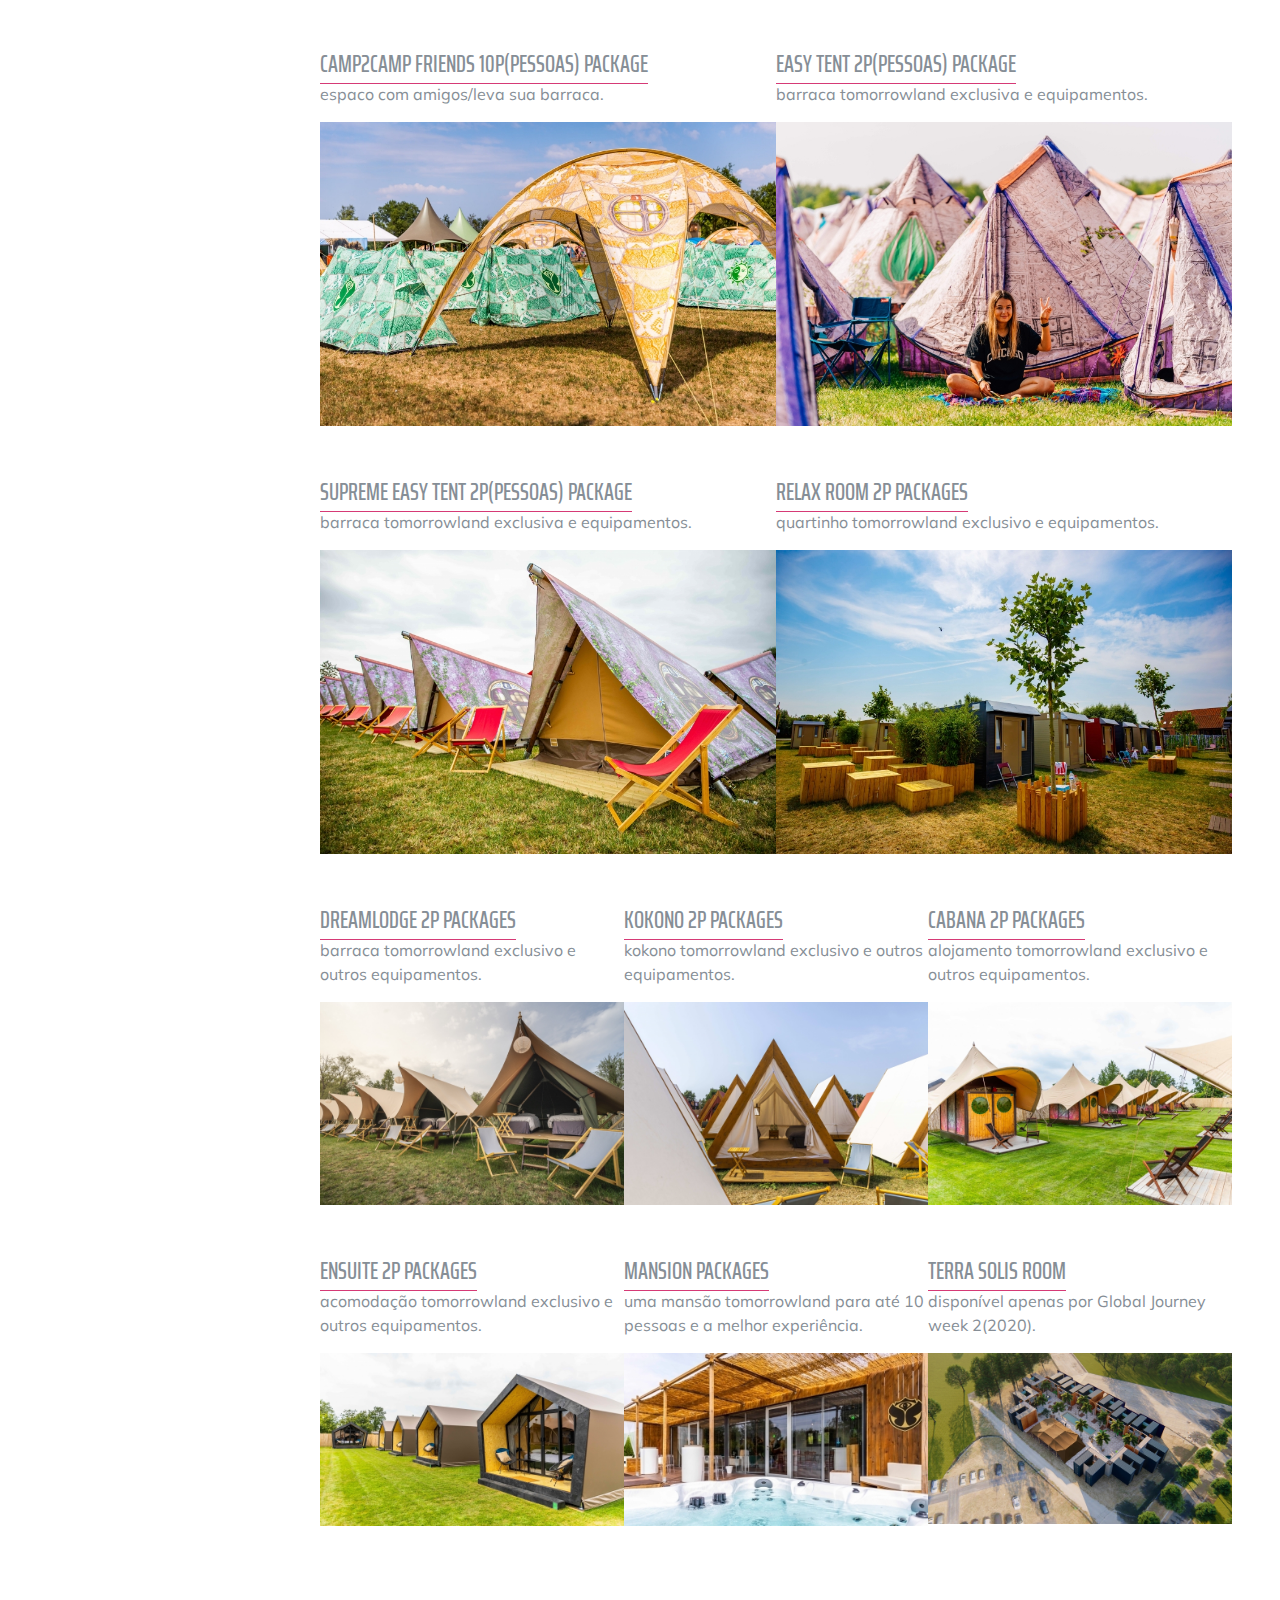
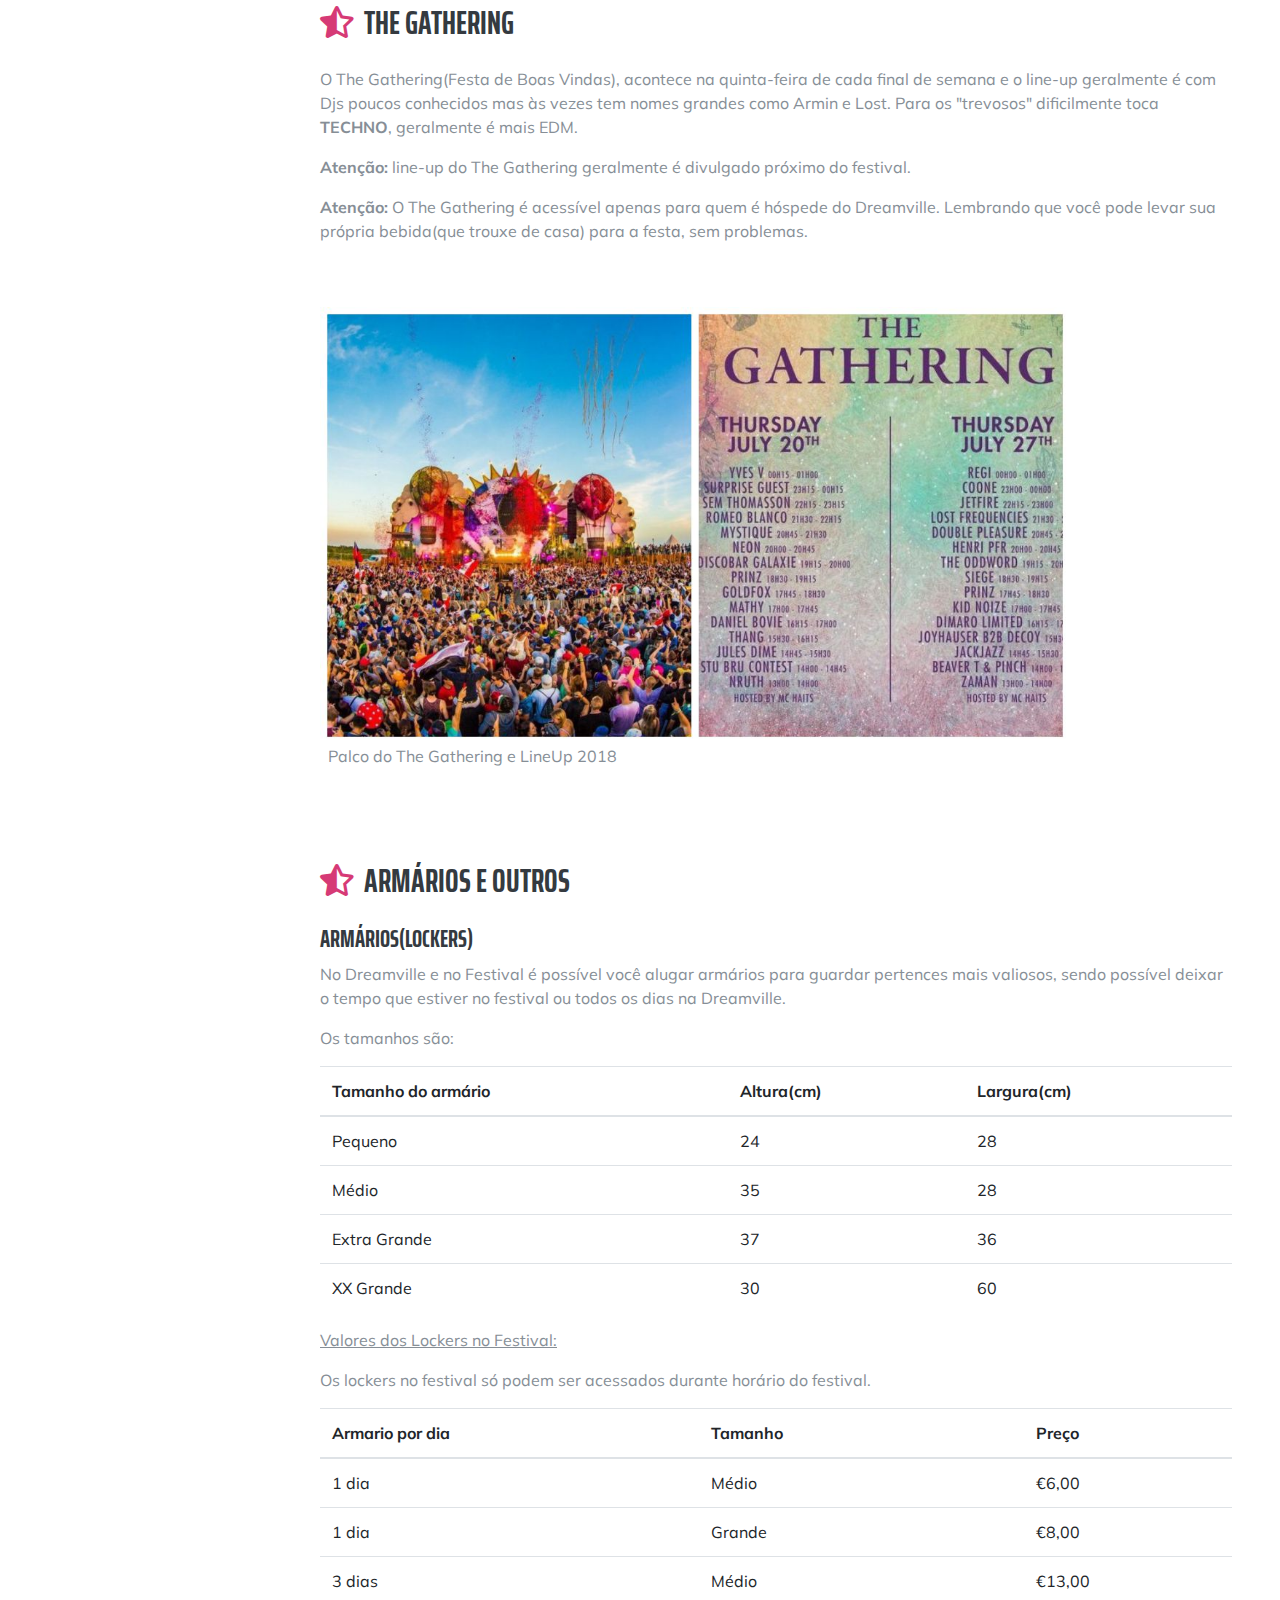
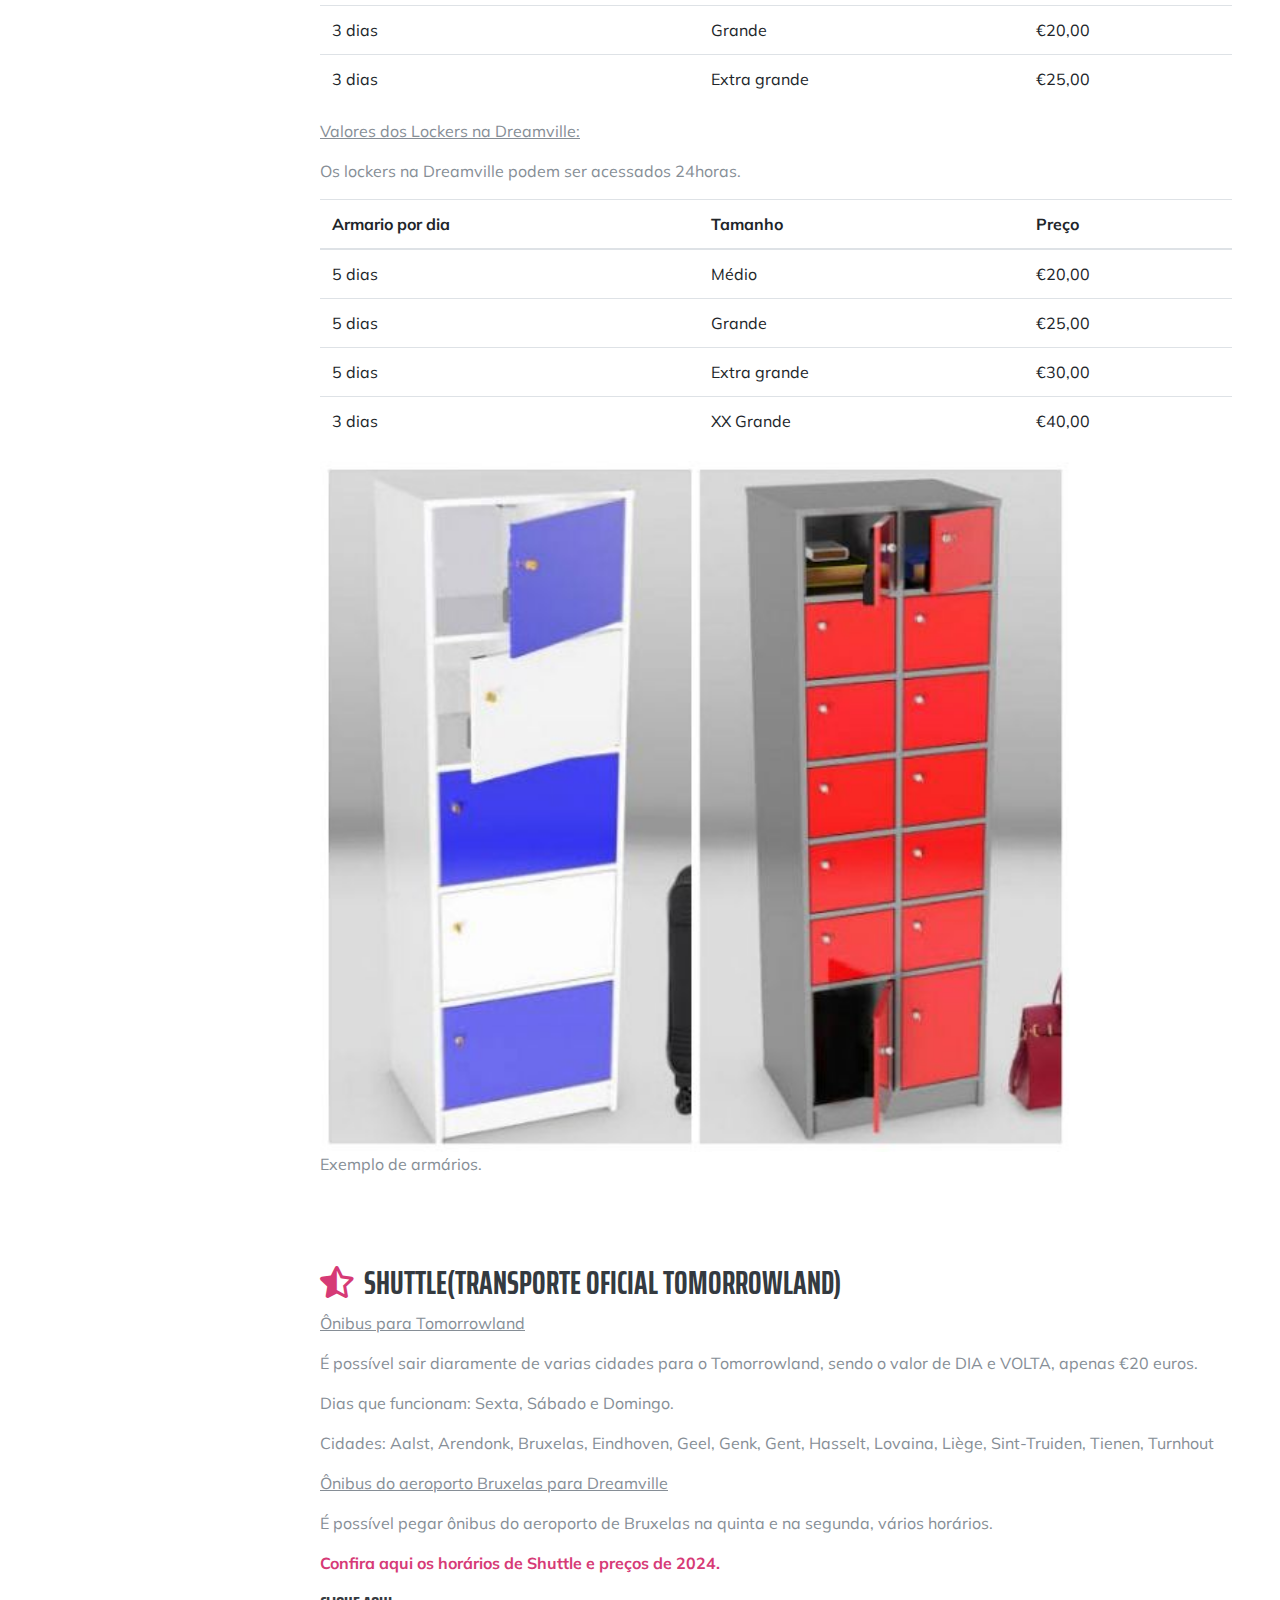
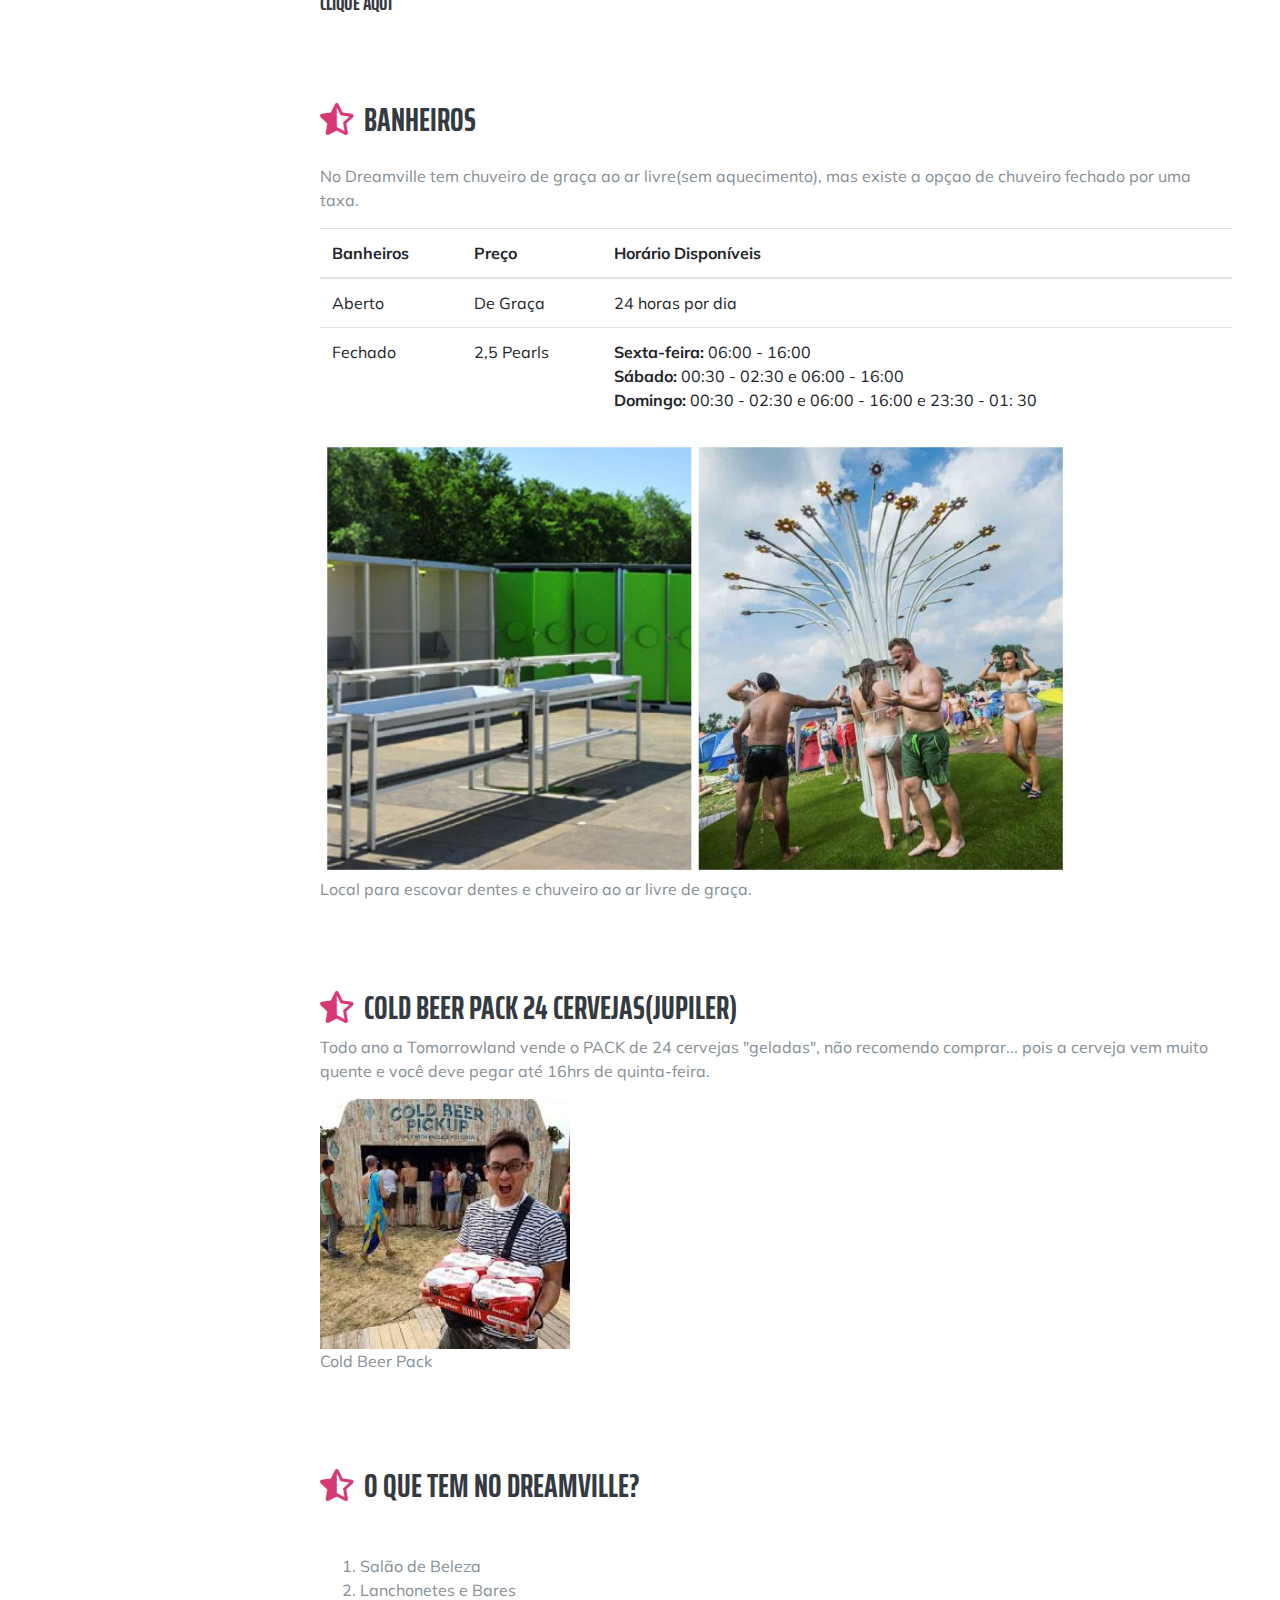
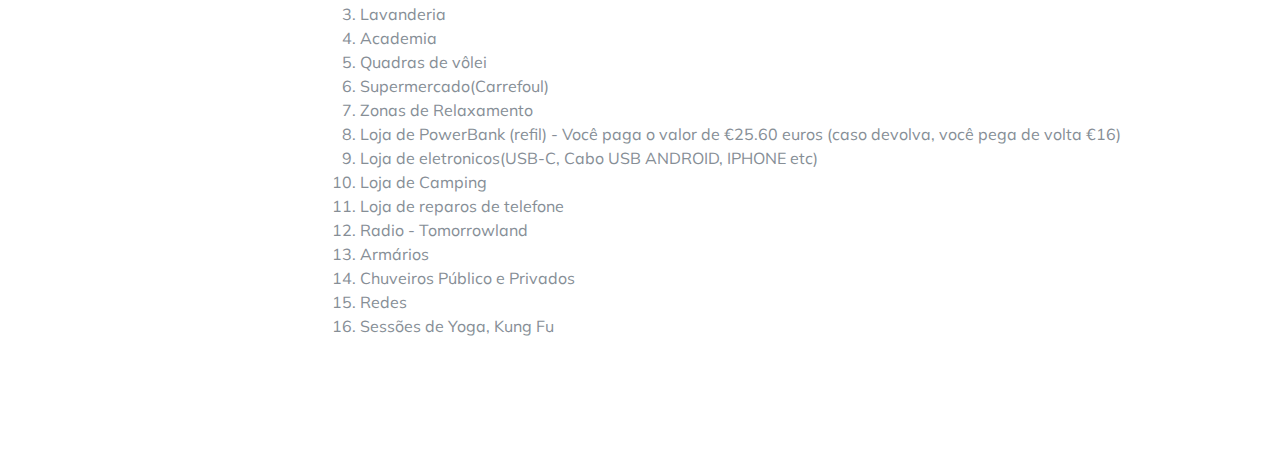
==== commit 17374886: "fix: estilizando link" ====
--- a/dreamville.html
+++ b/dreamville.html
@@ -334,8 +334,8 @@
             <p>Cidades: Aalst, Arendonk, Bruxelas, Eindhoven, Geel, Genk, Gent, Hasselt, Lovaina, Liège, Sint-Truiden, Tienen, Turnhout</p>
             <p><u>Ônibus do aeroporto Bruxelas para Dreamville</u></p>  
             <p>É possível pegar ônibus do aeroporto de Bruxelas na quinta e na segunda, vários horários.</p>
-            <h4>Confira aqui os horários de Shuttle e preços de 2024.</h4>
-            <a href="./viewPdf/shuttleTMLBE.html"><h2>Clique aqui</h2></a>
+            <p style="color: #d63a76; font-weight: bold">Confira aqui os horários de Shuttle e preços de 2024.</p>
+            <a href="./viewPdf/shuttleTMLBE.html"><h5>Clique aqui</h5></a>
           </div>
         </div>
 
